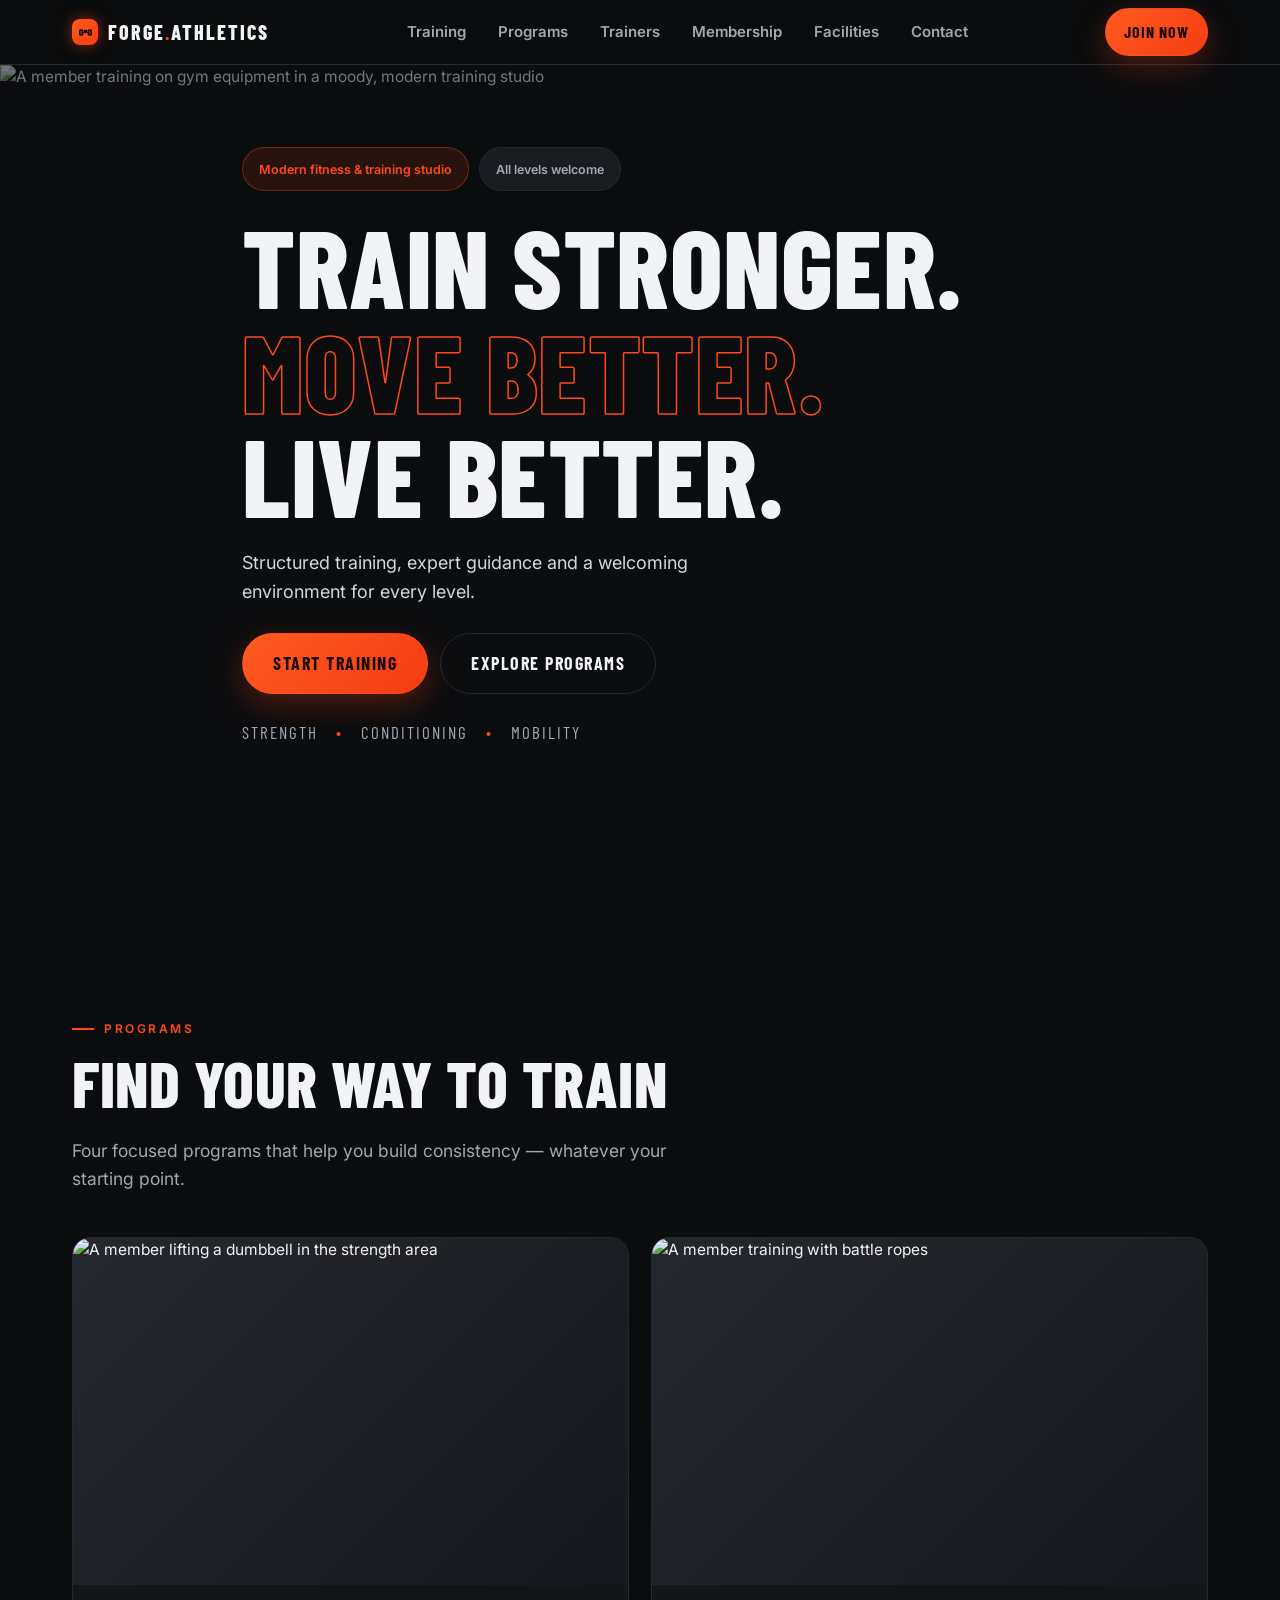
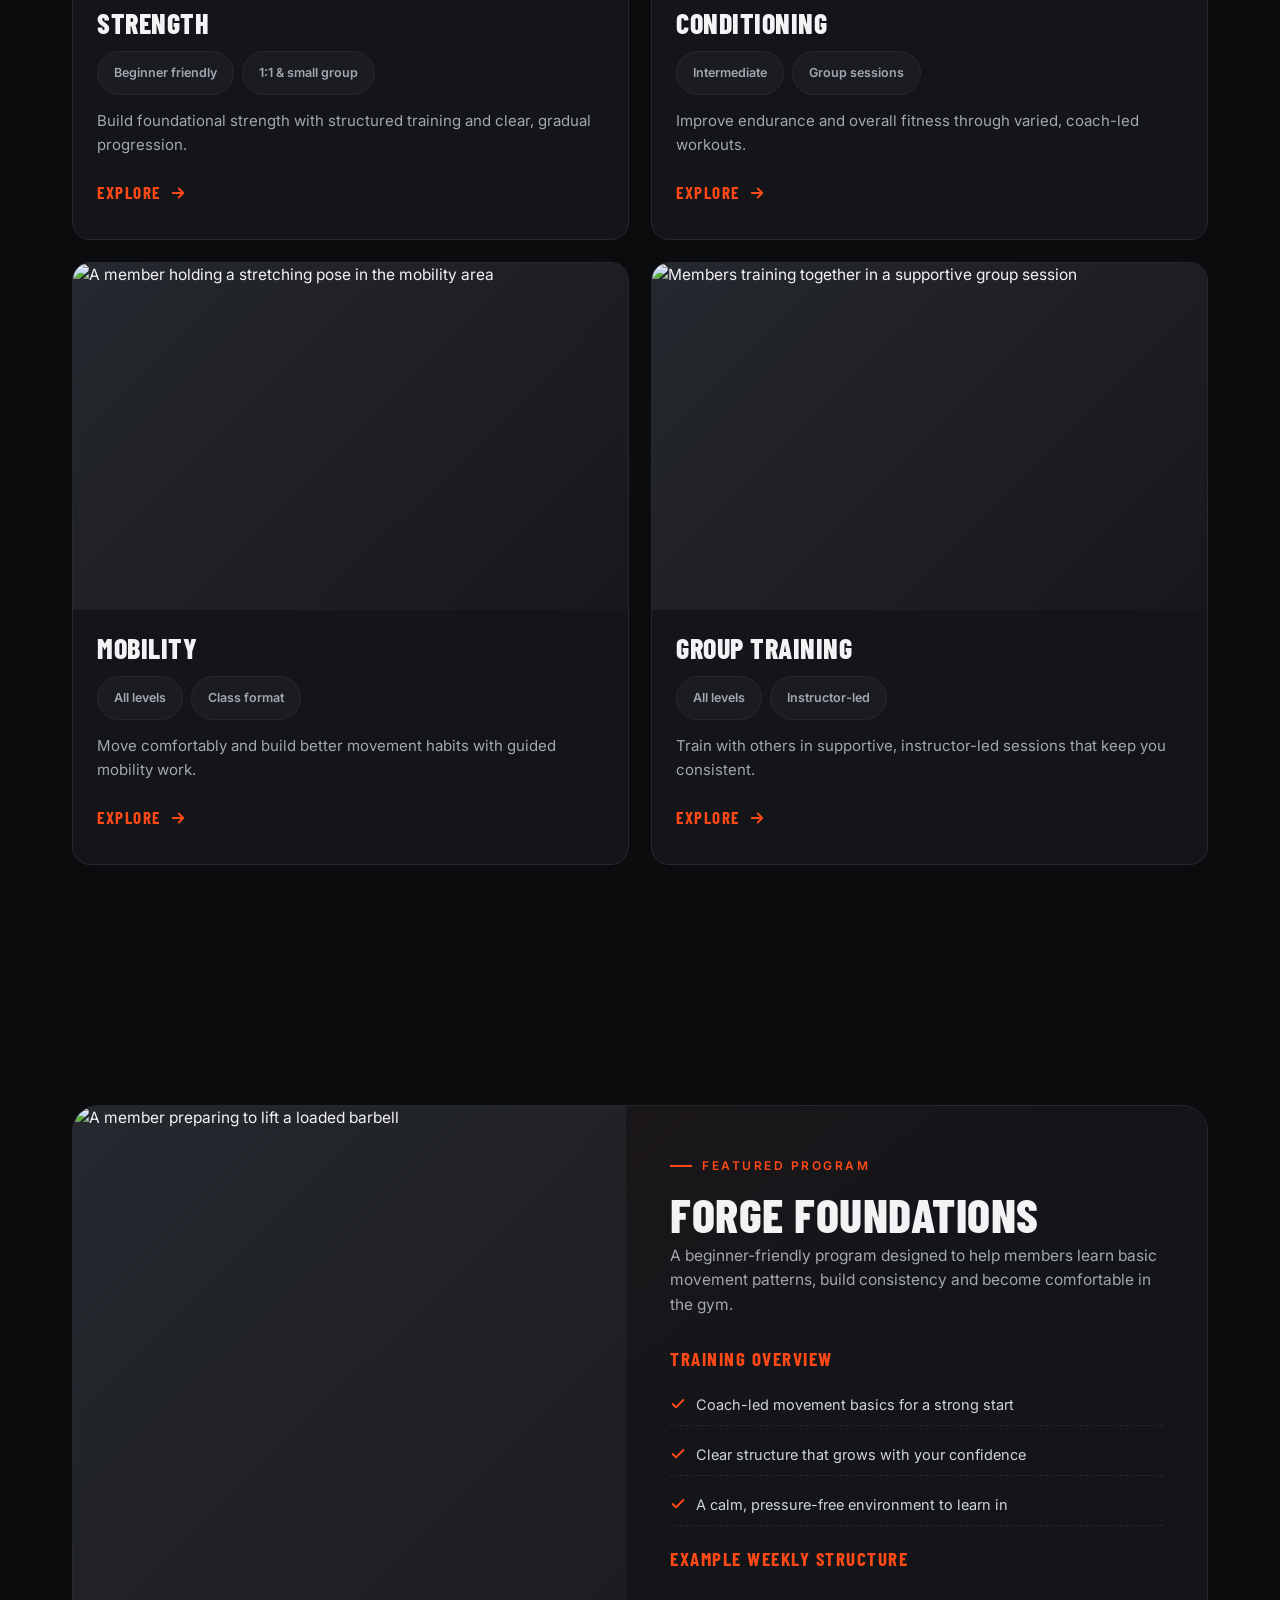
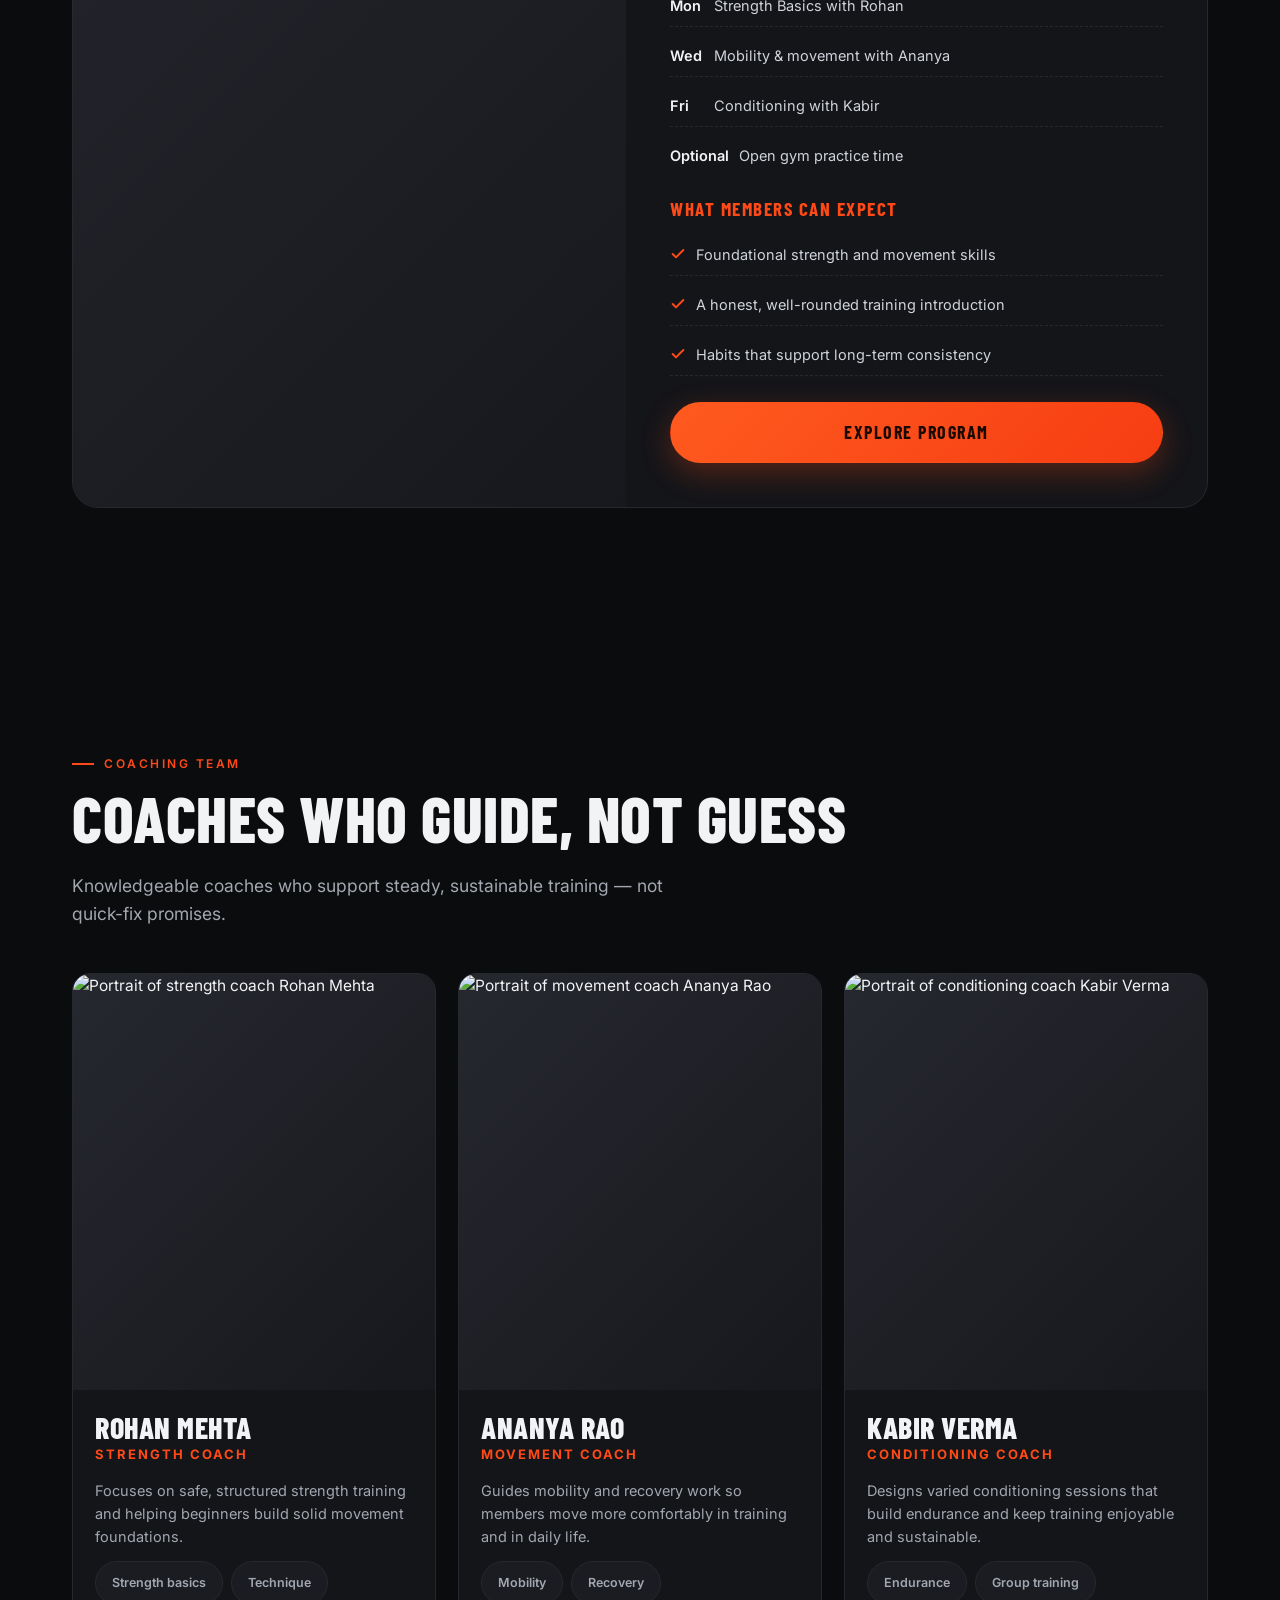
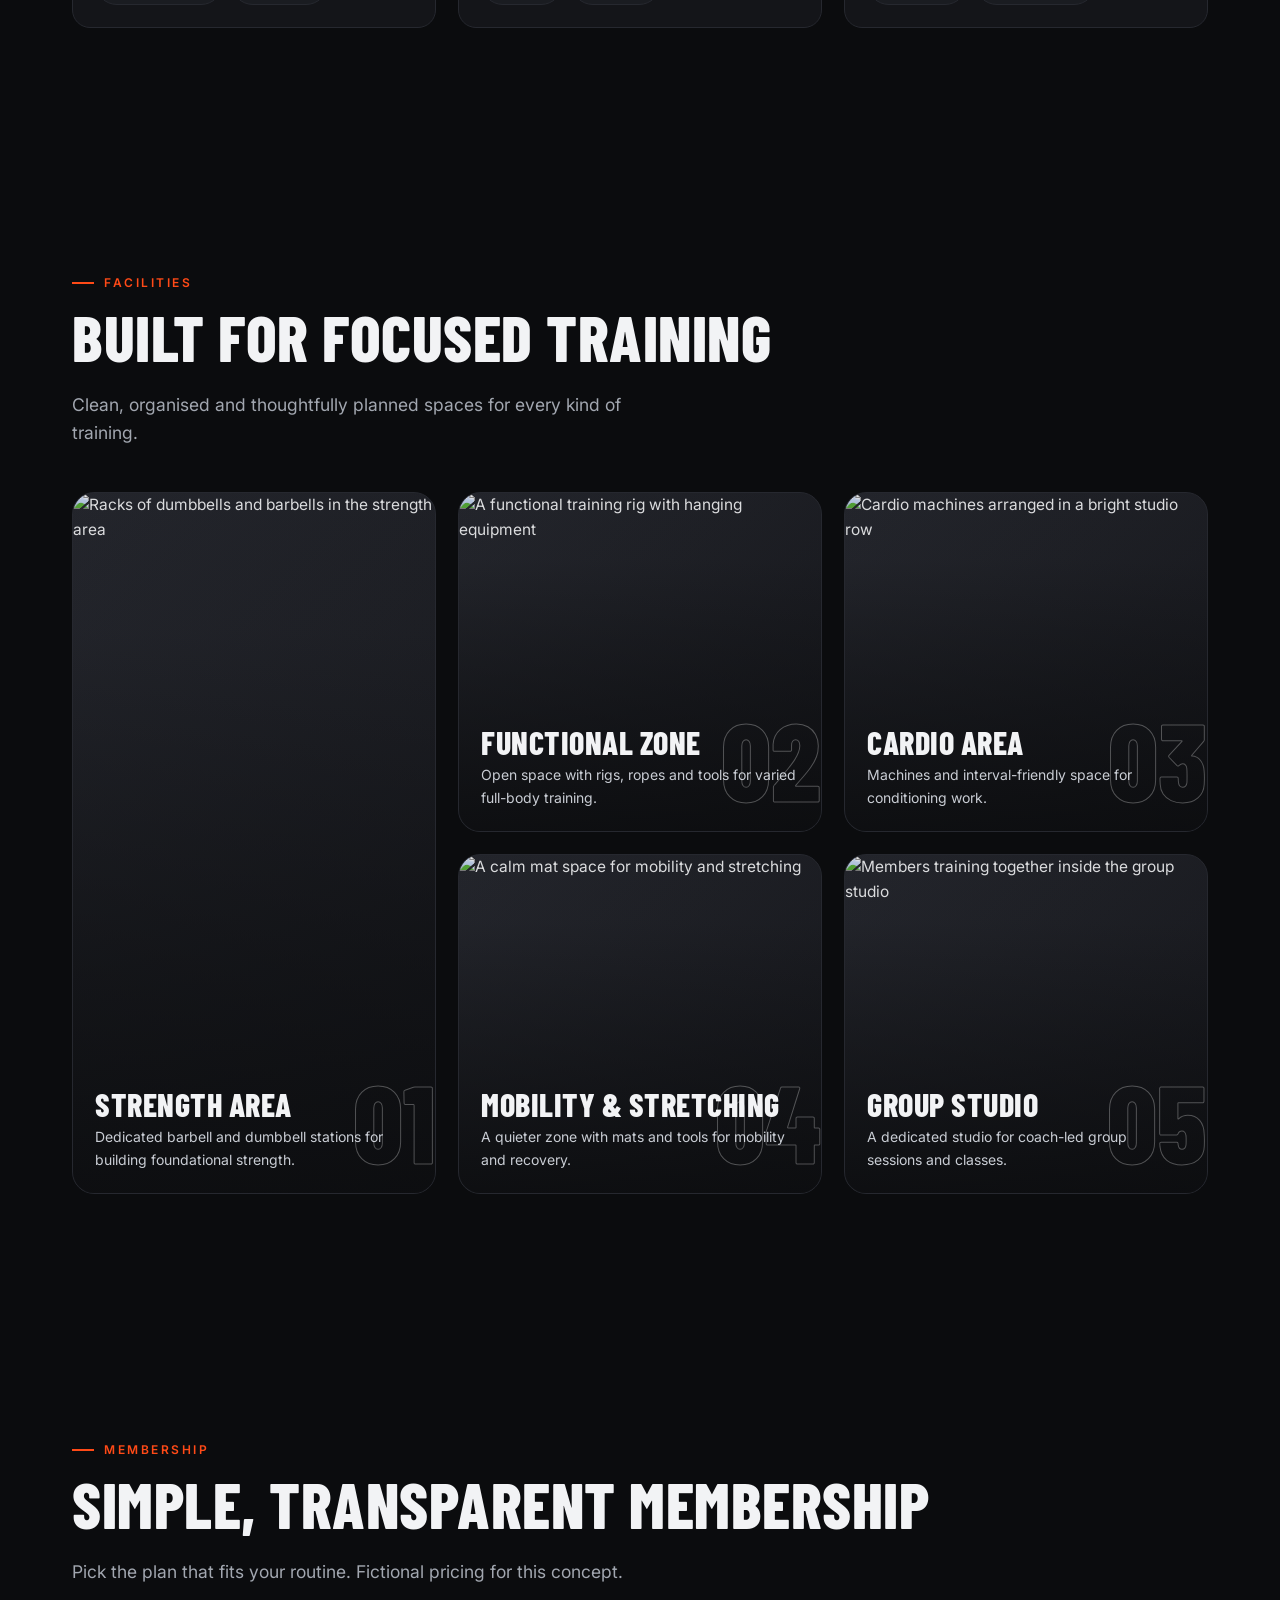
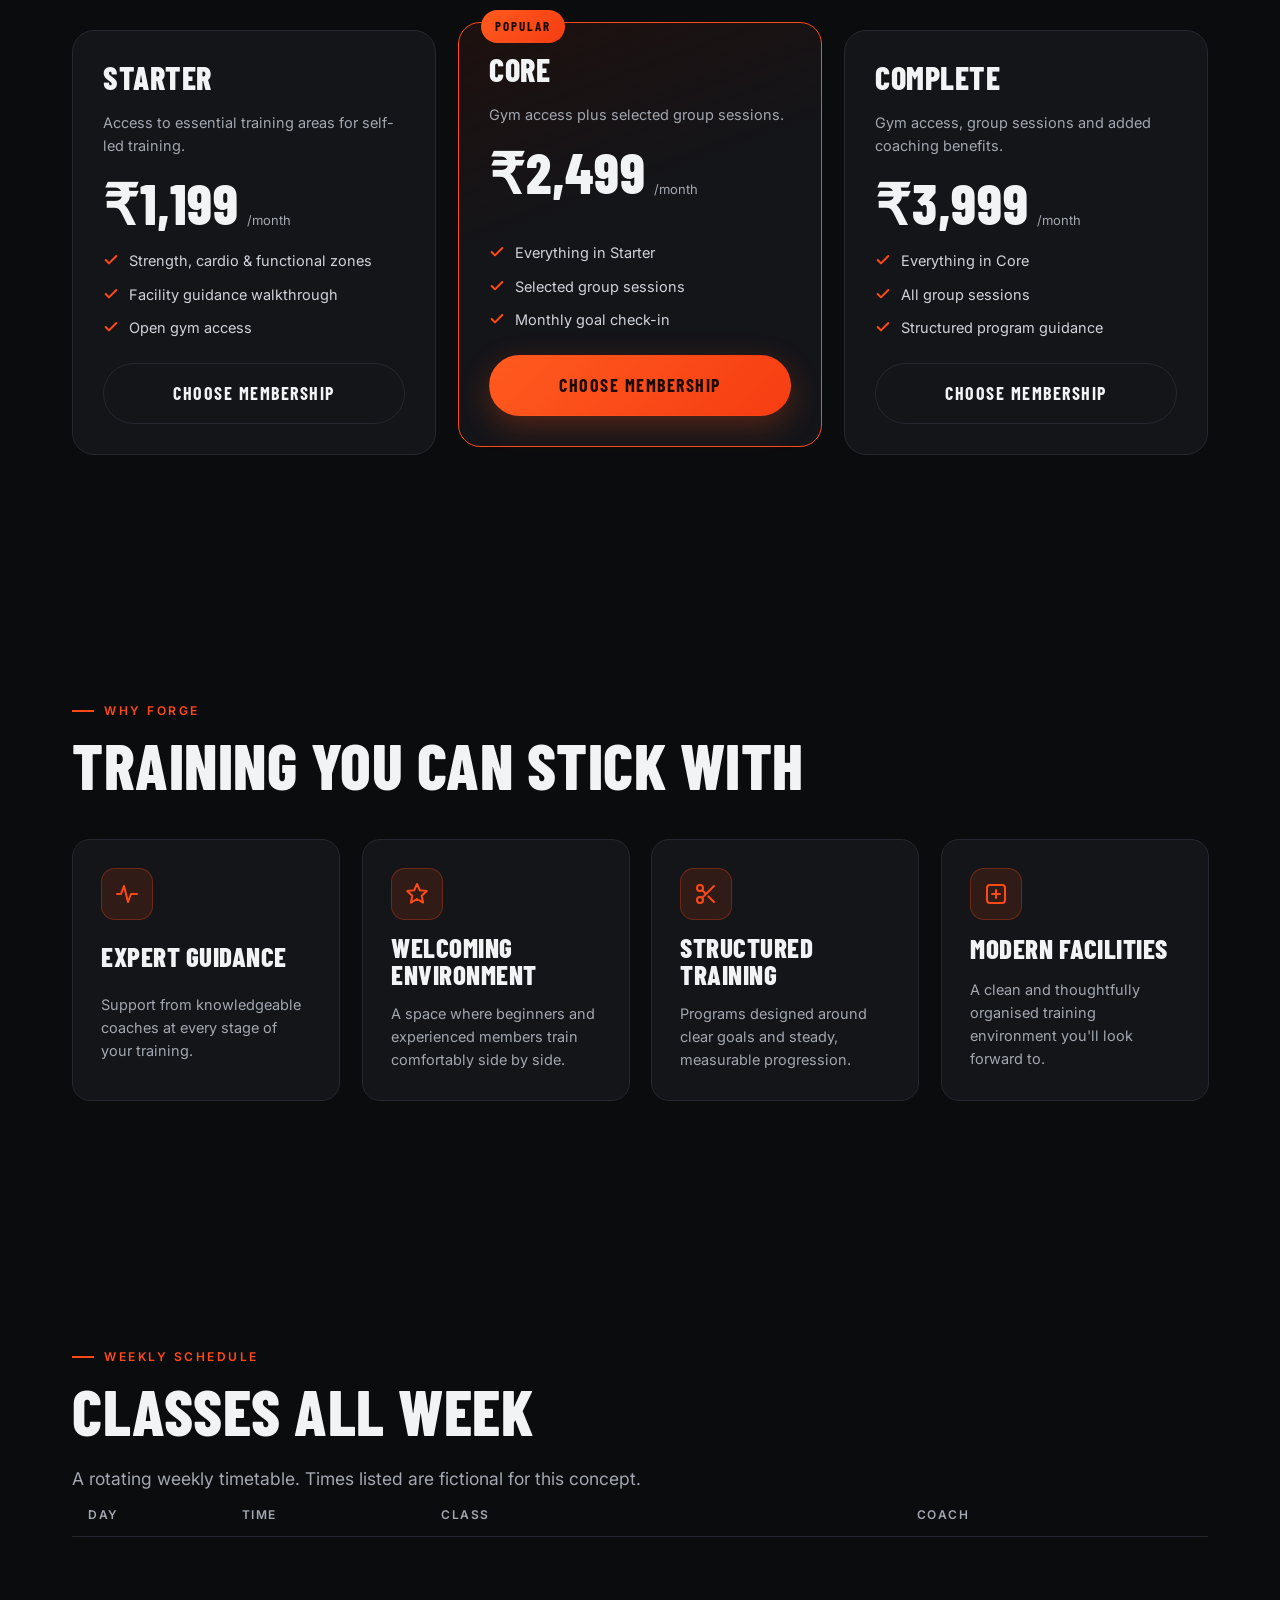
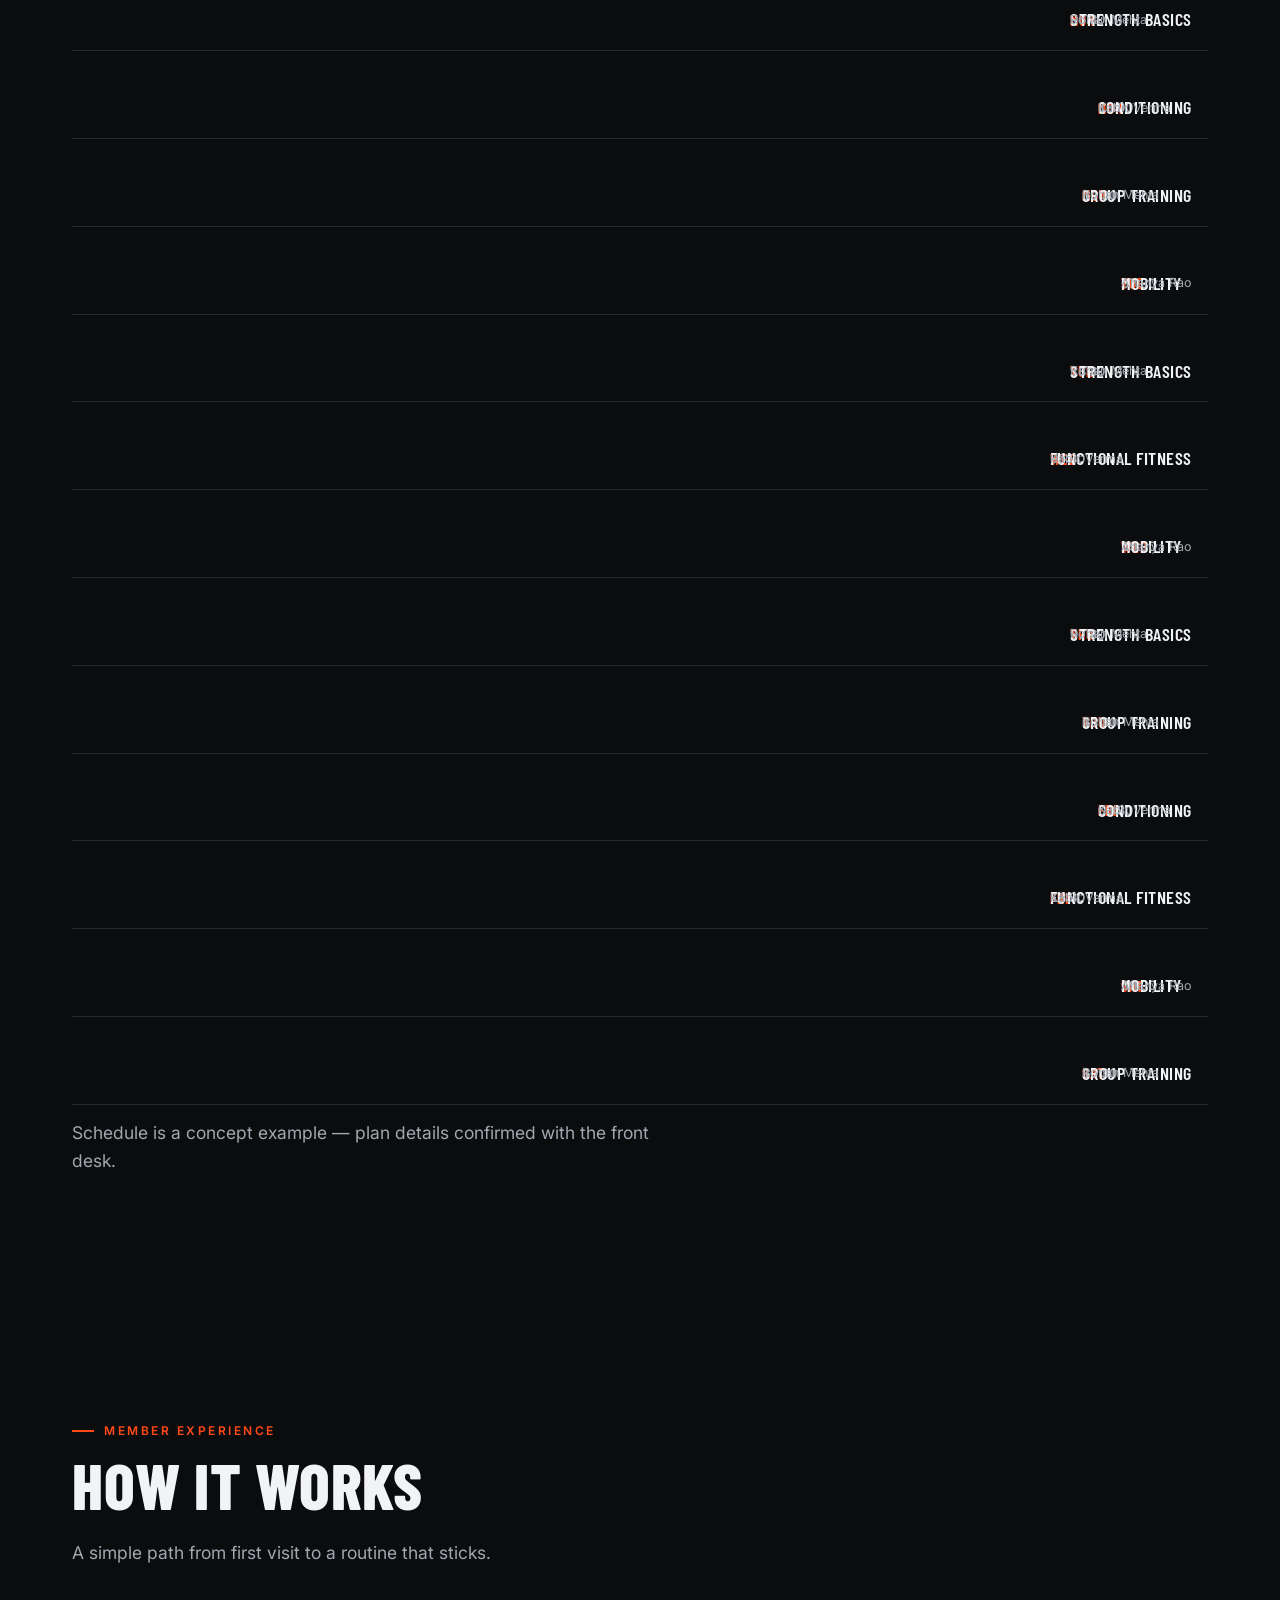
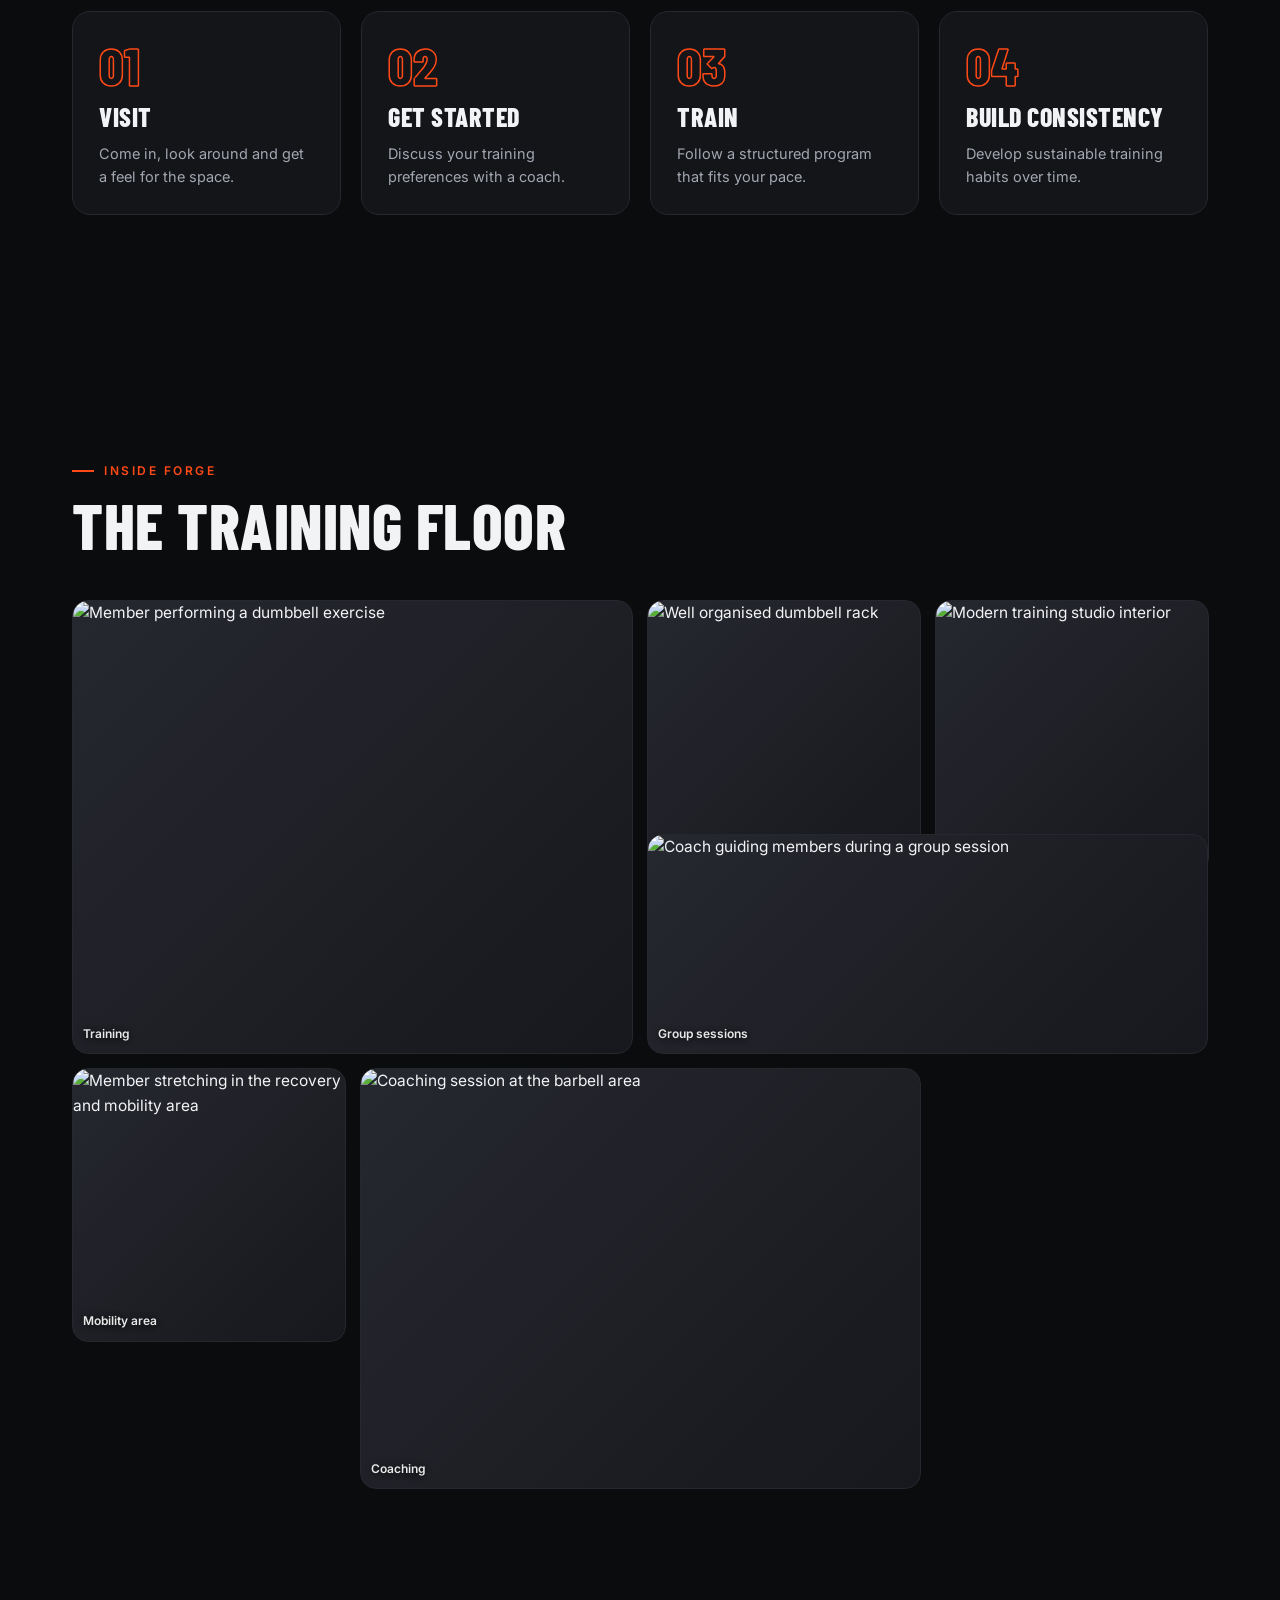
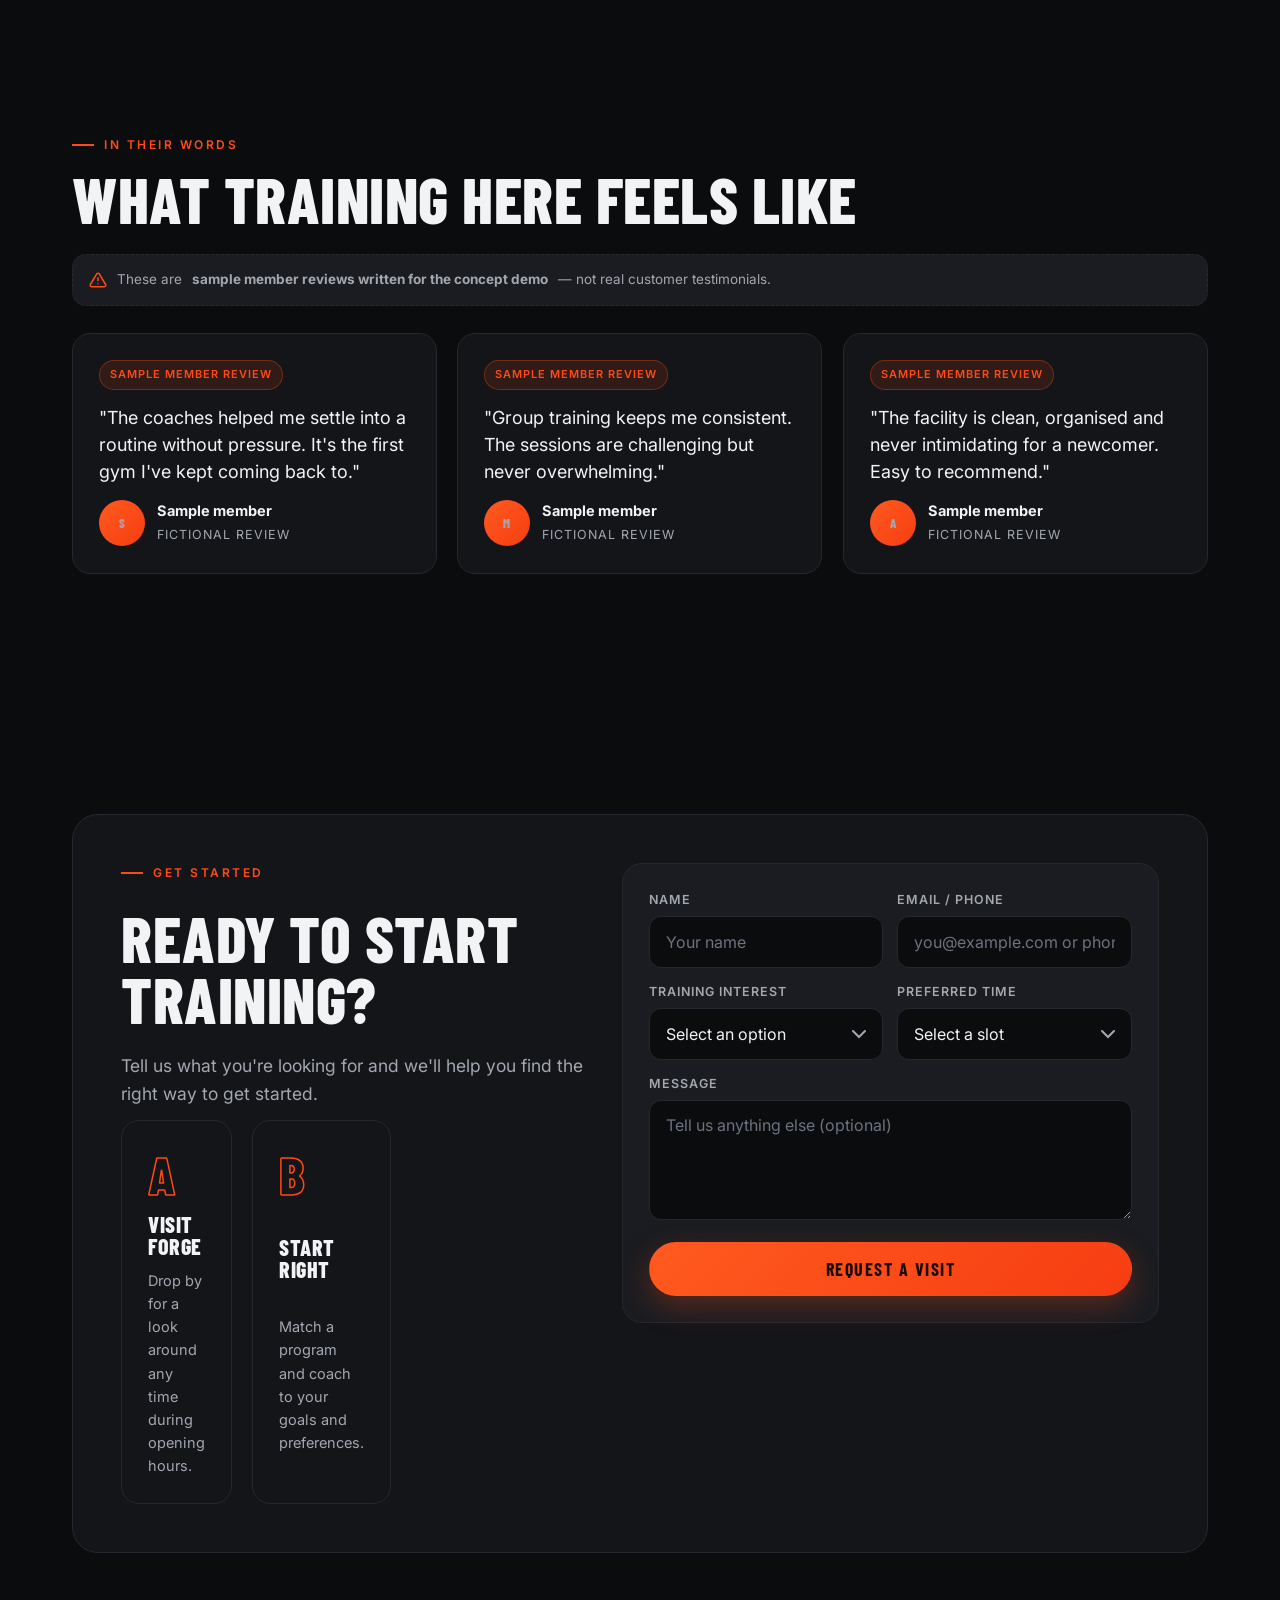
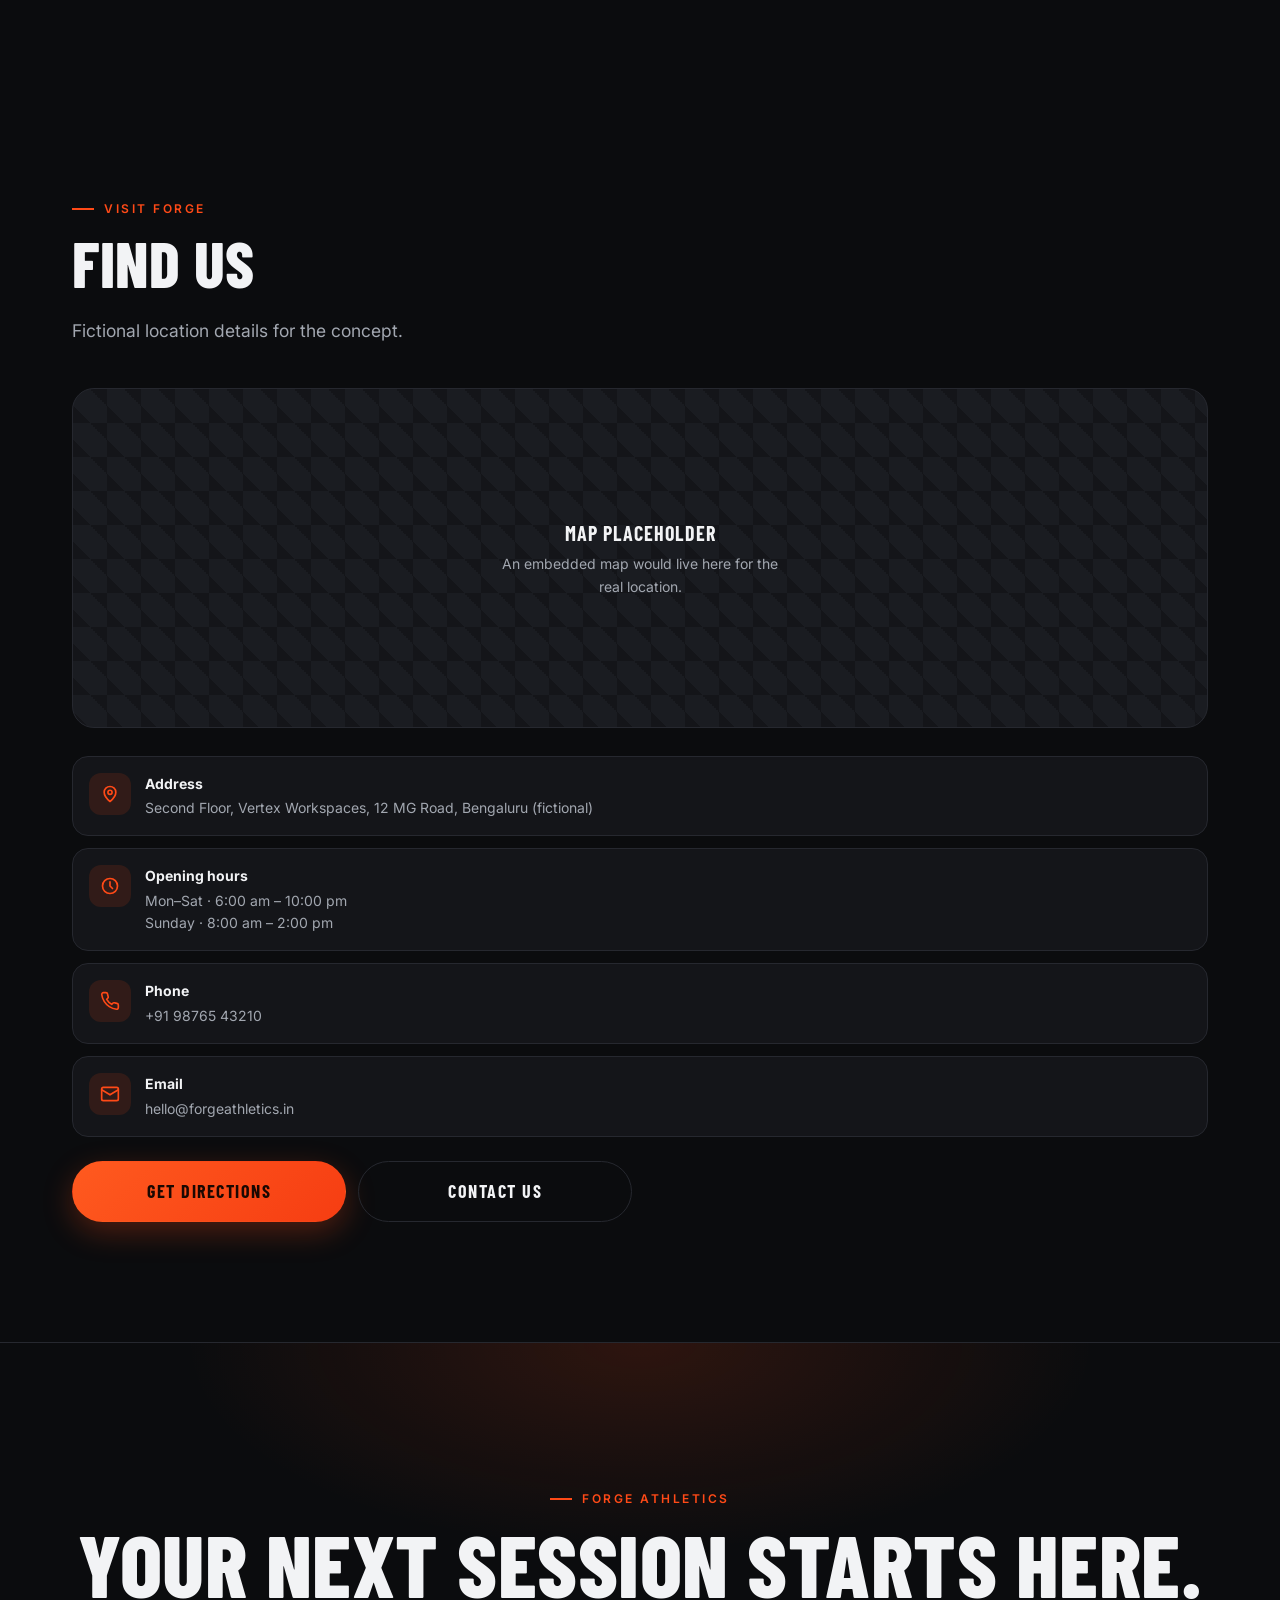
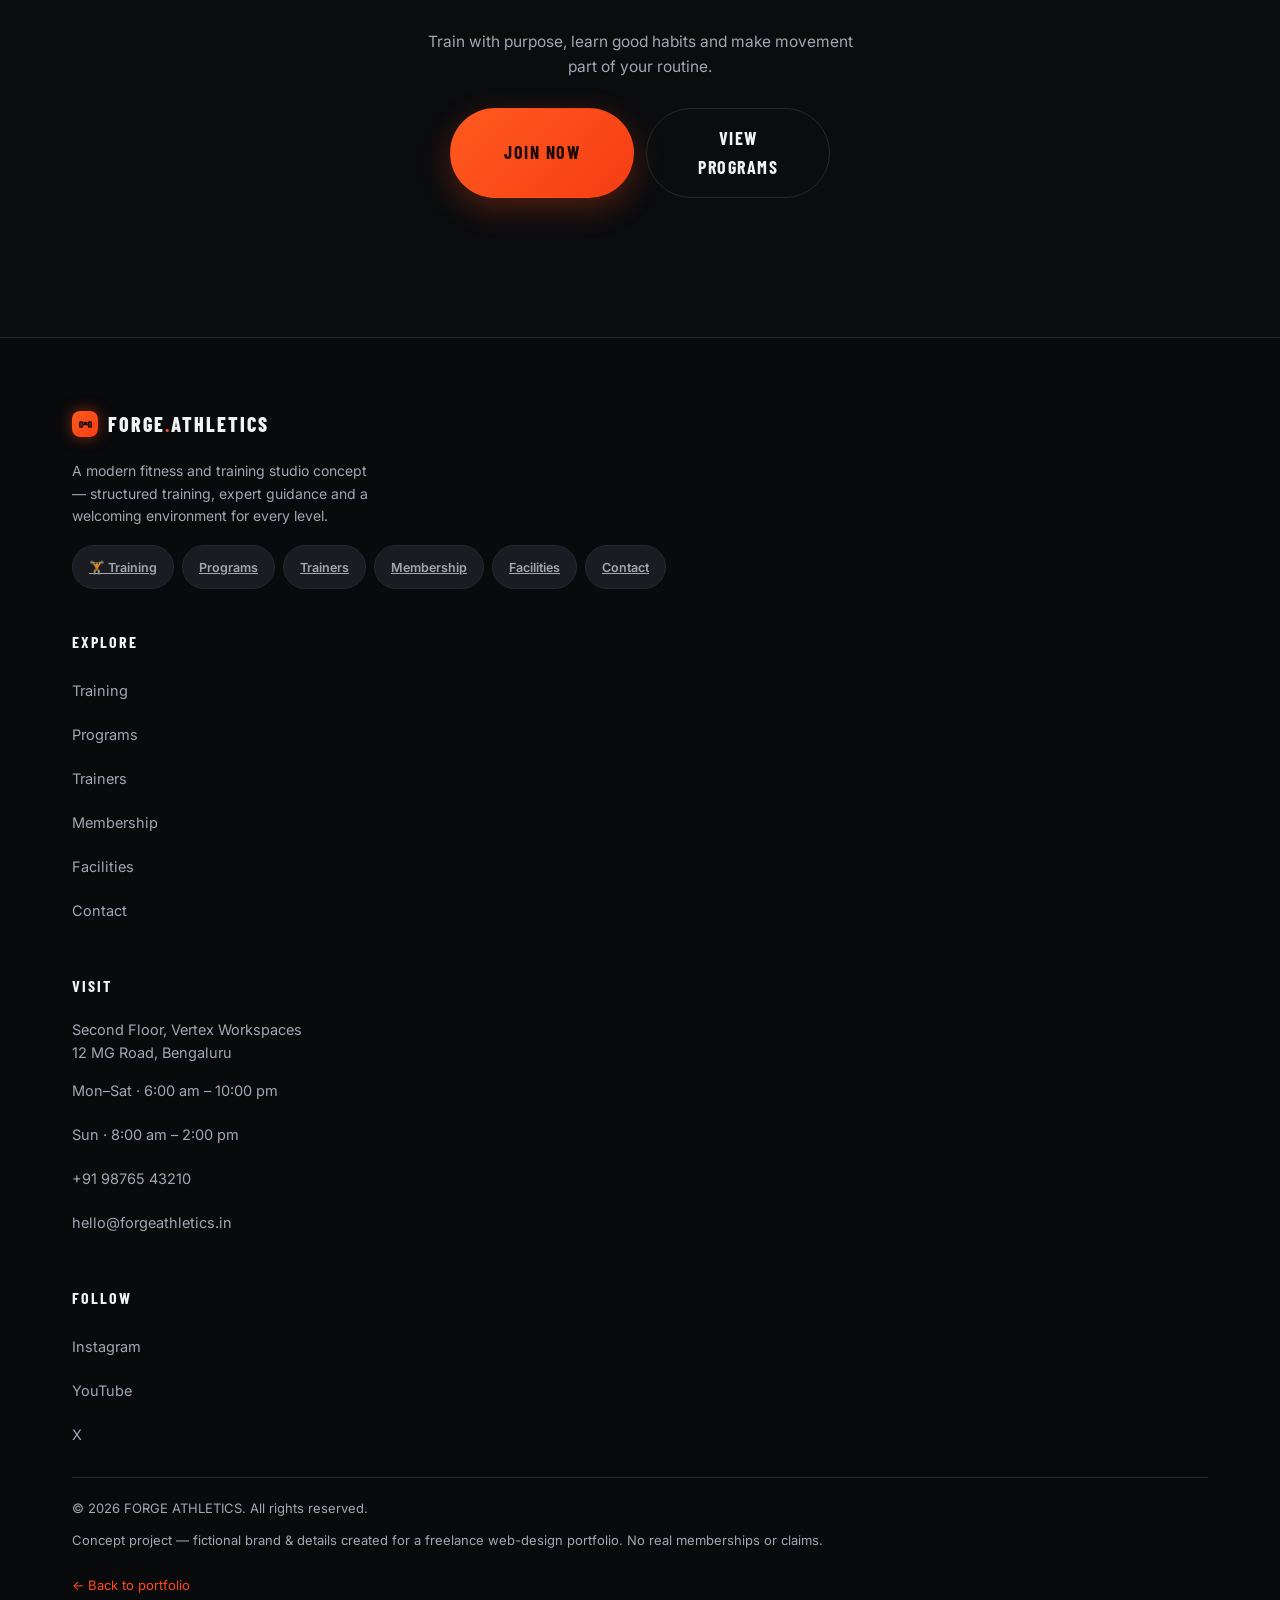
==== forge-athletics.html @ 5737936d "Portfolio v1 - Rudra" ====
<!DOCTYPE html>
<html lang="en">
<head>
  <meta charset="UTF-8" />
  <meta name="viewport" content="width=device-width, initial-scale=1.0" />
  <meta name="theme-color" content="#0b0c0e" />
  <meta name="description" content="FORGE ATHLETICS — a modern fitness and training studio concept. Structured training, expert guidance and a welcoming environment for every level." />
  <title>FORGE ATHLETICS — Modern Fitness &amp; Training Studio</title>
  <link rel="preconnect" href="https://fonts.googleapis.com" />
  <link rel="preconnect" href="https://fonts.gstatic.com" crossorigin />
  <link href="https://fonts.googleapis.com/css2?family=Barlow+Condensed:wght@500;600;700;800&family=Inter:wght@400;500;600;700&display=swap" rel="stylesheet" />
  <style>
    :root {
      --bg: #0b0c0e;
      --surface: #141519;
      --surface-2: #1a1c21;
      --line: #26282f;
      --text: #f2f3f5;
      --muted: #a2a7b0;
      --accent: #ff4a17;
      --accent-soft: rgba(255, 74, 23, 0.12);
      --radius: 18px;
      --header-h: 64px;
      --font-display: "Barlow Condensed", "Arial Narrow", sans-serif;
      --font-body: "Inter", -apple-system, BlinkMacSystemFont, "Segoe UI", sans-serif;
    }

    *, *::before, *::after { box-sizing: border-box; margin: 0; padding: 0; }

    html { scroll-behavior: auto; }

    body {
      background: var(--bg);
      color: var(--text);
      font-family: var(--font-body);
      font-size: 15.5px;
      line-height: 1.6;
      -webkit-tap-highlight-color: transparent;
      overflow-x: clip;
    }

    body.menu-open { overflow: hidden; }

    img { display: block; max-width: 100%; height: auto; }

    a { color: inherit; }

    :focus-visible { outline: 2px solid var(--accent); outline-offset: 2px; border-radius: 4px; }

    .skip-link {
      position: absolute;
      left: 12px;
      top: -60px;
      z-index: 100;
      background: var(--accent);
      color: #1a0802;
      font-weight: 700;
      padding: 10px 18px;
      border-radius: 8px;
      transition: top 0.2s ease;
    }

    .skip-link:focus { top: 12px; }

    .wrap {
      width: 100%;
      max-width: 1200px;
      margin-inline: auto;
      padding-inline: clamp(18px, 5vw, 32px);
    }

    section { position: relative; padding-block: clamp(64px, 12vw, 120px); scroll-margin-top: var(--header-h); }

    .kicker {
      display: inline-flex;
      align-items: center;
      gap: 10px;
      text-transform: uppercase;
      letter-spacing: 2.5px;
      font-size: 12px;
      font-weight: 600;
      color: var(--accent);
      margin-bottom: 14px;
    }

    .kicker::before { content: ""; width: 22px; height: 2px; background: var(--accent); }

    h1, h2, h3, .display {
      font-family: var(--font-display);
      text-transform: uppercase;
      font-weight: 800;
      line-height: 0.95;
      letter-spacing: 0.5px;
    }

    h2 { font-size: clamp(34px, 9vw, 64px); margin-bottom: clamp(14px, 3vw, 24px); }

    h3 { font-size: clamp(22px, 5vw, 28px); line-height: 1; }

    .lead { color: var(--muted); font-size: clamp(15.5px, 4vw, 17.5px); max-width: 56ch; }

    .btn {
      display: inline-flex;
      align-items: center;
      justify-content: center;
      gap: 10px;
      min-height: 52px;
      padding: 15px 30px;
      border: 1px solid transparent;
      border-radius: 999px;
      font-family: var(--font-display);
      font-weight: 700;
      font-size: 18px;
      text-transform: uppercase;
      letter-spacing: 1.5px;
      text-decoration: none;
      cursor: pointer;
      text-align: center;
      transition: transform 0.15s ease, background 0.2s ease, border-color 0.2s ease, box-shadow 0.2s ease;
    }

    .btn-accent {
      background: linear-gradient(135deg, #ff5a1f, #f63d12);
      color: #1a0802;
      box-shadow: 0 10px 30px rgba(255, 74, 23, 0.28);
    }

    .btn-accent:active { transform: scale(0.97); }

    .btn-outline { background: transparent; color: var(--text); border-color: var(--line); }

    .btn-outline:active { border-color: var(--accent); color: var(--accent); }

    .btn-block { width: 100%; }

    @media (hover: hover) {
      .btn-accent:hover { box-shadow: 0 14px 36px rgba(255, 74, 23, 0.4); transform: translateY(-1px); }
      .btn-outline:hover { border-color: var(--accent); color: var(--accent); }
    }

    .chip {
      display: inline-flex;
      align-items: center;
      gap: 6px;
      font-size: 12.5px;
      font-weight: 600;
      color: var(--muted);
      background: var(--surface-2);
      border: 1px solid var(--line);
      border-radius: 999px;
      padding: 9px 16px;
      min-height: 44px;
      line-height: 1.2;
    }

    .chip.accent { color: var(--accent); background: var(--accent-soft); border-color: rgba(255, 74, 23, 0.35); }

    /* header */
    .header {
      position: sticky;
      top: 0;
      z-index: 60;
      background: rgba(11, 12, 14, 0.85);
      -webkit-backdrop-filter: blur(14px);
      backdrop-filter: blur(14px);
      border-bottom: 1px solid var(--line);
    }

    .header-inner {
      height: var(--header-h);
      display: flex;
      align-items: center;
      justify-content: space-between;
      gap: 10px;
    }

    .logo {
      display: flex;
      align-items: center;
      gap: 10px;
      text-decoration: none;
      white-space: nowrap;
      min-height: 44px;
      padding: 4px 0;
    }

    .logo-mark {
      width: 26px;
      height: 26px;
      flex: none;
      border-radius: 8px;
      background: linear-gradient(135deg, #ff5a1f, #f63d12);
      display: grid;
      place-items: center;
      box-shadow: 0 0 14px rgba(255, 74, 23, 0.5);
    }

    .logo-mark svg { width: 15px; height: 15px; }

    .logo-text {
      font-family: var(--font-display);
      font-weight: 800;
      font-size: clamp(16px, 4.6vw, 20px);
      letter-spacing: 2px;
      text-transform: uppercase;
      color: var(--text);
      line-height: 1;
    }

    .logo-text b { color: var(--accent); }

    .nav { display: none; }

    .nav-list { display: flex; align-items: center; gap: clamp(18px, 2.5vw, 34px); }

    .nav-list a {
      color: var(--muted);
      text-decoration: none;
      font-weight: 600;
      font-size: 15px;
      transition: color 0.2s;
    }

    .nav-list a:hover { color: var(--text); }

    .header-cta {
      min-height: 42px;
      padding: 10px 18px;
      font-size: 16px;
      letter-spacing: 1px;
    }

    .burger {
      width: 46px;
      height: 46px;
      display: flex;
      flex-direction: column;
      justify-content: center;
      gap: 5px;
      padding: 13px;
      background: var(--surface);
      border: 1px solid var(--line);
      border-radius: 12px;
      cursor: pointer;
    }

    .burger .bar { width: 100%; height: 2px; background: var(--text); border-radius: 2px; transition: transform 0.25s ease, opacity 0.2s ease; }

    body.menu-open .burger .bar:nth-child(1) { transform: translateY(7px) rotate(45deg); }
    body.menu-open .burger .bar:nth-child(2) { opacity: 0; }
    body.menu-open .burger .bar:nth-child(3) { transform: translateY(-7px) rotate(-45deg); }

    .drawer {
      position: fixed;
      top: var(--header-h);
      left: 0;
      right: 0;
      bottom: 0;
      z-index: 55;
      background: rgba(11, 12, 14, 0.97);
      -webkit-backdrop-filter: blur(16px);
      backdrop-filter: blur(16px);
      padding: 24px clamp(18px, 5vw, 32px) 32px;
      transform: translateX(100%);
      transition: transform 0.3s ease;
      display: flex;
      flex-direction: column;
      overflow-y: auto;
    }

    body.menu-open .drawer { transform: translateX(0); }

    .drawer nav { display: flex; flex-direction: column; }

    .drawer a.link {
      color: var(--text);
      text-decoration: none;
      font-family: var(--font-display);
      font-size: clamp(26px, 7vw, 32px);
      font-weight: 700;
      text-transform: uppercase;
      letter-spacing: 1px;
      padding: 14px 0;
      border-bottom: 1px solid var(--line);
      display: flex;
      align-items: center;
      justify-content: space-between;
    }

    .drawer a.link::after { content: ""; width: 8px; height: 8px; border-top: 2px solid var(--accent); border-right: 2px solid var(--accent); transform: rotate(45deg); }

    .drawer .cta { margin-top: 28px; }

    /* hero */
    .hero {
      position: relative;
      min-height: max(78vh, 560px);
      display: flex;
      align-items: flex-end;
      padding: 0 0 clamp(40px, 8vw, 64px);
      overflow: hidden;
    }

    .hero-media {
      position: absolute;
      inset: 0;
      z-index: -1;
    }

    .hero-media img {
      width: 100%;
      height: 100%;
      object-fit: cover;
      object-position: 60% 20%;
      filter: saturate(0.85) contrast(1.05);
    }

    .hero-media::after {
      content: "";
      position: absolute;
      inset: 0;
      background: linear-gradient(180deg, rgba(11, 12, 14, 0.55) 0%, rgba(11, 12, 14, 0.78) 55%, var(--bg) 100%);
    }

    .hero-inner { max-width: 860px; }

    .hero .badge-line {
      display: flex;
      flex-wrap: wrap;
      gap: 10px;
      margin-bottom: 22px;
    }

    .hero h1 {
      font-size: clamp(42px, 13.5vw, 96px);
      margin-bottom: clamp(14px, 3vw, 22px);
    }

    .hero h1 .accent-line { color: transparent; -webkit-text-stroke: 1.5px var(--accent); }

    .hero p { color: #d3d7de; max-width: 46ch; font-size: clamp(15.5px, 4vw, 18px); margin-bottom: 26px; }

    .hero-actions { display: flex; flex-direction: column; gap: 12px; }

    .strip { display: flex; flex-wrap: wrap; gap: 10px 18px; margin-top: 26px; align-items: center; }

    .strip span {
      font-family: var(--font-display);
      font-size: 17px;
      letter-spacing: 2px;
      text-transform: uppercase;
      color: var(--muted);
      display: inline-flex;
      align-items: center;
      gap: 18px;
    }

    .strip span + span::before { content: "•"; color: var(--accent); }

    /* programs */
    .programs { display: grid; grid-template-columns: 1fr; gap: clamp(16px, 4vw, 22px); margin-top: clamp(28px, 6vw, 44px); }

    .card {
      background: var(--surface);
      border: 1px solid var(--line);
      border-radius: var(--radius);
      overflow: hidden;
      display: flex;
      flex-direction: column;
      transition: transform 0.2s ease, border-color 0.2s ease, box-shadow 0.2s ease;
    }

    .card-media { position: relative; aspect-ratio: 16 / 10; overflow: hidden; background: linear-gradient(135deg, #26282f, #17181d); }

    .card-media img { width: 100%; height: 100%; object-fit: cover; transition: transform 0.4s ease; }

    .card-body { padding: clamp(18px, 4.5vw, 24px); display: flex; flex-direction: column; gap: 14px; flex: 1; }

    .card-body p { color: var(--muted); font-size: 15px; flex: 1; }

    .card-meta { display: flex; flex-wrap: wrap; gap: 8px; }

    .card-link {
      display: inline-flex;
      align-items: center;
      gap: 8px;
      font-family: var(--font-display);
      font-weight: 700;
      font-size: 17px;
      letter-spacing: 1.5px;
      text-transform: uppercase;
      color: var(--accent);
      text-decoration: none;
      min-height: 44px;
    }

    .card-link svg { transition: transform 0.2s ease; }

    @media (hover: hover) {
      .card:hover { border-color: rgba(255, 74, 23, 0.5); transform: translateY(-4px); box-shadow: 0 18px 44px rgba(0, 0, 0, 0.4); }
      .card:hover .card-media img { transform: scale(1.04); }
      .card-link:hover svg { transform: translateX(4px); }
    }

    /* foundations */
    .feature {
      background:
        linear-gradient(140deg, rgba(255, 74, 23, 0.06), transparent 45%),
        var(--surface);
      border: 1px solid var(--line);
      border-radius: 26px;
      overflow: hidden;
      display: grid;
      grid-template-columns: 1fr;
    }

    .feature-media { aspect-ratio: 16 / 9; overflow: hidden; background: linear-gradient(135deg, #26282f, #17181d); }

    .feature-media img { width: 100%; height: 100%; object-fit: cover; }

    .feature-body { padding: clamp(22px, 5vw, 44px); display: grid; gap: clamp(18px, 4vw, 26px); }

    .feature-body p { color: var(--muted); }

    .feature h3 { font-size: clamp(30px, 8vw, 48px); margin-bottom: 6px; }

    .feature-mid { display: grid; gap: 18px; }

    .feature-block h4 {
      font-family: var(--font-display);
      font-weight: 700;
      text-transform: uppercase;
      letter-spacing: 1.5px;
      font-size: 19px;
      color: var(--accent);
      margin-bottom: 10px;
    }

    .feature-block ul { list-style: none; display: grid; gap: 8px; }

    .feature-block li {
      display: flex;
      gap: 10px;
      align-items: flex-start;
      color: #cfd3da;
      padding: 10px 0;
      border-bottom: 1px dashed var(--line);
      font-size: 14.5px;
      line-height: 1.45;
    }

    .feature-block li svg { flex: none; margin-top: 2px; }

    .feature-block li b { font-weight: 600; color: var(--text); min-width: 34px; }

    /* trainers */
    .trainers { display: grid; grid-template-columns: 1fr; gap: clamp(16px, 4vw, 22px); margin-top: clamp(28px, 6vw, 44px); }

    .trainer { background: var(--surface); border: 1px solid var(--line); border-radius: var(--radius); overflow: hidden; transition: transform 0.2s ease, border-color 0.2s ease; }

    .trainer-media { position: relative; aspect-ratio: 4 / 4.6; overflow: hidden; background: linear-gradient(135deg, #26282f, #17181d); }

    .trainer-media img { width: 100%; height: 100%; object-fit: cover; object-position: top; transition: transform 0.4s ease; }

    .trainer-body { padding: clamp(18px, 4.5vw, 22px); display: grid; gap: 12px; }

    .trainer-body h3 { font-size: clamp(25px, 6vw, 30px); }

    .trainer-role { color: var(--accent); font-weight: 700; font-size: 13px; text-transform: uppercase; letter-spacing: 2px; }

    .trainer-body p { color: var(--muted); font-size: 14.5px; }

    .trainer-tags { display: flex; flex-wrap: wrap; gap: 8px; }

    @media (hover: hover) {
      .trainer:hover { border-color: rgba(255, 74, 23, 0.5); transform: translateY(-4px); }
      .trainer:hover .trainer-media img { transform: scale(1.04); }
    }

    /* facilities */
    .facilities { display: grid; grid-template-columns: 1fr; gap: clamp(16px, 4vw, 22px); margin-top: clamp(28px, 6vw, 44px); }

    .facility {
      position: relative;
      border-radius: 22px;
      overflow: hidden;
      min-height: 300px;
      display: flex;
      align-items: flex-end;
      border: 1px solid var(--line);
      background: linear-gradient(135deg, #26282f, #17181d);
    }

    .facility img { position: absolute; inset: 0; width: 100%; height: 100%; object-fit: cover; }

    .facility::after { content: ""; position: absolute; inset: 0; background: linear-gradient(180deg, rgba(11,12,14,0.1) 20%, rgba(11,12,14,0.86) 100%); }

    .facility-copy { position: relative; z-index: 1; padding: 22px; width: 100%; }

    .facility-copy h3 { font-size: clamp(26px, 6.5vw, 32px); margin-bottom: 6px; }

    .facility-copy p { color: #c9cdd4; font-size: 14px; max-width: 44ch; }

    .facility-copy .num {
      position: absolute;
      top: -34px;
      right: 0;
      font-family: var(--font-display);
      font-weight: 800;
      font-size: clamp(80px, 20vw, 110px);
      color: transparent;
      -webkit-text-stroke: 1px rgba(255,255,255,0.28);
    }

    /* membership */
    .plans { display: grid; grid-template-columns: 1fr; gap: clamp(16px, 4vw, 22px); margin-top: clamp(28px, 6vw, 44px); }

    .plan { background: var(--surface); border: 1px solid var(--line); border-radius: 22px; padding: clamp(22px, 5vw, 30px); display: flex; flex-direction: column; gap: 18px; position: relative; }

    .plan.featured { border-color: var(--accent); background: linear-gradient(160deg, rgba(255,74,23,0.08), var(--surface) 42%); }

    .plan-flag {
      position: absolute;
      top: -13px;
      left: 22px;
      background: linear-gradient(135deg, #ff5a1f, #f63d12);
      color: #1a0802;
      font-family: var(--font-display);
      font-weight: 700;
      font-size: 13px;
      letter-spacing: 2px;
      text-transform: uppercase;
      padding: 6px 14px;
      border-radius: 999px;
    }

    .plan h3 { font-size: clamp(26px, 6.5vw, 32px); }

    .plan > p { color: var(--muted); font-size: 14.5px; }

    .plan-price { display: flex; align-items: baseline; gap: 8px; }

    .plan-price big {
      font-family: var(--font-display);
      font-weight: 800;
      font-size: clamp(44px, 11vw, 56px);
      line-height: 1;
      letter-spacing: 1px;
    }

    .plan-price small { color: var(--muted); font-size: 13px; }

    .plan ul { list-style: none; display: grid; gap: 10px; margin-top: auto; }

    .plan li { display: flex; gap: 10px; align-items: flex-start; color: #cfd3da; font-size: 14.5px; }

    .plan li svg { flex: none; margin-top: 3px; }

    .plan li.off { color: #5f6470; text-decoration: line-through; }

    .plan .btn { margin-top: 6px; }

    /* why */
    .why-grid { display: grid; grid-template-columns: 1fr; gap: clamp(16px, 4vw, 22px); margin-top: clamp(28px, 6vw, 44px); }

    .why { background: var(--surface); border: 1px solid var(--line); border-radius: var(--radius); padding: clamp(20px, 4.5vw, 28px); display: grid; gap: 14px; transition: transform 0.2s ease, border-color 0.2s ease; }

    .why .ico {
      width: 52px;
      height: 52px;
      border-radius: 14px;
      background: var(--accent-soft);
      border: 1px solid rgba(255, 74, 23, 0.3);
      display: grid;
      place-items: center;
      color: var(--accent);
    }

    .why h3 { font-size: clamp(23px, 5.5vw, 27px); }

    .why p { color: var(--muted); font-size: 14.5px; }

    @media (hover: hover) {
      .why:hover { border-color: rgba(255, 74, 23, 0.5); transform: translateY(-3px); }
    }

    /* schedule */
    .schedule-note { margin-top: 14px; }

    .schedule-list { display: grid; gap: 10px; margin-top: clamp(24px, 5vw, 36px); }

    .schedule-row {
      display: grid;
      grid-template-columns: auto 1fr auto;
      grid-template-areas: "day time coach" "day name coach";
      align-items: center;
      gap: 6px 14px;
      background: var(--surface);
      border: 1px solid var(--line);
      border-radius: 16px;
      padding: 14px 16px;
      transition: border-color 0.2s;
    }

    .s-day {
      grid-area: day;
      font-family: var(--font-display);
      font-weight: 700;
      text-transform: uppercase;
      letter-spacing: 1px;
      font-size: 15px;
      color: var(--accent);
      min-width: 44px;
    }

    .s-time { grid-area: time; font-weight: 600; font-size: 13px; color: var(--muted); font-variant-numeric: tabular-nums; }

    .s-name { grid-area: name; font-family: var(--font-display); font-weight: 600; text-transform: uppercase; letter-spacing: 0.5px; font-size: 18px; }

    .s-coach { grid-area: coach; text-align: right; font-size: 12.5px; color: var(--muted); white-space: nowrap; }

    .schedule-table-head { display: none; }

    /* experience */
    .steps { display: grid; grid-template-columns: 1fr; gap: clamp(14px, 3.5vw, 20px); margin-top: clamp(28px, 6vw, 44px); }

    .step { background: var(--surface); border: 1px solid var(--line); border-radius: var(--radius); padding: clamp(20px, 4.5vw, 26px); display: grid; gap: 12px; }

    .step .num {
      font-family: var(--font-display);
      font-weight: 800;
      font-size: clamp(40px, 10vw, 54px);
      line-height: 1;
      color: transparent;
      -webkit-text-stroke: 1.5px var(--accent);
    }

    .step h3 { font-size: clamp(22px, 5.5vw, 26px); }

    .step p { color: var(--muted); font-size: 14.5px; }

    /* gallery */
    .gallery { display: grid; grid-template-columns: repeat(2, 1fr); gap: 10px; margin-top: clamp(28px, 6vw, 44px); }

    .g-item { position: relative; border-radius: 16px; overflow: hidden; aspect-ratio: 1; background: linear-gradient(135deg, #26282f, #17181d); border: 1px solid var(--line); }

    .g-item img { width: 100%; height: 100%; object-fit: cover; transition: transform 0.4s ease; }

    .g-dot { position: absolute; bottom: 10px; left: 10px; right: 10px; color: rgba(255,255,255,0.9); font-size: 12px; font-weight: 600; text-shadow: 0 1px 6px rgba(0,0,0,0.8); }

    @media (hover: hover) {
      .g-item:hover img { transform: scale(1.05); }
    }

    /* reviews */
    .reviews-note {
      display: flex;
      align-items: center;
      gap: 10px;
      background: var(--surface-2);
      border: 1px dashed var(--line);
      border-radius: 14px;
      padding: 14px 16px;
      color: var(--muted);
      font-size: 13.5px;
      margin: 18px 0 clamp(20px, 4vw, 28px);
    }

    .reviews { display: grid; grid-template-columns: 1fr; gap: clamp(16px, 4vw, 20px); }

    .review { background: var(--surface); border: 1px solid var(--line); border-radius: var(--radius); padding: clamp(20px, 4.5vw, 26px); display: grid; gap: 14px; }

    .review-quote { font-size: clamp(16px, 4vw, 18px); line-height: 1.5; }

    .review-meta { display: flex; align-items: center; gap: 12px; }

    .review-avatar {
      width: 46px;
      height: 46px;
      border-radius: 50%;
      background: linear-gradient(135deg, #ff5a1f, #f63d12);
      color: #1a0802;
      font-family: var(--font-display);
      font-weight: 800;
      font-size: 19px;
      display: grid;
      place-items: center;
    }

    .review-meta b { font-size: 14.5px; display: block; }

    .review-meta span { color: var(--muted); font-size: 12.5px; text-transform: uppercase; letter-spacing: 1px; }

    .review-tag { justify-self: start; background: var(--accent-soft); color: var(--accent); border: 1px solid rgba(255,74,23,0.35); font-size: 11px; font-weight: 600; text-transform: uppercase; letter-spacing: 1px; padding: 5px 10px; border-radius: 999px; }

    /* join */
    .join { background: var(--surface); border: 1px solid var(--line); border-radius: 26px; padding: clamp(24px, 6vw, 48px); }

    .join-grid { display: grid; gap: clamp(22px, 5vw, 34px); align-items: start; }

    .join-info { display: grid; gap: 12px; }

    .join h2 { margin-bottom: 10px; }

    .form {
      display: grid;
      gap: 14px;
      background: var(--surface-2);
      border: 1px solid var(--line);
      border-radius: 20px;
      padding: clamp(18px, 4.5vw, 26px);
    }

    .f-grid { display: grid; gap: 14px; }

    .field label { display: block; font-size: 12.5px; font-weight: 600; color: var(--muted); margin-bottom: 6px; text-transform: uppercase; letter-spacing: 1px; }

    input, select, textarea {
      width: 100%;
      background: var(--bg);
      border: 1px solid var(--line);
      border-radius: 12px;
      padding: 14px 16px;
      min-height: 52px;
      color: var(--text);
      font-family: var(--font-body);
      font-size: 16px;
      transition: border-color 0.2s;
      appearance: none;
    }

    textarea { min-height: 120px; resize: vertical; }

    select { background-image: url("data:image/svg+xml,%3Csvg xmlns='http://www.w3.org/2000/svg' width='14' height='9'%3E%3Cpath d='M1 1l6 6 6-6' stroke='%23a2a7b0' stroke-width='2' fill='none' stroke-linecap='round'/%3E%3C/svg%3E"); background-repeat: no-repeat; background-position: right 16px center; padding-right: 42px; }

    input:focus, select:focus, textarea:focus { outline: none; border-color: var(--accent); }

    input::placeholder, textarea::placeholder { color: #6d7280; }

    .form-success {
      display: none;
      gap: 10px;
      align-items: center;
      background: rgba(255, 74, 23, 0.1);
      border: 1px solid rgba(255, 74, 23, 0.4);
      color: var(--text);
      border-radius: 14px;
      padding: 16px;
      font-size: 14.5px;
    }

    .form-success.show { display: flex; }

    .form-success svg { flex: none; color: var(--accent); }

    /* location */
    .location-grid { display: grid; gap: clamp(20px, 5vw, 28px); margin-top: clamp(28px, 6vw, 42px); }

    .map-card {
      border: 1px solid var(--line);
      border-radius: 22px;
      overflow: hidden;
      background:
        linear-gradient(45deg, var(--surface) 25%, transparent 25%, transparent 75%, var(--surface) 75%),
        linear-gradient(45deg, var(--surface) 25%, var(--surface-2) 25%, var(--surface-2) 75%, var(--surface) 75%);
      background-size: 34px 34px;
      min-height: 260px;
      display: flex;
      align-items: center;
      justify-content: center;
      text-align: center;
      padding: 24px;
    }

    .map-card div { max-width: 30ch; }

    .map-card b { font-family: var(--font-display); font-size: 20px; text-transform: uppercase; letter-spacing: 1px; display: block; margin-bottom: 4px; color: var(--text); }

    .map-card p { color: var(--muted); font-size: 14px; }

    .loc-list { display: grid; gap: 12px; }

    .loc-item { display: flex; gap: 14px; align-items: flex-start; background: var(--surface); border: 1px solid var(--line); border-radius: 16px; padding: 16px; }

    .loc-item .ico { flex: none; width: 42px; height: 42px; border-radius: 12px; background: var(--accent-soft); color: var(--accent); display: grid; place-items: center; }

    .loc-item b { display: block; font-size: 14px; margin-bottom: 2px; }

    .loc-item span { color: var(--muted); font-size: 14px; display: block; overflow-wrap: anywhere; }

    .loc-actions { display: grid; gap: 12px; margin-top: 4px; }

    /* final cta */
    .final {
      text-align: center;
      background:
        radial-gradient(700px 320px at 50% 0%, rgba(255, 74, 23, 0.14), transparent 65%),
        var(--bg);
      border-top: 1px solid var(--line);
      padding-block: clamp(80px, 14vw, 140px);
    }

    .final h2 { font-size: clamp(44px, 13vw, 88px); }

    .final p { color: var(--muted); max-width: 44ch; margin-inline: auto; margin-bottom: 28px; }

    .final-actions { display: flex; flex-direction: column; gap: 12px; max-width: 380px; margin-inline: auto; }

    /* footer */
    footer { border-top: 1px solid var(--line); background: #090a0c; }

    .footer-grid { display: grid; gap: clamp(28px, 6vw, 40px); padding-block: clamp(40px, 8vw, 64px) 20px; }

    .footer-brand p { color: var(--muted); font-size: 14px; max-width: 34ch; margin-top: 14px; }

    .footer-col h4 { font-family: var(--font-display); font-weight: 700; text-transform: uppercase; letter-spacing: 2px; font-size: 16px; color: var(--text); margin-bottom: 14px; }

    .footer-col a { display: block; color: var(--muted); text-decoration: none; font-size: 14.5px; padding: 5px 0; min-height: 44px; display: flex; align-items: center; }

    .footer-col a:hover { color: var(--accent); }

    .footer-bottom {
      border-top: 1px solid var(--line);
      padding-block: 20px 32px;
      display: flex;
      flex-direction: column;
      gap: 12px;
      color: var(--muted);
      font-size: 13px;
    }

    .footer-bottom a { color: var(--accent); text-decoration: none; display: inline-flex; align-items: center; min-height: 44px; padding: 10px 0; }

    .notes { display: flex; flex-wrap: wrap; gap: 8px; margin-top: 18px; }

    /* reveal animations */
    .reveal { opacity: 0; transform: translateY(22px); transition: opacity 0.6s cubic-bezier(0.2, 0.6, 0.2, 1), transform 0.6s cubic-bezier(0.2, 0.6, 0.2, 1); transition-delay: calc(var(--d, 0) * 70ms); will-change: opacity, transform; }

    .reveal.in { opacity: 1; transform: none; }

    @media (prefers-reduced-motion: reduce) {
      *, *::before, *::after { animation: none !important; transition: none !important; }
      .reveal { opacity: 1; transform: none; }
      html { scroll-behavior: auto; }
    }

    @media (min-width: 640px) {
      .hero-actions { flex-direction: row; }
      .hero-actions .btn { flex: 0 1 auto; }

      .programs { grid-template-columns: repeat(2, 1fr); }
      .trainers { grid-template-columns: repeat(2, 1fr); }
      .why-grid { grid-template-columns: repeat(2, 1fr); }
      .steps { grid-template-columns: repeat(2, 1fr); }
      .reviews { grid-template-columns: repeat(2, 1fr); }

      .loc-actions { grid-template-columns: repeat(2, 1fr); }
      .final-actions { flex-direction: row; }
      .final-actions .btn { flex: 1; min-width: 0; }

      .schedule-row {
        grid-template-columns: 1fr auto auto;
        grid-template-areas: "day name coach" "time name coach";
      }
    }

    @media (min-width: 900px) {
      .plans { grid-template-columns: repeat(3, 1fr); align-items: stretch; }
      .plan.featured { transform: translateY(-8px); }

      .facilities { grid-template-columns: repeat(2, 1fr); }
      .facility { min-height: 340px; }

      .join-grid { grid-template-columns: 1fr 1.15fr; }
      .f-grid { grid-template-columns: repeat(2, 1fr); }
    }

    @media (min-width: 1024px) {
      .burger { display: none; }
      .nav { display: flex; }
      .drawer { display: none; }

      .header-cta { min-height: 46px; }

      .hero { min-height: 92vh; align-items: center; }
      .hero h1 { font-size: clamp(88px, 9vw, 110px); }

      .feature { grid-template-columns: 1fr 1.05fr; }
      .feature-media { aspect-ratio: auto; min-height: 100%; }

      .trainers { grid-template-columns: repeat(3, 1fr); }
      .why-grid { grid-template-columns: repeat(4, 1fr); }
      .steps { grid-template-columns: repeat(4, 1fr); }
      .reviews { grid-template-columns: repeat(3, 1fr); }

      .gallery {
        grid-template-columns: repeat(4, 1fr);
        grid-template-rows: repeat(2, 220px);
        grid-auto-flow: dense;
      }
      .g-item:nth-child(1) { grid-column: span 2; grid-row: span 2; aspect-ratio: auto; }
      .g-item:nth-child(4) { grid-column: span 2; aspect-ratio: auto; }
      .g-item:nth-child(6) { grid-column: span 2; aspect-ratio: auto; }

      .schedule-list { grid-template-columns: 1fr; }
      .schedule-table-head {
        display: grid;
        grid-template-columns: 0.6fr 0.8fr 2fr 1.2fr;
        gap: 16px;
        padding: 12px 16px;
        color: var(--muted);
        font-size: 12px;
        font-weight: 600;
        text-transform: uppercase;
        letter-spacing: 1.5px;
        border-bottom: 1px solid var(--line);
      }
      .schedule-row {
        grid-template-columns: 0.6fr 0.8fr 2fr 1.2fr;
        grid-template-areas: none;
        align-items: center;
        background: transparent;
        border: none;
        border-bottom: 1px solid var(--line);
        border-radius: 0;
        padding: 16px;
        gap: 16px;
      }
      .schedule-row:hover { background: var(--surface); }
      .s-day { min-width: 0; }
      .s-coach { text-align: left; white-space: normal; }

      .gallery { gap: 14px; }

      .loc-actions { grid-template-columns: repeat(2, 1fr); }
      .map-card { min-height: 340px; }

      .drawer-nav { display: none; }
    }

    @media (min-width: 1200px) {
      .facilities { grid-template-columns: repeat(3, 1fr); }
      .facility:nth-child(1) { grid-row: span 2; }
    }
  </style>
</head>
<body>
  <a class="skip-link" href="#main">Skip to content</a>

  <header class="header">
    <div class="wrap header-inner">
      <a class="logo" href="#top" aria-label="FORGE ATHLETICS home">
        <span class="logo-mark" aria-hidden="true">
          <svg viewBox="0 0 24 24" fill="none" stroke="#1a0802" stroke-width="2.6" stroke-linecap="round" stroke-linejoin="round">
            <rect x="3" y="8" width="4" height="8" rx="1" />
            <rect x="17" y="8" width="4" height="8" rx="1" />
            <path d="M7 12h10M10 9l2 3 2-3M12 12v-3" />
          </svg>
        </span>
        <span class="logo-text">Forge<b>.</b>Athletics</span>
      </a>

      <nav class="nav" aria-label="Main navigation">
        <div class="nav-list">
          <a href="#foundations">Training</a>
          <a href="#programs">Programs</a>
          <a href="#trainers">Trainers</a>
          <a href="#membership">Membership</a>
          <a href="#facilities">Facilities</a>
          <a href="#location">Contact</a>
        </div>
      </nav>

      <div style="display:flex; align-items:center; gap:8px;">
        <a class="btn btn-accent header-cta" href="#join">Join Now</a>
        <button class="burger" id="burger" aria-label="Open menu" aria-expanded="false" aria-controls="drawer">
          <span class="bar"></span>
          <span class="bar"></span>
          <span class="bar"></span>
        </button>
      </div>
    </div>
  </header>

  <div class="drawer" id="drawer">
    <nav class="drawer-nav" aria-label="Mobile navigation">
      <a class="link" href="#foundations">Training</a>
      <a class="link" href="#programs">Programs</a>
      <a class="link" href="#trainers">Trainers</a>
      <a class="link" href="#membership">Membership</a>
      <a class="link" href="#facilities">Facilities</a>
      <a class="link" href="#location">Contact</a>
    </nav>
    <a class="btn btn-accent btn-block cta" href="#join">Join Now</a>
  </div>

  <main id="main">
    <section class="hero" id="top" aria-label="Intro">
      <div class="hero-media">
        <img
          src="https://images.unsplash.com/photo-1534438327276-14e5300c3a48?auto=format&fit=crop&w=1600&h=1000&q=70"
          alt="A member training on gym equipment in a moody, modern training studio"
          fetchpriority="high" />
      </div>
      <div class="wrap hero-inner">
        <div class="badge-line reveal">
          <span class="chip accent">Modern fitness &amp; training studio</span>
          <span class="chip">All levels welcome</span>
        </div>
        <h1 class="reveal">Train stronger.<br /><span class="accent-line">Move better.</span><br />Live better.</h1>
        <p class="reveal">Structured training, expert guidance and a welcoming environment for every level.</p>
        <div class="hero-actions reveal">
          <a class="btn btn-accent" href="#join">Start Training</a>
          <a class="btn btn-outline" href="#programs">Explore Programs</a>
        </div>
        <div class="strip reveal">
          <span>Strength</span><span>Conditioning</span><span>Mobility</span>
        </div>
      </div>
    </section>

    <section id="programs">
      <div class="wrap">
        <div class="reveal">
          <span class="kicker">Programs</span>
          <h2>Find your way to train</h2>
          <p class="lead">Four focused programs that help you build consistency — whatever your starting point.</p>
        </div>

        <div class="programs">
          <article class="card reveal">
            <div class="card-media">
              <img src="https://images.unsplash.com/photo-1517836357463-d25dfeac3438?auto=format&fit=crop&w=900&h=560&q=70" alt="A member lifting a dumbbell in the strength area" loading="lazy" decoding="async" width="900" height="560" />
            </div>
            <div class="card-body">
              <h3>Strength</h3>
              <div class="card-meta"><span class="chip">Beginner friendly</span><span class="chip">1:1 &amp; small group</span></div>
              <p>Build foundational strength with structured training and clear, gradual progression.</p>
              <a class="card-link" href="#foundations">Explore
                <svg width="18" height="18" viewBox="0 0 24 24" fill="none" stroke="currentColor" stroke-width="2.4" stroke-linecap="round" stroke-linejoin="round"><path d="M5 12h14M13 6l6 6-6 6"/></svg>
              </a>
            </div>
          </article>

          <article class="card reveal">
            <div class="card-media">
              <img src="https://images.unsplash.com/photo-1574680096145-d05b474e2155?auto=format&fit=crop&w=900&h=560&q=70" alt="A member training with battle ropes" loading="lazy" decoding="async" width="900" height="560" />
            </div>
            <div class="card-body">
              <h3>Conditioning</h3>
              <div class="card-meta"><span class="chip">Intermediate</span><span class="chip">Group sessions</span></div>
              <p>Improve endurance and overall fitness through varied, coach-led workouts.</p>
              <a class="card-link" href="#join">Explore
                <svg width="18" height="18" viewBox="0 0 24 24" fill="none" stroke="currentColor" stroke-width="2.4" stroke-linecap="round" stroke-linejoin="round"><path d="M5 12h14M13 6l6 6-6 6"/></svg>
              </a>
            </div>
          </article>

          <article class="card reveal">
            <div class="card-media">
              <img src="https://images.unsplash.com/photo-1544367567-0f2fcb009e0b?auto=format&fit=crop&w=900&h=560&q=70" alt="A member holding a stretching pose in the mobility area" loading="lazy" decoding="async" width="900" height="560" />
            </div>
            <div class="card-body">
              <h3>Mobility</h3>
              <div class="card-meta"><span class="chip">All levels</span><span class="chip">Class format</span></div>
              <p>Move comfortably and build better movement habits with guided mobility work.</p>
              <a class="card-link" href="#join">Explore
                <svg width="18" height="18" viewBox="0 0 24 24" fill="none" stroke="currentColor" stroke-width="2.4" stroke-linecap="round" stroke-linejoin="round"><path d="M5 12h14M13 6l6 6-6 6"/></svg>
              </a>
            </div>
          </article>

          <article class="card reveal">
            <div class="card-media">
              <img src="https://images.unsplash.com/photo-1571019613454-1cb2f99b2d8b?auto=format&fit=crop&w=900&h=560&q=70" alt="Members training together in a supportive group session" loading="lazy" decoding="async" width="900" height="560" />
            </div>
            <div class="card-body">
              <h3>Group Training</h3>
              <div class="card-meta"><span class="chip">All levels</span><span class="chip">Instructor-led</span></div>
              <p>Train with others in supportive, instructor-led sessions that keep you consistent.</p>
              <a class="card-link" href="#join">Explore
                <svg width="18" height="18" viewBox="0 0 24 24" fill="none" stroke="currentColor" stroke-width="2.4" stroke-linecap="round" stroke-linejoin="round"><path d="M5 12h14M13 6l6 6-6 6"/></svg>
              </a>
            </div>
          </article>
        </div>
      </div>
    </section>

    <section id="foundations">
      <div class="wrap">
        <div class="feature reveal">
          <div class="feature-media">
            <img src="https://images.unsplash.com/photo-1526506118085-60ce8714f8c5?auto=format&fit=crop&w=1400&h=900&q=70" alt="A member preparing to lift a loaded barbell" loading="lazy" decoding="async" width="1400" height="900" />
          </div>
          <div class="feature-body">
            <div>
              <span class="kicker">Featured program</span>
              <h3>Forge Foundations</h3>
              <p>A beginner-friendly program designed to help members learn basic movement patterns, build consistency and become comfortable in the gym.</p>
            </div>

            <div class="feature-mid">
              <div class="feature-block">
                <h4>Training overview</h4>
                <ul>
                  <li><svg width="16" height="16" viewBox="0 0 24 24" fill="none" stroke="var(--accent)" stroke-width="3" stroke-linecap="round" stroke-linejoin="round"><path d="M20 6L9 17l-5-5"/></svg>Coach-led movement basics for a strong start</li>
                  <li><svg width="16" height="16" viewBox="0 0 24 24" fill="none" stroke="var(--accent)" stroke-width="3" stroke-linecap="round" stroke-linejoin="round"><path d="M20 6L9 17l-5-5"/></svg>Clear structure that grows with your confidence</li>
                  <li><svg width="16" height="16" viewBox="0 0 24 24" fill="none" stroke="var(--accent)" stroke-width="3" stroke-linecap="round" stroke-linejoin="round"><path d="M20 6L9 17l-5-5"/></svg>A calm, pressure-free environment to learn in</li>
                </ul>
              </div>

              <div class="feature-block">
                <h4>Example weekly structure</h4>
                <ul>
                  <li><b>Mon</b>Strength Basics with Rohan</li>
                  <li><b>Wed</b>Mobility &amp; movement with Ananya</li>
                  <li><b>Fri</b>Conditioning with Kabir</li>
                  <li style="border:none;"><b>Optional</b>Open gym practice time</li>
                </ul>
              </div>

              <div class="feature-block">
                <h4>What members can expect</h4>
                <ul>
                  <li><svg width="16" height="16" viewBox="0 0 24 24" fill="none" stroke="var(--accent)" stroke-width="3" stroke-linecap="round" stroke-linejoin="round"><path d="M20 6L9 17l-5-5"/></svg>Foundational strength and movement skills</li>
                  <li><svg width="16" height="16" viewBox="0 0 24 24" fill="none" stroke="var(--accent)" stroke-width="3" stroke-linecap="round" stroke-linejoin="round"><path d="M20 6L9 17l-5-5"/></svg>A honest, well-rounded training introduction</li>
                  <li><svg width="16" height="16" viewBox="0 0 24 24" fill="none" stroke="var(--accent)" stroke-width="3" stroke-linecap="round" stroke-linejoin="round"><path d="M20 6L9 17l-5-5"/></svg>Habits that support long-term consistency</li>
                </ul>
              </div>
            </div>

            <a class="btn btn-accent" href="#join">Explore Program</a>
          </div>
        </div>
      </div>
    </section>

    <section id="trainers">
      <div class="wrap">
        <div class="reveal">
          <span class="kicker">Coaching team</span>
          <h2>Coaches who guide, not guess</h2>
          <p class="lead">Knowledgeable coaches who support steady, sustainable training — not quick-fix promises.</p>
        </div>

        <div class="trainers">
          <article class="trainer reveal">
            <div class="trainer-media">
              <img src="https://images.unsplash.com/photo-1531384441138-2736e62e0919?auto=format&fit=crop&w=700&h=800&q=70" alt="Portrait of strength coach Rohan Mehta" loading="lazy" decoding="async" width="700" height="800" />
            </div>
            <div class="trainer-body">
              <div>
                <h3>Rohan Mehta</h3>
                <span class="trainer-role">Strength Coach</span>
              </div>
              <p>Focuses on safe, structured strength training and helping beginners build solid movement foundations.</p>
              <div class="trainer-tags">
                <span class="chip">Strength basics</span>
                <span class="chip">Technique</span>
              </div>
            </div>
          </article>

          <article class="trainer reveal">
            <div class="trainer-media">
              <img src="https://images.unsplash.com/photo-1438761681033-6461ffad8d80?auto=format&fit=crop&w=700&h=800&q=70" alt="Portrait of movement coach Ananya Rao" loading="lazy" decoding="async" width="700" height="800" />
            </div>
            <div class="trainer-body">
              <div>
                <h3>Ananya Rao</h3>
                <span class="trainer-role">Movement Coach</span>
              </div>
              <p>Guides mobility and recovery work so members move more comfortably in training and in daily life.</p>
              <div class="trainer-tags">
                <span class="chip">Mobility</span>
                <span class="chip">Recovery</span>
              </div>
            </div>
          </article>

          <article class="trainer reveal">
            <div class="trainer-media">
              <img src="https://images.unsplash.com/photo-1507003211169-0a1dd7228f2d?auto=format&fit=crop&w=700&h=800&q=70" alt="Portrait of conditioning coach Kabir Verma" loading="lazy" decoding="async" width="700" height="800" />
            </div>
            <div class="trainer-body">
              <div>
                <h3>Kabir Verma</h3>
                <span class="trainer-role">Conditioning Coach</span>
              </div>
              <p>Designs varied conditioning sessions that build endurance and keep training enjoyable and sustainable.</p>
              <div class="trainer-tags">
                <span class="chip">Endurance</span>
                <span class="chip">Group training</span>
              </div>
            </div>
          </article>
        </div>
      </div>
    </section>

    <section id="facilities">
      <div class="wrap">
        <div class="reveal">
          <span class="kicker">Facilities</span>
          <h2>Built for focused training</h2>
          <p class="lead">Clean, organised and thoughtfully planned spaces for every kind of training.</p>
        </div>

        <div class="facilities">
          <figure class="facility reveal">
            <img src="https://images.unsplash.com/photo-1540497077202-7c8a3999166f?auto=format&fit=crop&w=1200&h=900&q=70" alt="Racks of dumbbells and barbells in the strength area" loading="lazy" decoding="async" width="1200" height="900" />
            <div class="facility-copy">
              <span class="num" aria-hidden="true">01</span>
              <h3>Strength Area</h3>
              <p>Dedicated barbell and dumbbell stations for building foundational strength.</p>
            </div>
          </figure>

          <figure class="facility reveal">
            <img src="https://images.unsplash.com/photo-1518310383802-640c2de311b2?auto=format&fit=crop&w=1200&h=900&q=70" alt="A functional training rig with hanging equipment" loading="lazy" decoding="async" width="1200" height="900" />
            <div class="facility-copy">
              <span class="num" aria-hidden="true">02</span>
              <h3>Functional Zone</h3>
              <p>Open space with rigs, ropes and tools for varied full-body training.</p>
            </div>
          </figure>

          <figure class="facility reveal">
            <img src="https://images.unsplash.com/photo-1538805060514-97d9cc17730c?auto=format&fit=crop&w=1200&h=900&q=70" alt="Cardio machines arranged in a bright studio row" loading="lazy" decoding="async" width="1200" height="900" />
            <div class="facility-copy">
              <span class="num" aria-hidden="true">03</span>
              <h3>Cardio Area</h3>
              <p>Machines and interval-friendly space for conditioning work.</p>
            </div>
          </figure>

          <figure class="facility reveal">
            <img src="https://images.unsplash.com/photo-1544367567-0f2fcb009e0b?auto=format&fit=crop&w=1200&h=900&q=70" alt="A calm mat space for mobility and stretching" loading="lazy" decoding="async" width="1200" height="900" />
            <div class="facility-copy">
              <span class="num" aria-hidden="true">04</span>
              <h3>Mobility &amp; Stretching</h3>
              <p>A quieter zone with mats and tools for mobility and recovery.</p>
            </div>
          </figure>

          <figure class="facility reveal">
            <img src="https://images.unsplash.com/photo-1571902943202-507ec2618e8f?auto=format&fit=crop&w=1200&h=900&q=70" alt="Members training together inside the group studio" loading="lazy" decoding="async" width="1200" height="900" />
            <div class="facility-copy">
              <span class="num" aria-hidden="true">05</span>
              <h3>Group Studio</h3>
              <p>A dedicated studio for coach-led group sessions and classes.</p>
            </div>
          </figure>
        </div>
      </div>
    </section>

    <section id="membership">
      <div class="wrap">
        <div class="reveal">
          <span class="kicker">Membership</span>
          <h2>Simple, transparent membership</h2>
          <p class="lead">Pick the plan that fits your routine. Fictional pricing for this concept.</p>
        </div>

        <div class="plans">
          <article class="plan reveal">
            <h3>Starter</h3>
            <p>Access to essential training areas for self-led training.</p>
            <div class="plan-price"><big>₹1,199</big><small>/month</small></div>
            <ul>
              <li><svg width="16" height="16" viewBox="0 0 24 24" fill="none" stroke="var(--accent)" stroke-width="3" stroke-linecap="round" stroke-linejoin="round"><path d="M20 6L9 17l-5-5"/></svg>Strength, cardio &amp; functional zones</li>
              <li><svg width="16" height="16" viewBox="0 0 24 24" fill="none" stroke="var(--accent)" stroke-width="3" stroke-linecap="round" stroke-linejoin="round"><path d="M20 6L9 17l-5-5"/></svg>Facility guidance walkthrough</li>
              <li><svg width="16" height="16" viewBox="0 0 24 24" fill="none" stroke="var(--accent)" stroke-width="3" stroke-linecap="round" stroke-linejoin="round"><path d="M20 6L9 17l-5-5"/></svg>Open gym access</li>
            </ul>
            <a class="btn btn-outline" href="#join">Choose Membership</a>
          </article>

          <article class="plan featured reveal">
            <span class="plan-flag">Popular</span>
            <h3>Core</h3>
            <p>Gym access plus selected group sessions.</p>
            <div class="plan-price"><big>₹2,499</big><small>/month</small></div>
            <ul>
              <li><svg width="16" height="16" viewBox="0 0 24 24" fill="none" stroke="var(--accent)" stroke-width="3" stroke-linecap="round" stroke-linejoin="round"><path d="M20 6L9 17l-5-5"/></svg>Everything in Starter</li>
              <li><svg width="16" height="16" viewBox="0 0 24 24" fill="none" stroke="var(--accent)" stroke-width="3" stroke-linecap="round" stroke-linejoin="round"><path d="M20 6L9 17l-5-5"/></svg>Selected group sessions</li>
              <li><svg width="16" height="16" viewBox="0 0 24 24" fill="none" stroke="var(--accent)" stroke-width="3" stroke-linecap="round" stroke-linejoin="round"><path d="M20 6L9 17l-5-5"/></svg>Monthly goal check-in</li>
            </ul>
            <a class="btn btn-accent" href="#join">Choose Membership</a>
          </article>

          <article class="plan reveal">
            <h3>Complete</h3>
            <p>Gym access, group sessions and added coaching benefits.</p>
            <div class="plan-price"><big>₹3,999</big><small>/month</small></div>
            <ul>
              <li><svg width="16" height="16" viewBox="0 0 24 24" fill="none" stroke="var(--accent)" stroke-width="3" stroke-linecap="round" stroke-linejoin="round"><path d="M20 6L9 17l-5-5"/></svg>Everything in Core</li>
              <li><svg width="16" height="16" viewBox="0 0 24 24" fill="none" stroke="var(--accent)" stroke-width="3" stroke-linecap="round" stroke-linejoin="round"><path d="M20 6L9 17l-5-5"/></svg>All group sessions</li>
              <li><svg width="16" height="16" viewBox="0 0 24 24" fill="none" stroke="var(--accent)" stroke-width="3" stroke-linecap="round" stroke-linejoin="round"><path d="M20 6L9 17l-5-5"/></svg>Structured program guidance</li>
            </ul>
            <a class="btn btn-outline" href="#join">Choose Membership</a>
          </article>
        </div>
      </div>
    </section>

    <section id="why">
      <div class="wrap">
        <div class="reveal">
          <span class="kicker">Why Forge</span>
          <h2>Training you can stick with</h2>
        </div>

        <div class="why-grid">
          <article class="why reveal">
            <div class="ico">
              <svg width="24" height="24" viewBox="0 0 24 24" fill="none" stroke="currentColor" stroke-width="2" stroke-linecap="round" stroke-linejoin="round"><path d="M2 12h4l3-8 4 16 3-8h6"/></svg>
            </div>
            <h3>Expert Guidance</h3>
            <p>Support from knowledgeable coaches at every stage of your training.</p>
          </article>

          <article class="why reveal">
            <div class="ico">
              <svg width="24" height="24" viewBox="0 0 24 24" fill="none" stroke="currentColor" stroke-width="2" stroke-linecap="round" stroke-linejoin="round"><path d="M12 2l2.9 6.3 6.9.8-5.1 4.7 1.4 6.8-6.1-3.6-6.1 3.6 1.4-6.8L2.2 9.1l6.9-.8z"/></svg>
            </div>
            <h3>Welcoming Environment</h3>
            <p>A space where beginners and experienced members train comfortably side by side.</p>
          </article>

          <article class="why reveal">
            <div class="ico">
              <svg width="24" height="24" viewBox="0 0 24 24" fill="none" stroke="currentColor" stroke-width="2" stroke-linecap="round" stroke-linejoin="round"><circle cx="6" cy="6" r="3"/><circle cx="6" cy="18" r="3"/><path d="M20 4L8.12 15.88M14.47 14.48L20 20M8.12 8.12L12 12"/></svg>
            </div>
            <h3>Structured Training</h3>
            <p>Programs designed around clear goals and steady, measurable progression.</p>
          </article>

          <article class="why reveal">
            <div class="ico">
              <svg width="24" height="24" viewBox="0 0 24 24" fill="none" stroke="currentColor" stroke-width="2" stroke-linecap="round" stroke-linejoin="round"><rect x="3" y="3" width="18" height="18" rx="3"/><path d="M8 12h8M12 8v8"/></svg>
            </div>
            <h3>Modern Facilities</h3>
            <p>A clean and thoughtfully organised training environment you'll look forward to.</p>
          </article>
        </div>
      </div>
    </section>

    <section id="schedule">
      <div class="wrap">
        <div class="reveal">
          <span class="kicker">Weekly schedule</span>
          <h2>Classes all week</h2>
          <p class="lead">A rotating weekly timetable. Times listed are fictional for this concept.</p>
        </div>

        <div class="schedule-table-head">
          <span>Day</span><span>Time</span><span>Class</span><span>Coach</span>
        </div>
        <div class="schedule-list" id="scheduleList"></div>
        <p class="schedule-note lead reveal">Schedule is a concept example — plan details confirmed with the front desk.</p>
      </div>
    </section>

    <section id="experience">
      <div class="wrap">
        <div class="reveal">
          <span class="kicker">Member experience</span>
          <h2>How it works</h2>
          <p class="lead">A simple path from first visit to a routine that sticks.</p>
        </div>

        <div class="steps">
          <article class="step reveal">
            <span class="num" aria-hidden="true">01</span>
            <h3>Visit</h3>
            <p>Come in, look around and get a feel for the space.</p>
          </article>
          <article class="step reveal">
            <span class="num" aria-hidden="true">02</span>
            <h3>Get Started</h3>
            <p>Discuss your training preferences with a coach.</p>
          </article>
          <article class="step reveal">
            <span class="num" aria-hidden="true">03</span>
            <h3>Train</h3>
            <p>Follow a structured program that fits your pace.</p>
          </article>
          <article class="step reveal">
            <span class="num" aria-hidden="true">04</span>
            <h3>Build Consistency</h3>
            <p>Develop sustainable training habits over time.</p>
          </article>
        </div>
      </div>
    </section>

    <section id="gallery">
      <div class="wrap">
        <div class="reveal">
          <span class="kicker">Inside Forge</span>
          <h2>The training floor</h2>
        </div>

        <div class="gallery">
          <figure class="g-item reveal">
            <img src="https://images.unsplash.com/photo-1517836357463-d25dfeac3438?auto=format&fit=crop&w=800&h=800&q=70" alt="Member performing a dumbbell exercise" loading="lazy" decoding="async" width="800" height="800" />
            <figcaption class="g-dot">Training</figcaption>
          </figure>
          <figure class="g-item reveal">
            <img src="https://images.unsplash.com/photo-1540497077202-7c8a3999166f?auto=format&fit=crop&w=600&h=600&q=70" alt="Well organised dumbbell rack" loading="lazy" decoding="async" width="600" height="600" />
            <figcaption class="g-dot">Equipment</figcaption>
          </figure>
          <figure class="g-item reveal">
            <img src="https://images.unsplash.com/photo-1534438327276-14e5300c3a48?auto=format&fit=crop&w=600&h=600&q=70" alt="Modern training studio interior" loading="lazy" decoding="async" width="600" height="600" />
            <figcaption class="g-dot">Gym interior</figcaption>
          </figure>
          <figure class="g-item reveal">
            <img src="https://images.unsplash.com/photo-1571019613454-1cb2f99b2d8b?auto=format&fit=crop&w=800&h=700&q=70" alt="Coach guiding members during a group session" loading="lazy" decoding="async" width="800" height="700" />
            <figcaption class="g-dot">Group sessions</figcaption>
          </figure>
          <figure class="g-item reveal">
            <img src="https://images.unsplash.com/photo-1544367567-0f2fcb009e0b?auto=format&fit=crop&w=600&h=600&q=70" alt="Member stretching in the recovery and mobility area" loading="lazy" decoding="async" width="600" height="600" />
            <figcaption class="g-dot">Mobility area</figcaption>
          </figure>
          <figure class="g-item reveal">
            <img src="https://images.unsplash.com/photo-1526506118085-60ce8714f8c5?auto=format&fit=crop&w=800&h=600&q=70" alt="Coaching session at the barbell area" loading="lazy" decoding="async" width="800" height="600" />
            <figcaption class="g-dot">Coaching</figcaption>
          </figure>
        </div>
      </div>
    </section>

    <section id="reviews" aria-label="Sample member reviews">
      <div class="wrap">
        <div class="reveal">
          <span class="kicker">In their words</span>
          <h2>What training here feels like</h2>
        </div>

        <p class="reviews-note reveal">
          <svg width="18" height="18" viewBox="0 0 24 24" fill="none" stroke="var(--accent)" stroke-width="2" stroke-linecap="round" stroke-linejoin="round"><path d="M12 9v4M12 17h.01"/><path d="M10.3 3.8L1.8 18a2 2 0 001.7 3h17a2 2 0 001.7-3L13.7 3.8a2 2 0 00-3.4 0z"/></svg>
          These are <b>sample member reviews written for the concept demo</b> — not real customer testimonials.
        </p>

        <div class="reviews">
          <article class="review reveal">
            <span class="review-tag">Sample member review</span>
            <p class="review-quote">"The coaches helped me settle into a routine without pressure. It's the first gym I've kept coming back to."</p>
            <div class="review-meta">
              <span class="review-avatar" aria-hidden="true">S</span>
              <div><b>Sample member</b><span>Fictional review</span></div>
            </div>
          </article>

          <article class="review reveal">
            <span class="review-tag">Sample member review</span>
            <p class="review-quote">"Group training keeps me consistent. The sessions are challenging but never overwhelming."</p>
            <div class="review-meta">
              <span class="review-avatar" aria-hidden="true">M</span>
              <div><b>Sample member</b><span>Fictional review</span></div>
            </div>
          </article>

          <article class="review reveal">
            <span class="review-tag">Sample member review</span>
            <p class="review-quote">"The facility is clean, organised and never intimidating for a newcomer. Easy to recommend."</p>
            <div class="review-meta">
              <span class="review-avatar" aria-hidden="true">A</span>
              <div><b>Sample member</b><span>Fictional review</span></div>
            </div>
          </article>
        </div>
      </div>
    </section>

    <section id="join">
      <div class="wrap">
        <div class="join reveal">
          <div class="join-grid">
            <div class="join-info">
              <span class="kicker">Get started</span>
              <h2>Ready to start training?</h2>
              <p class="lead">Tell us what you're looking for and we'll help you find the right way to get started.</p>
              <div class="steps" style="margin-top:0;">
                <article class="step">
                  <span class="num" aria-hidden="true">A</span>
                  <h3 style="font-size:22px;">Visit Forge</h3>
                  <p>Drop by for a look around any time during opening hours.</p>
                </article>
                <article class="step">
                  <span class="num" aria-hidden="true">B</span>
                  <h3 style="font-size:22px;">Start Right</h3>
                  <p>Match a program and coach to your goals and preferences.</p>
                </article>
              </div>
            </div>

            <form class="form" id="leadForm" novalidate>
              <div class="f-grid">
                <div class="field">
                  <label for="fName">Name</label>
                  <input id="fName" name="name" type="text" placeholder="Your name" required autocomplete="name" />
                </div>
                <div class="field">
                  <label for="fContact">Email / Phone</label>
                  <input id="fContact" name="contact" type="text" placeholder="you@example.com or phone" required autocomplete="tel" />
                </div>
              </div>
              <div class="f-grid">
                <div class="field">
                  <label for="fInterest">Training interest</label>
                  <select id="fInterest" name="interest" required>
                    <option value="" selected disabled>Select an option</option>
                    <option>Strength</option>
                    <option>Conditioning</option>
                    <option>Mobility</option>
                    <option>Group Training</option>
                    <option>Not sure yet</option>
                  </select>
                </div>
                <div class="field">
                  <label for="fTime">Preferred time</label>
                  <select id="fTime" name="time" required>
                    <option value="" selected disabled>Select a slot</option>
                    <option>Early morning</option>
                    <option>Morning</option>
                    <option>Evening</option>
                    <option>Weekend</option>
                    <option>Flexible</option>
                  </select>
                </div>
              </div>
              <div class="field">
                <label for="fMsg">Message</label>
                <textarea id="fMsg" name="message" placeholder="Tell us anything else (optional)"></textarea>
              </div>
              <button class="btn btn-accent" type="submit">Request a Visit</button>
              <p class="form-success" id="formSuccess">
                <svg width="20" height="20" viewBox="0 0 24 24" fill="none" stroke="currentColor" stroke-width="2.5" stroke-linecap="round" stroke-linejoin="round"><path d="M20 6L9 17l-5-5"/></svg>
                Thanks! Your request has been noted. This concept form has no backend — we'd follow up here in a real build.
              </p>
            </form>
          </div>
        </div>
      </div>
    </section>

    <section id="location">
      <div class="wrap">
        <div class="reveal">
          <span class="kicker">Visit Forge</span>
          <h2>Find us</h2>
          <p class="lead">Fictional location details for the concept.</p>
        </div>

        <div class="location-grid">
          <div class="map-card">
            <div>
              <b>Map placeholder</b>
              <p>An embedded map would live here for the real location.</p>
            </div>
          </div>

          <div class="loc-list">
            <div class="loc-item">
              <span class="ico">
                <svg width="20" height="20" viewBox="0 0 24 24" fill="none" stroke="currentColor" stroke-width="2" stroke-linecap="round" stroke-linejoin="round"><path d="M12 21s-7-5.5-7-11a7 7 0 0114 0c0 5.5-7 11-7 11z"/><circle cx="12" cy="10" r="2.5"/></svg>
              </span>
              <div>
                <b>Address</b>
                <span>Second Floor, Vertex Workspaces, 12 MG Road, Bengaluru (fictional)</span>
              </div>
            </div>
            <div class="loc-item">
              <span class="ico">
                <svg width="20" height="20" viewBox="0 0 24 24" fill="none" stroke="currentColor" stroke-width="2" stroke-linecap="round" stroke-linejoin="round"><circle cx="12" cy="12" r="9"/><path d="M12 7v5l3 3"/></svg>
              </span>
              <div>
                <b>Opening hours</b>
                <span>Mon–Sat · 6:00 am – 10:00 pm<br />Sunday · 8:00 am – 2:00 pm</span>
              </div>
            </div>
            <div class="loc-item">
              <span class="ico">
                <svg width="20" height="20" viewBox="0 0 24 24" fill="none" stroke="currentColor" stroke-width="2" stroke-linecap="round" stroke-linejoin="round"><path d="M22 16.9v3a2 2 0 01-2.2 2 19.8 19.8 0 01-8.6-3.1 19.5 19.5 0 01-6-6A19.8 19.8 0 012.1 4.2 2 2 0 014.1 2h3a2 2 0 012 1.7c.1 1 .4 2 .7 2.9a2 2 0 01-.5 2.1L8 10a16 16 0 006 6l1.3-1.3a2 2 0 012.1-.5c.9.3 1.9.6 2.9.7a2 2 0 011.7 2z"/></svg>
              </span>
              <div>
                <b>Phone</b>
                <span>+91 98765 43210</span>
              </div>
            </div>
            <div class="loc-item">
              <span class="ico">
                <svg width="20" height="20" viewBox="0 0 24 24" fill="none" stroke="currentColor" stroke-width="2" stroke-linecap="round" stroke-linejoin="round"><rect x="2" y="4" width="20" height="16" rx="2"/><path d="M22 7l-10 6L2 7"/></svg>
              </span>
              <div>
                <b>Email</b>
                <span>hello@forgeathletics.in</span>
              </div>
            </div>
          </div>
        </div>

        <div class="loc-actions" style="max-width:560px; margin-top:24px;">
          <a class="btn btn-accent" href="https://www.google.com/maps/search/?api=1&amp;query=MG+Road+Bengaluru" target="_blank" rel="noopener">Get Directions</a>
          <a class="btn btn-outline" href="#join">Contact Us</a>
        </div>
      </div>
    </section>

    <section class="final">
      <div class="wrap">
        <span class="kicker reveal" style="margin-inline:auto;">Forge Athletics</span>
        <h2 class="reveal">Your next session starts here.</h2>
        <p class="reveal">Train with purpose, learn good habits and make movement part of your routine.</p>
        <div class="final-actions reveal">
          <a class="btn btn-accent" href="#join">Join Now</a>
          <a class="btn btn-outline" href="#programs">View Programs</a>
        </div>
      </div>
    </section>
  </main>

  <footer>
    <div class="wrap">
      <div class="footer-grid">
        <div class="footer-brand">
          <a class="logo" href="#top">
            <span class="logo-mark" aria-hidden="true">
              <svg viewBox="0 0 24 24" fill="none" stroke="#1a0802" stroke-width="2.6" stroke-linecap="round" stroke-linejoin="round"><rect x="3" y="8" width="4" height="8" rx="1" /><rect x="17" y="8" width="4" height="8" rx="1" /><path d="M7 12h10M10 9l2 3 2-3M12 12v-3" /></svg>
            </span>
            <span class="logo-text">Forge<b>.</b>Athletics</span>
          </a>
          <p>A modern fitness and training studio concept — structured training, expert guidance and a welcoming environment for every level.</p>
          <div class="notes">
            <a class="chip" href="#top">🏋 Training</a>
            <a class="chip" href="#programs">Programs</a>
            <a class="chip" href="#trainers">Trainers</a>
            <a class="chip" href="#membership">Membership</a>
            <a class="chip" href="#facilities">Facilities</a>
            <a class="chip" href="#contact">Contact</a>
          </div>
        </div>

        <nav class="footer-col" aria-label="Explore">
          <h4>Explore</h4>
          <a href="#foundations">Training</a>
          <a href="#programs">Programs</a>
          <a href="#trainers">Trainers</a>
          <a href="#membership">Membership</a>
          <a href="#facilities">Facilities</a>
          <a href="#join">Contact</a>
        </nav>

        <div class="footer-col">
          <h4>Visit</h4>
          <a href="#location">Second Floor, Vertex Workspaces<br />12 MG Road, Bengaluru</a>
          <a href="#location">Mon–Sat · 6:00 am – 10:00 pm</a>
          <a href="#location">Sun · 8:00 am – 2:00 pm</a>
          <a href="tel:+919876543210">+91 98765 43210</a>
          <a href="mailto:hello@forgeathletics.in">hello@forgeathletics.in</a>
        </div>

        <div class="footer-col">
          <h4>Follow</h4>
          <a href="#" aria-label="Instagram placeholder">Instagram</a>
          <a href="#" aria-label="YouTube placeholder">YouTube</a>
          <a href="#" aria-label="X placeholder">X</a>
        </div>
      </div>

      <div class="footer-bottom">
        <p>© <span id="year">2026</span> FORGE ATHLETICS. All rights reserved.</p>
        <p>Concept project — fictional brand &amp; details created for a freelance web-design portfolio. No real memberships or claims.</p>
        <p><a href="index.html">&larr; Back to portfolio</a></p>
      </div>
    </div>
  </footer>

  <script>
    (function () {
      var header = document.querySelector('.header');
      var burger = document.getElementById('burger');
      var drawer = document.getElementById('drawer');

      function setMenu(open) {
        document.body.classList.toggle('menu-open', open);
        burger.setAttribute('aria-expanded', open ? 'true' : 'false');
        burger.setAttribute('aria-label', open ? 'Close menu' : 'Open menu');
      }

      burger.addEventListener('click', function () {
        setMenu(!document.body.classList.contains('menu-open'));
      });

      drawer.querySelectorAll('a').forEach(function (link) {
        link.addEventListener('click', function () { setMenu(false); });
      });

      window.addEventListener('keydown', function (e) {
        if (e.key === 'Escape' && document.body.classList.contains('menu-open')) setMenu(false);
      });

      var form = document.getElementById('leadForm');
      form.addEventListener('submit', function (e) {
        e.preventDefault();
        var success = document.getElementById('formSuccess');
        success.classList.add('show');
        success.scrollIntoView({ behavior: 'smooth', block: 'center' });
        form.reset();
      });

      var rows = [
        ['Mon', '06:30', 'Strength Basics', 'Rohan Mehta'],
        ['Mon', '18:00', 'Conditioning', 'Kabir Verma'],
        ['Mon', '19:30', 'Group Training', 'Rohan Mehta'],
        ['Tue', '07:30', 'Mobility', 'Ananya Rao'],
        ['Tue', '18:30', 'Strength Basics', 'Rohan Mehta'],
        ['Wed', '06:30', 'Functional Fitness', 'Kabir Verma'],
        ['Wed', '19:00', 'Mobility', 'Ananya Rao'],
        ['Thu', '07:30', 'Strength Basics', 'Rohan Mehta'],
        ['Thu', '18:30', 'Group Training', 'Rohan Mehta'],
        ['Fri', '06:30', 'Conditioning', 'Kabir Verma'],
        ['Fri', '18:30', 'Functional Fitness', 'Kabir Verma'],
        ['Sat', '09:00', 'Mobility', 'Ananya Rao'],
        ['Sat', '10:30', 'Group Training', 'Rohan Mehta']
      ];
      var list = document.getElementById('scheduleList');
      rows.forEach(function (r) {
        var el = document.createElement('div');
        el.className = 'schedule-row';
        el.innerHTML = '<span class="s-day">' + r[0] + '</span><span class="s-time">' + r[1] + '</span><span class="s-name">' + r[2] + '</span><span class="s-coach">' + r[3] + '</span>';
        list.appendChild(el);
      });

      document.getElementById('year').textContent = new Date().getFullYear();

      var reduceMotion = window.matchMedia('(prefers-reduced-motion: reduce)').matches;
      if (!reduceMotion) {
        var reveals = document.querySelectorAll('.reveal');
        if ('IntersectionObserver' in window) {
          var io = new IntersectionObserver(function (entries) {
            entries.forEach(function (entry) {
              if (entry.isIntersecting) {
                entry.target.classList.add('in');
                io.unobserve(entry.target);
              }
            });
          }, { threshold: 0.08, rootMargin: '0px 0px -8% 0px' });
          reveals.forEach(function (el, i) { el.style.setProperty('--d', i % 5); io.observe(el); });
        } else {
          reveals.forEach(function (el) { el.classList.add('in'); });
        }
      } else {
        document.querySelectorAll('.reveal').forEach(function (el) { el.classList.add('in'); });
      }
    })();
  </script>
</body>
</html>
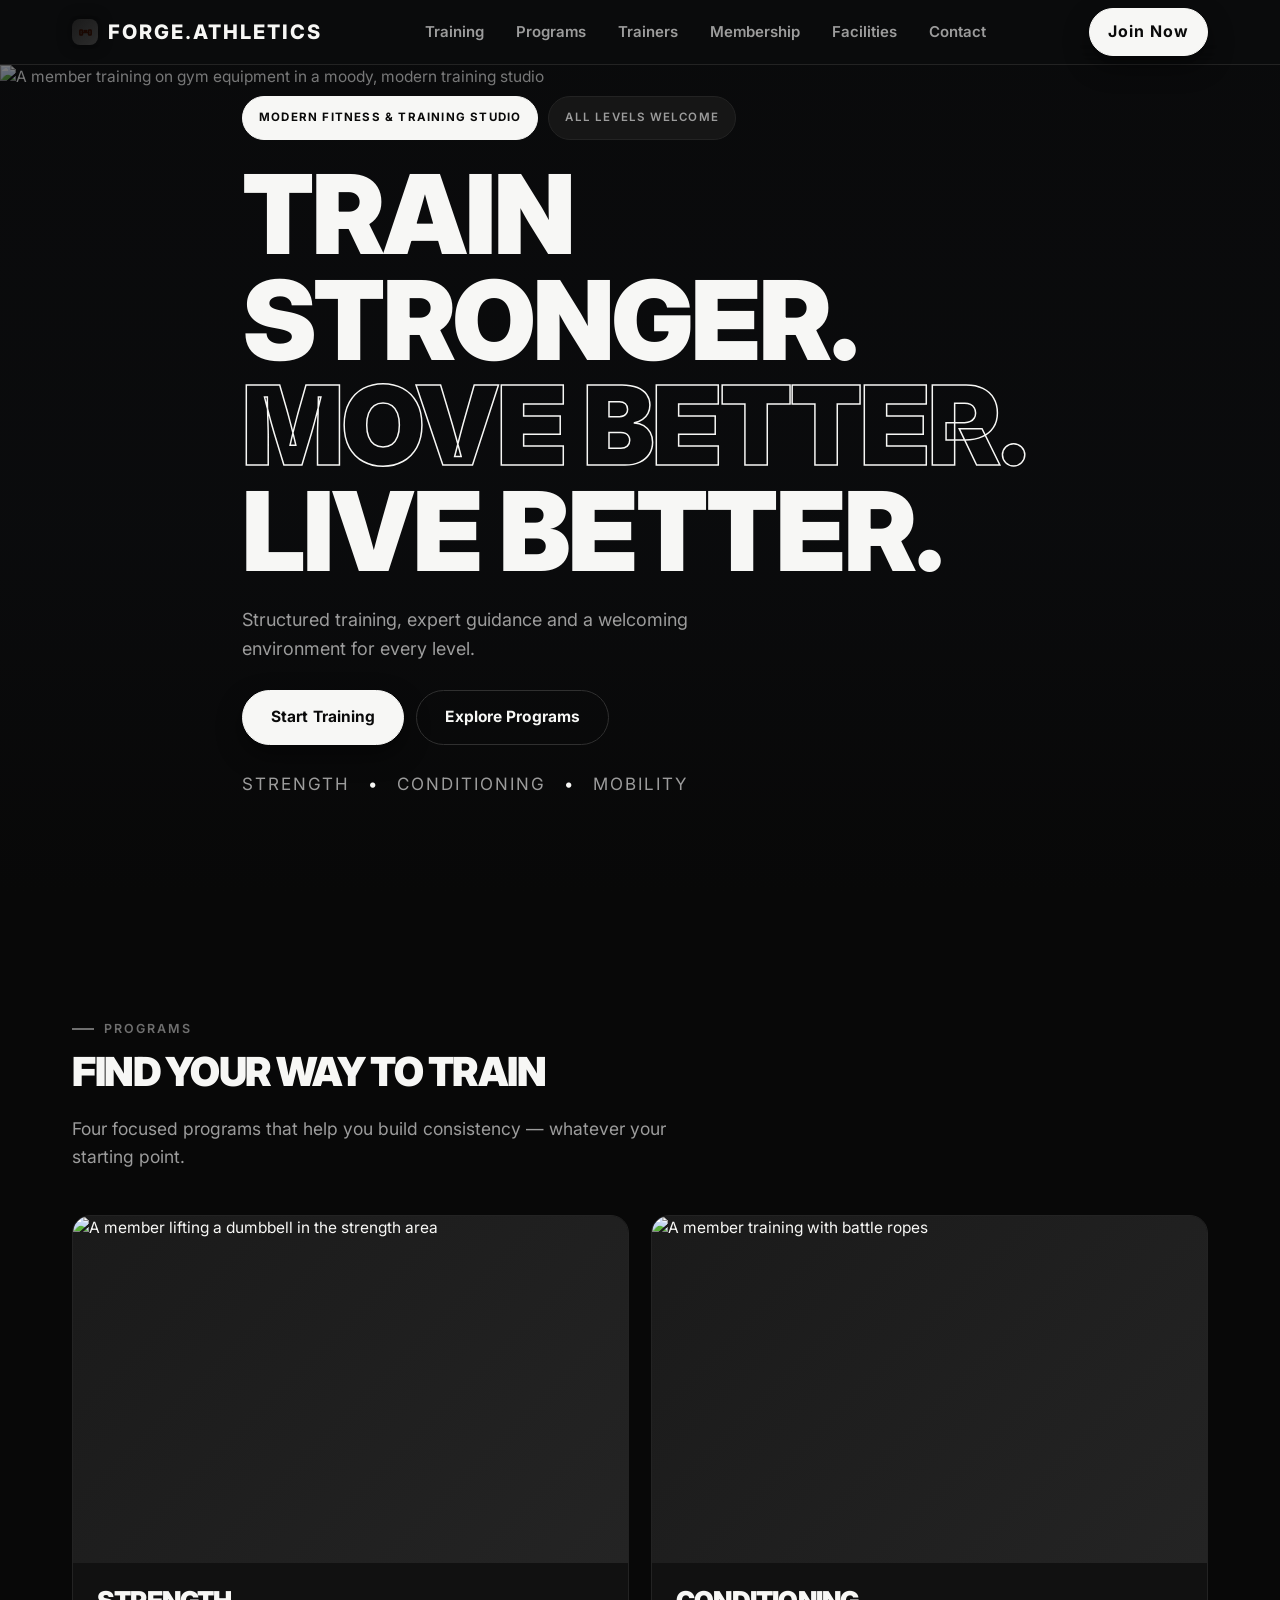
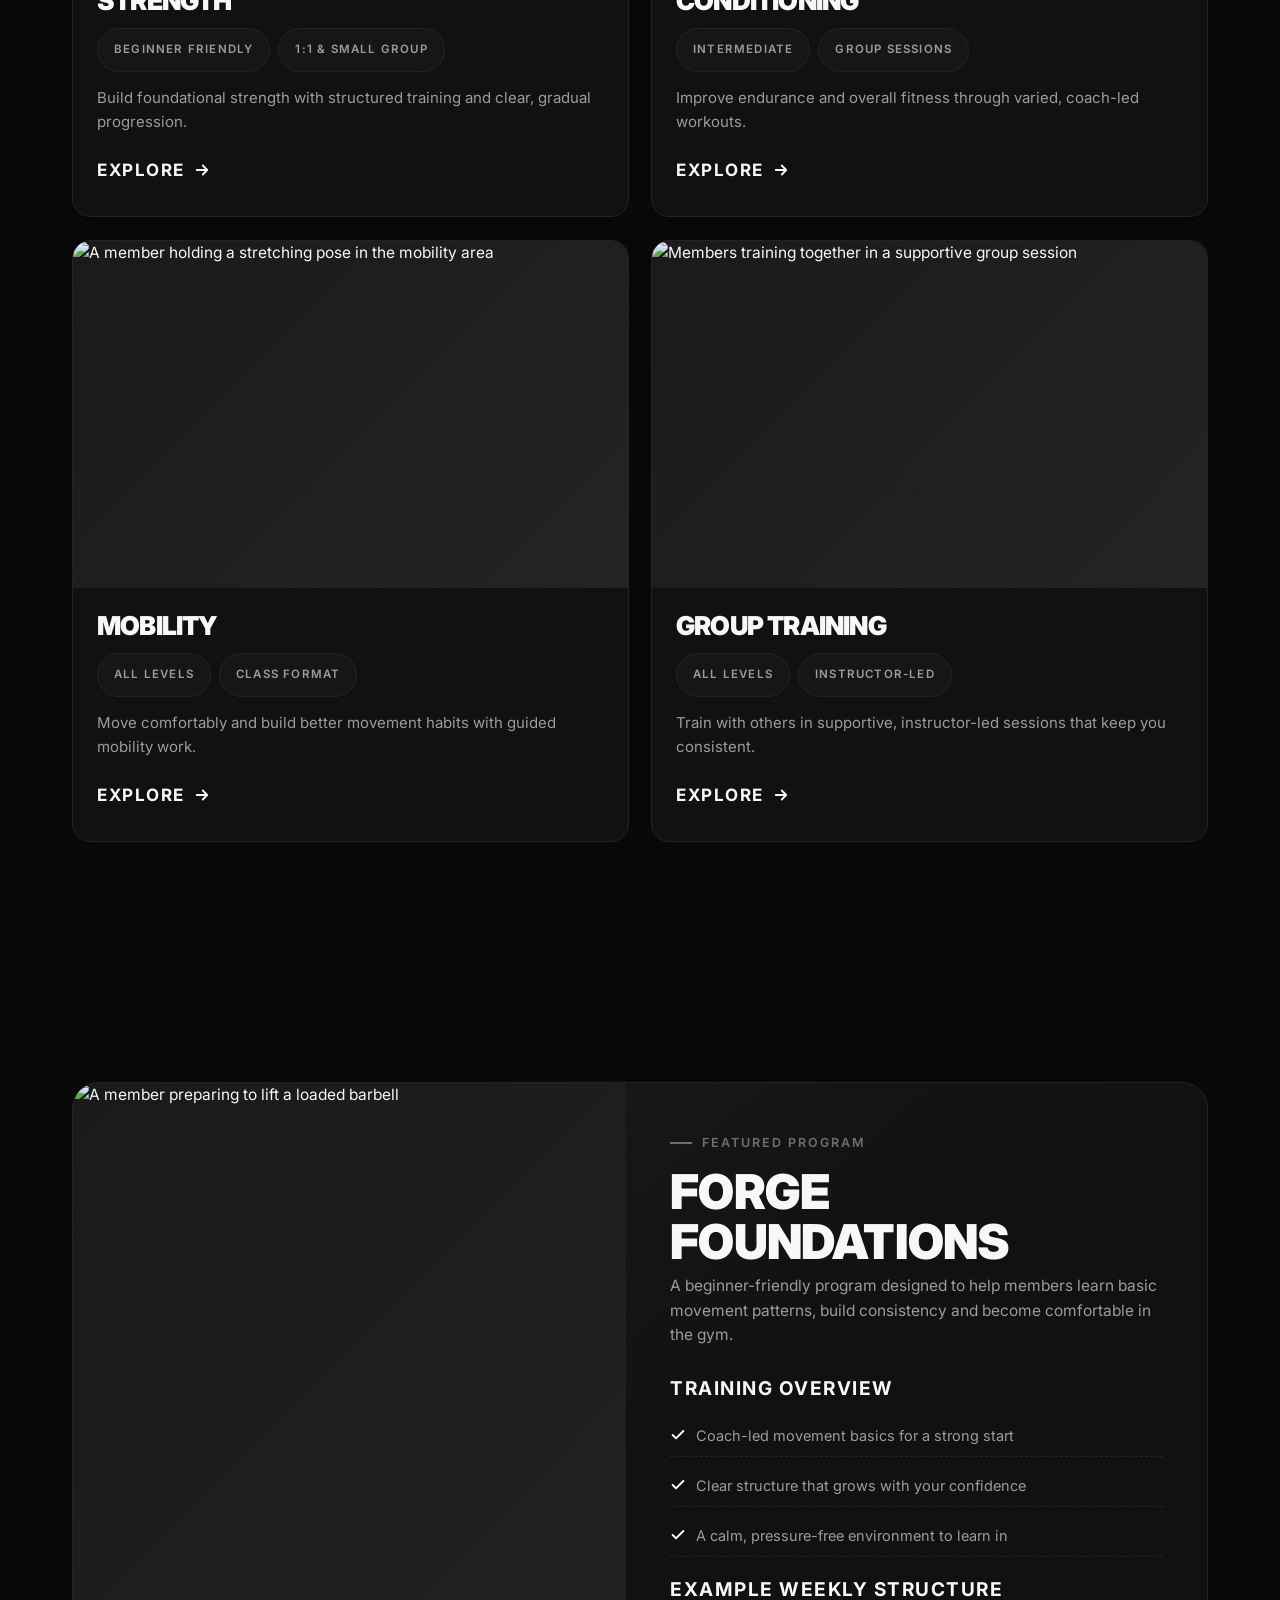
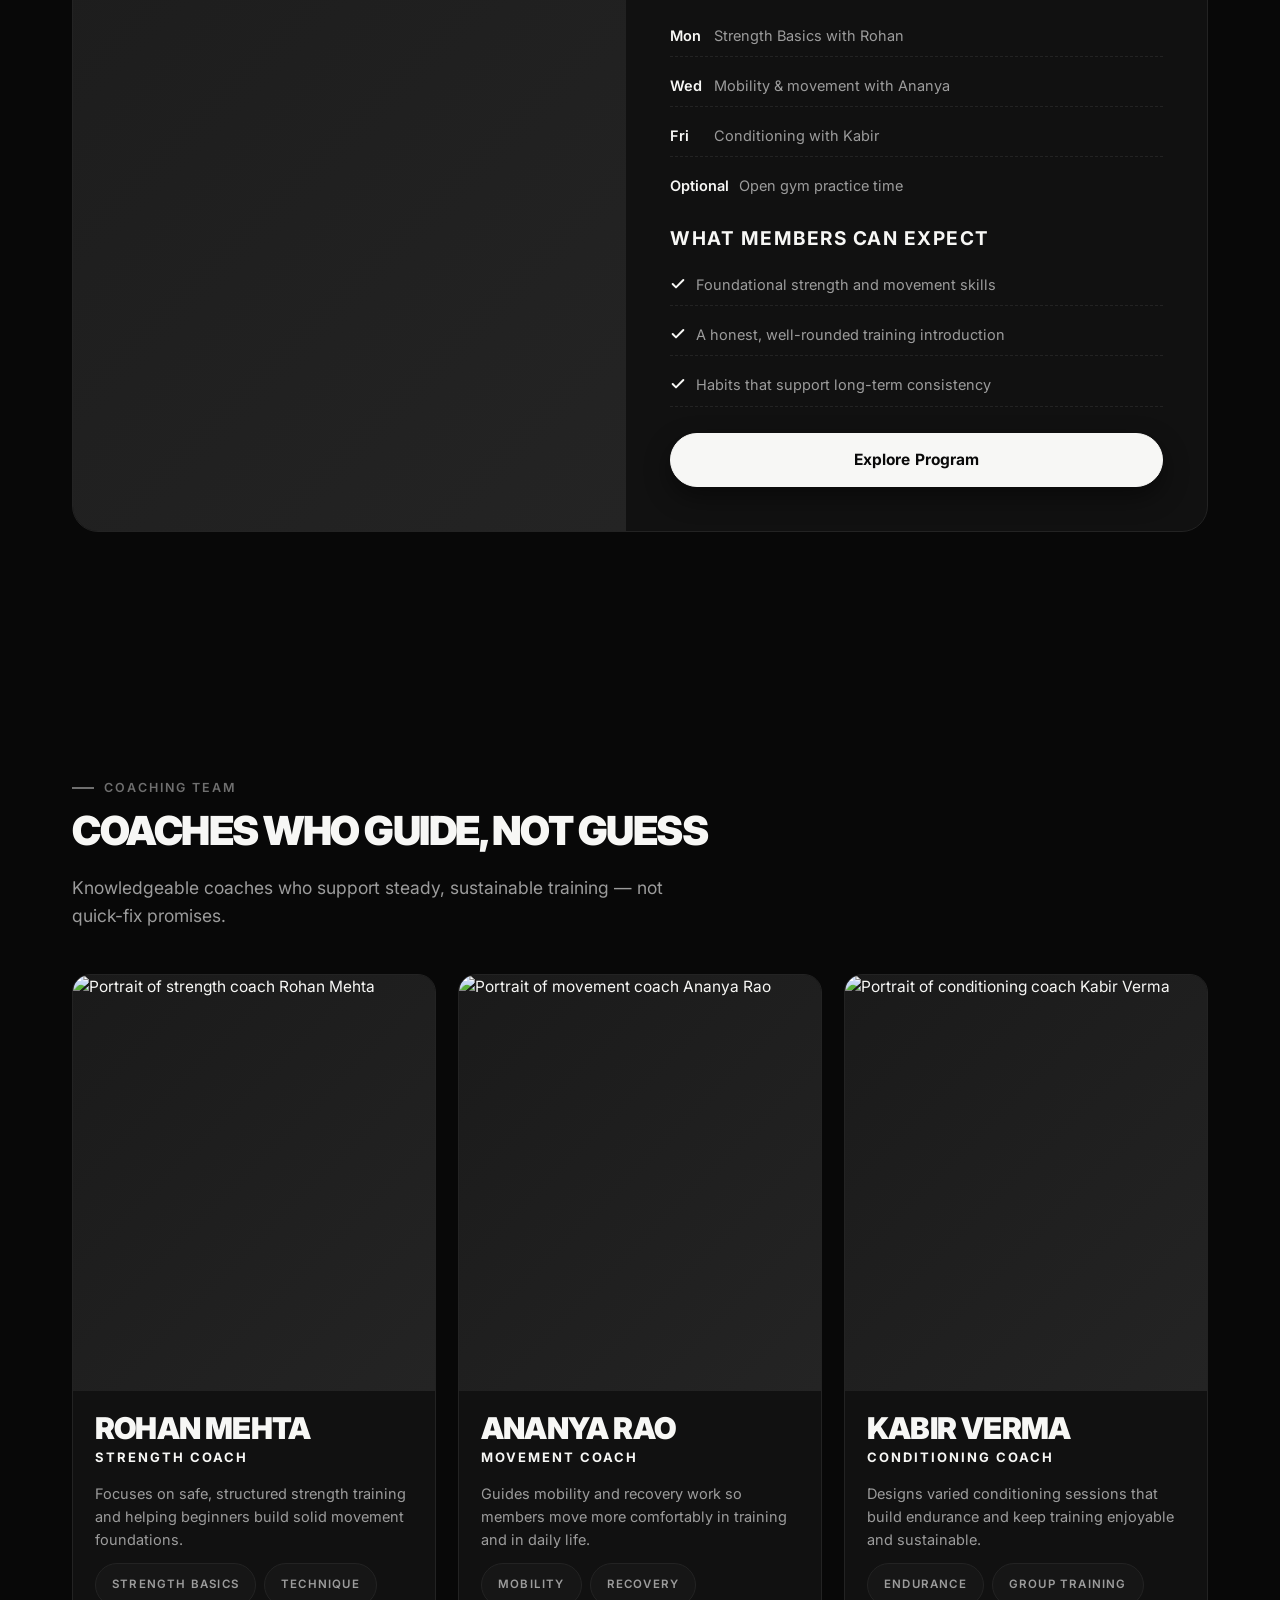
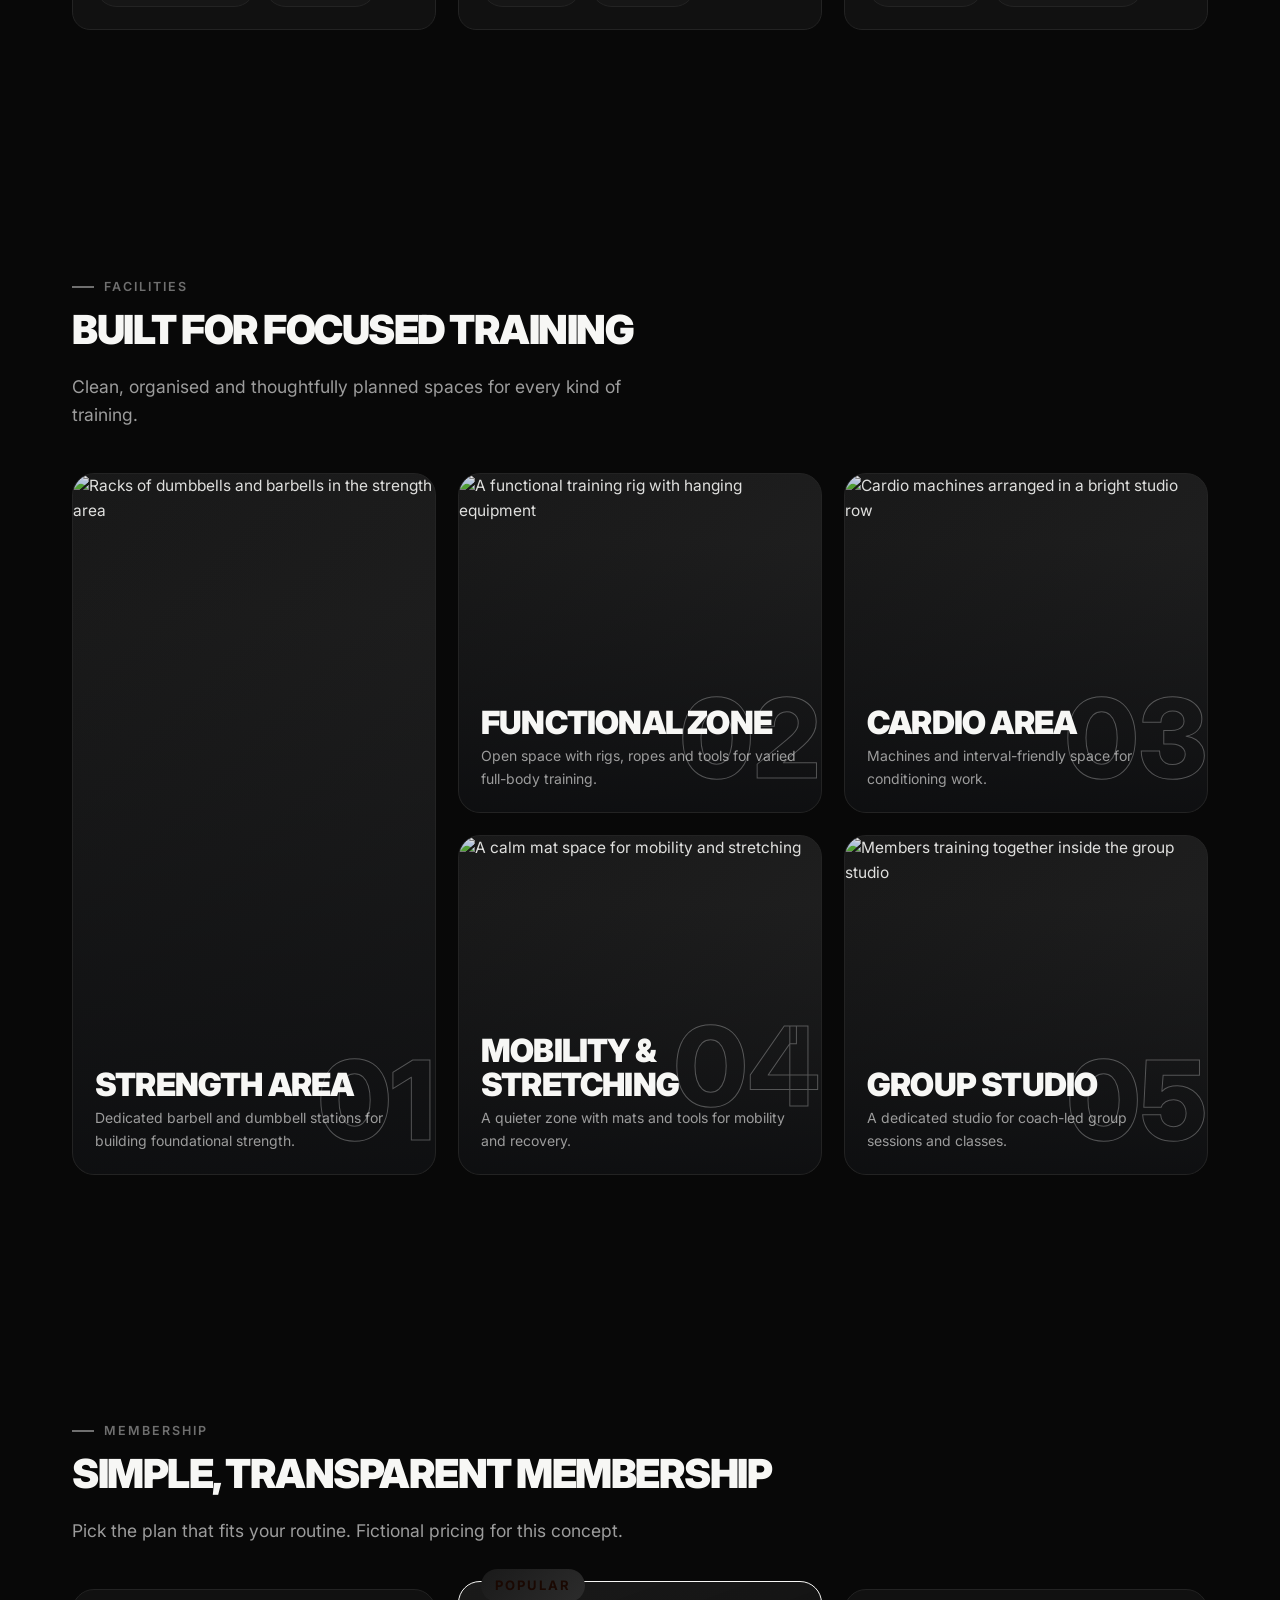
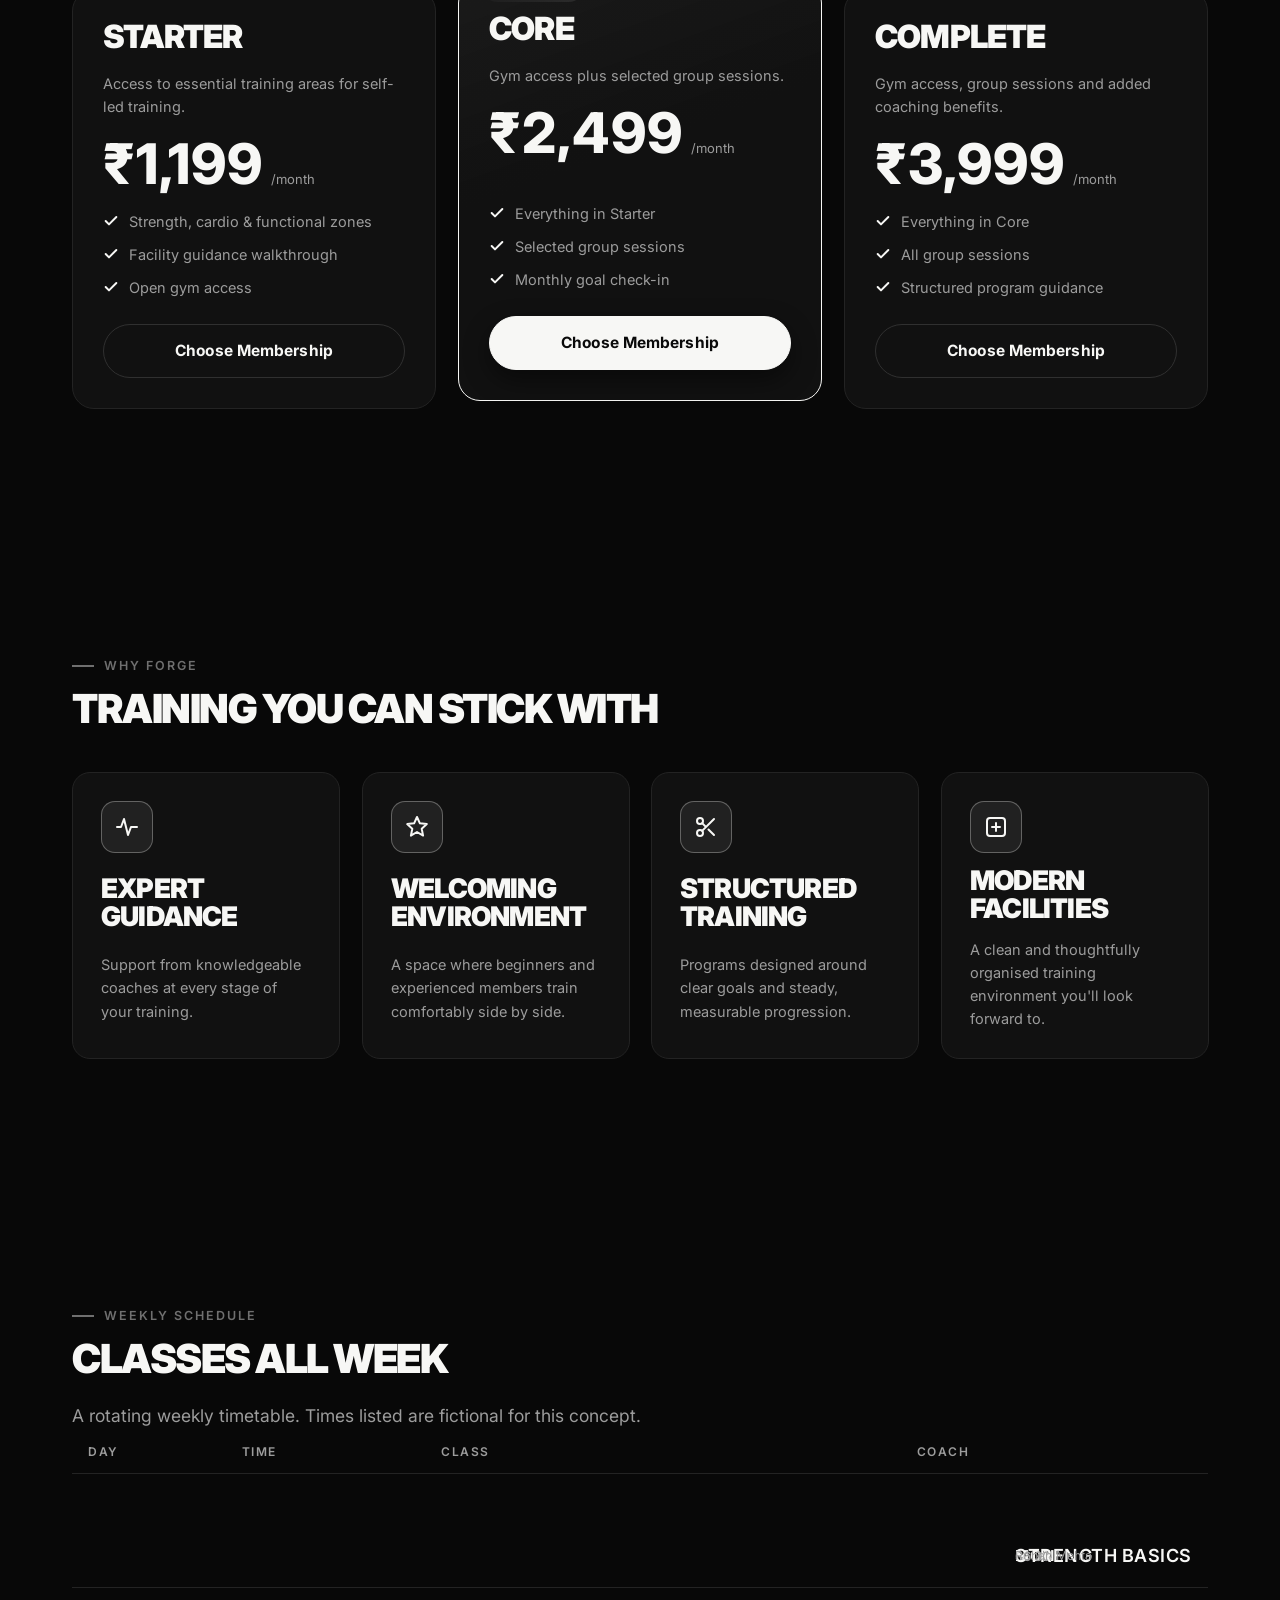
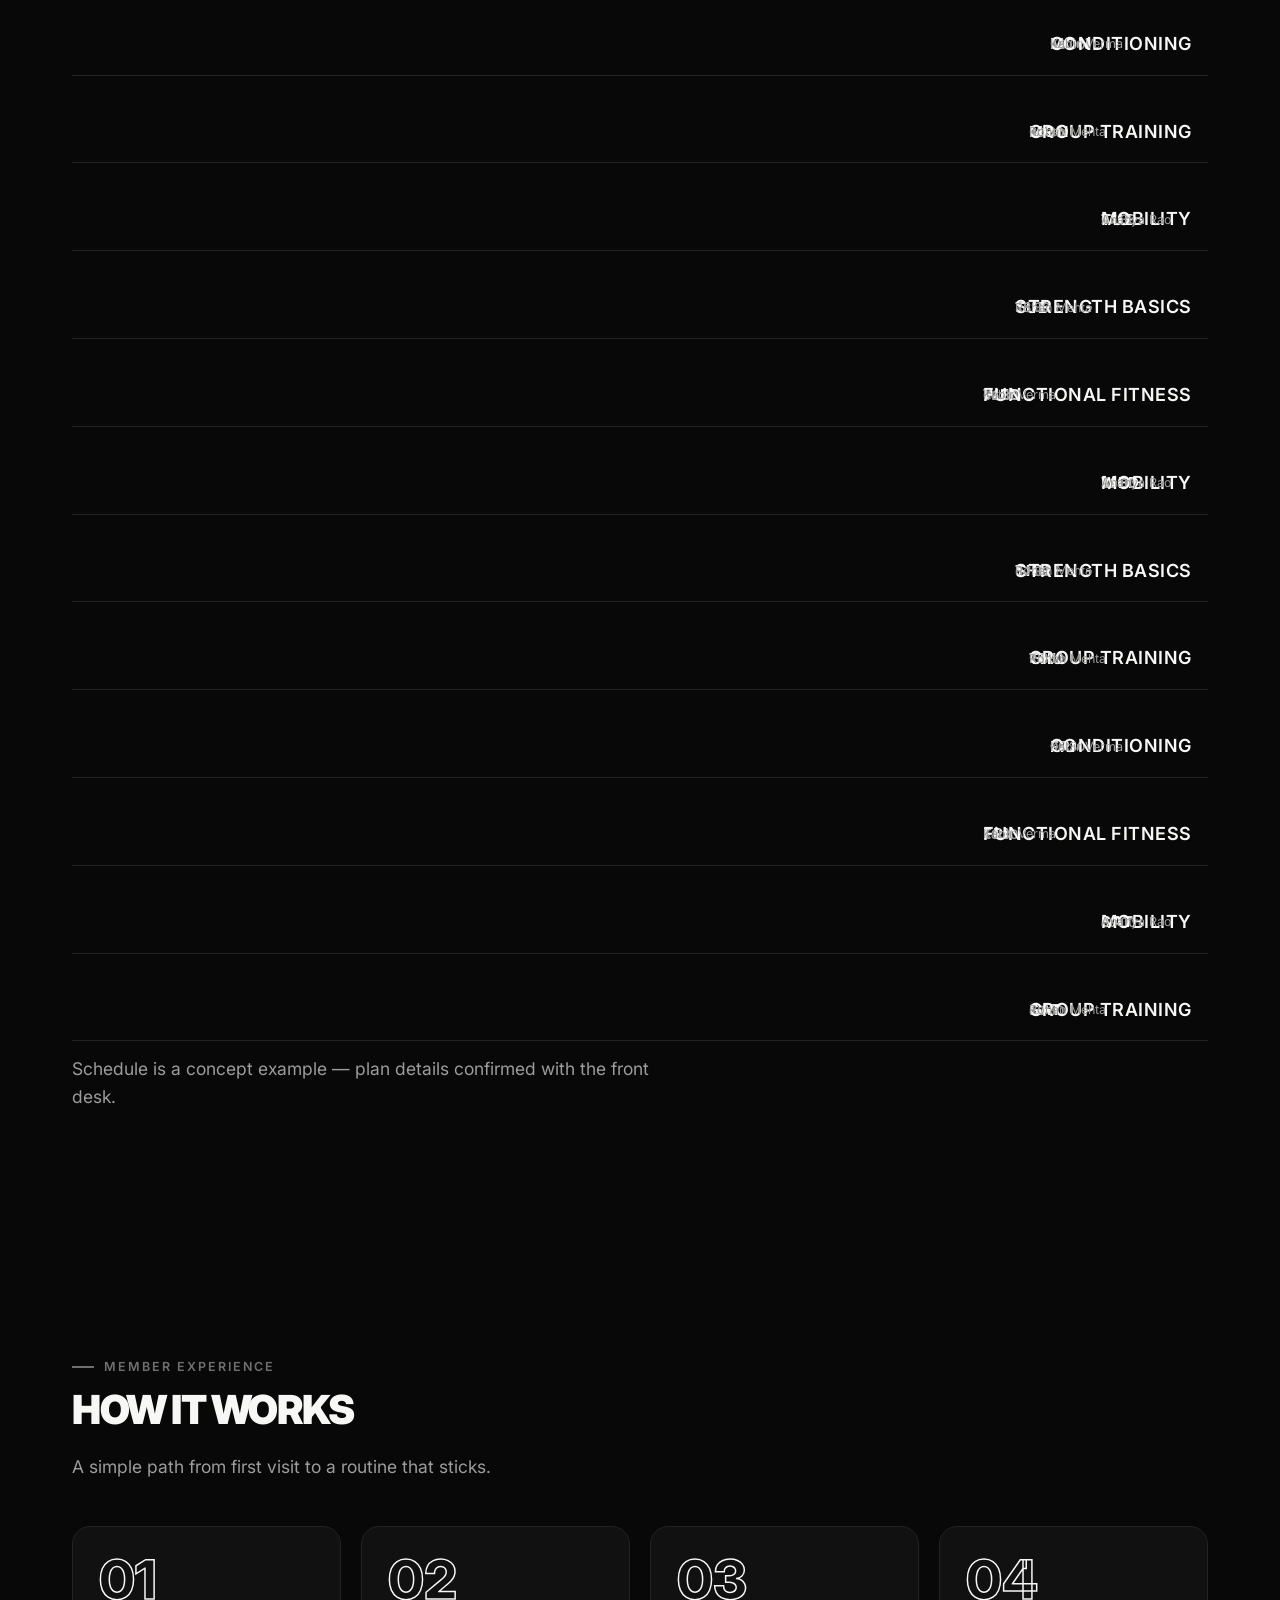
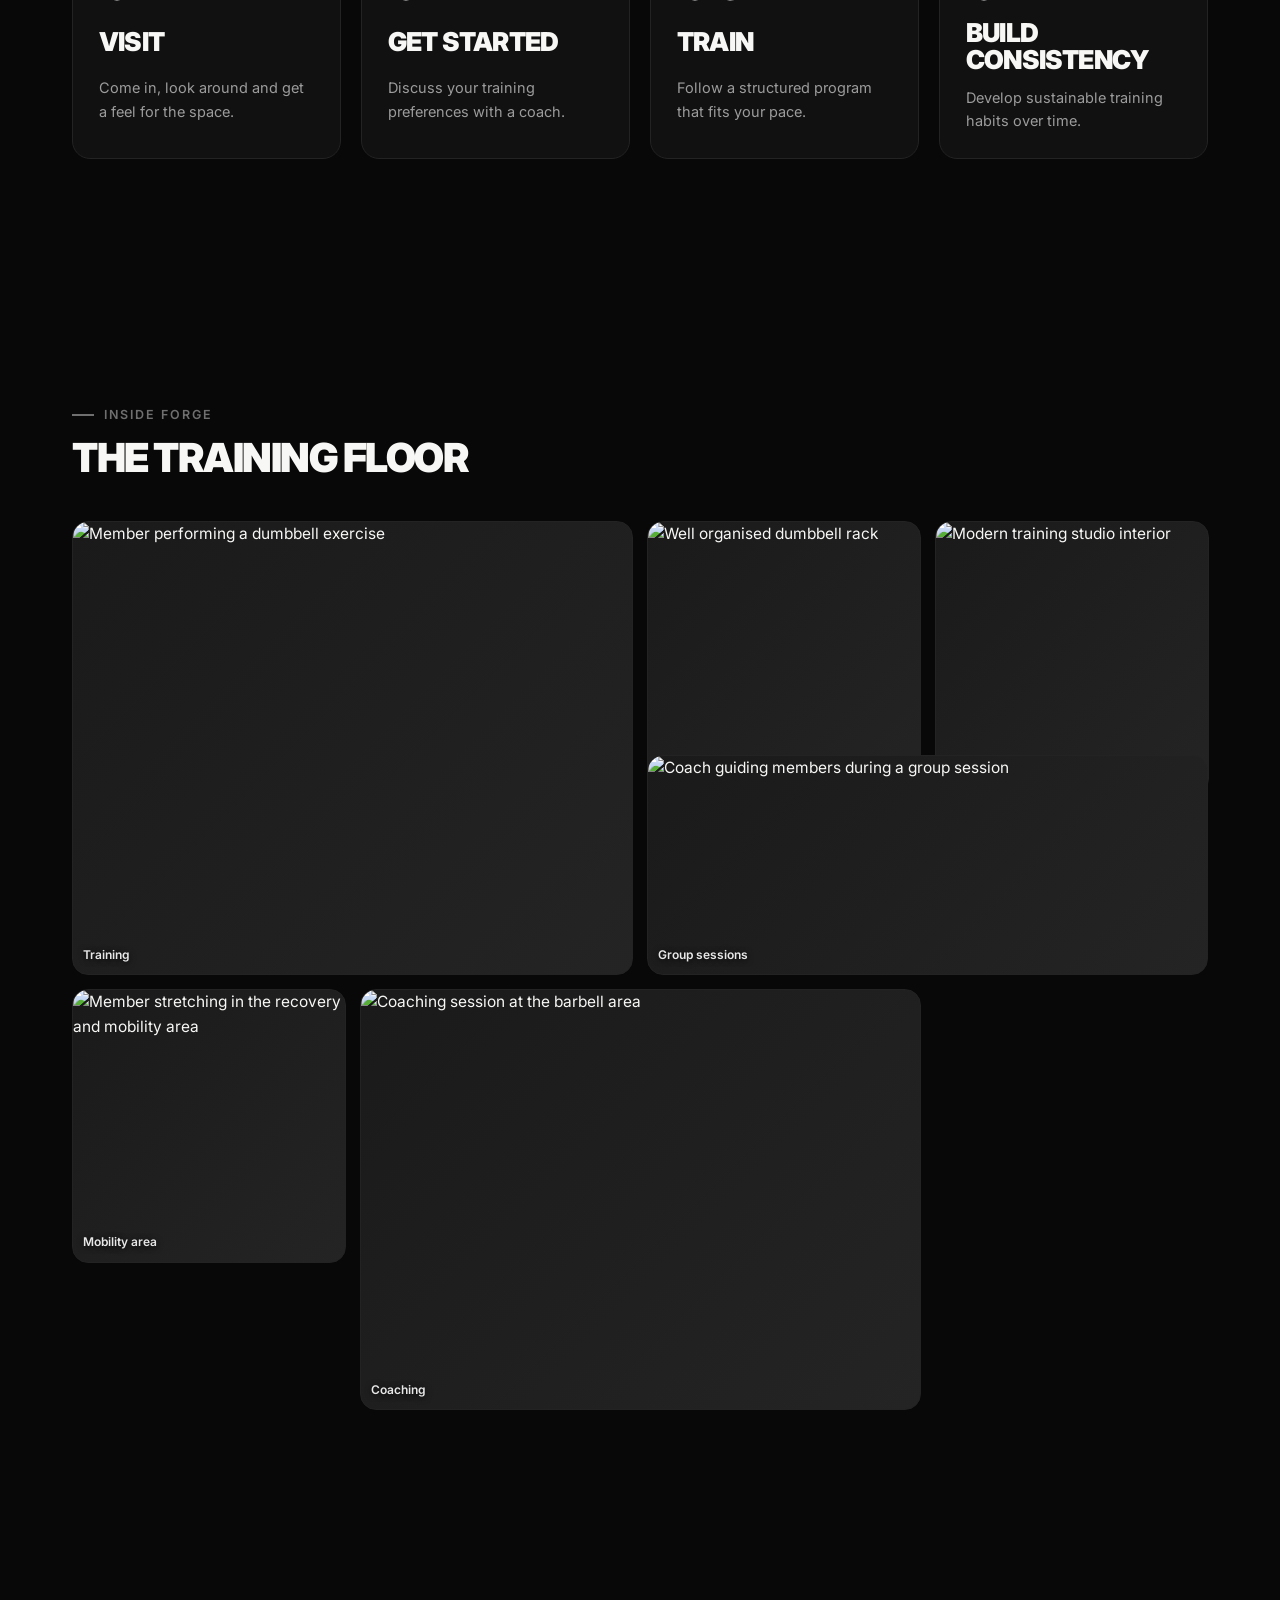
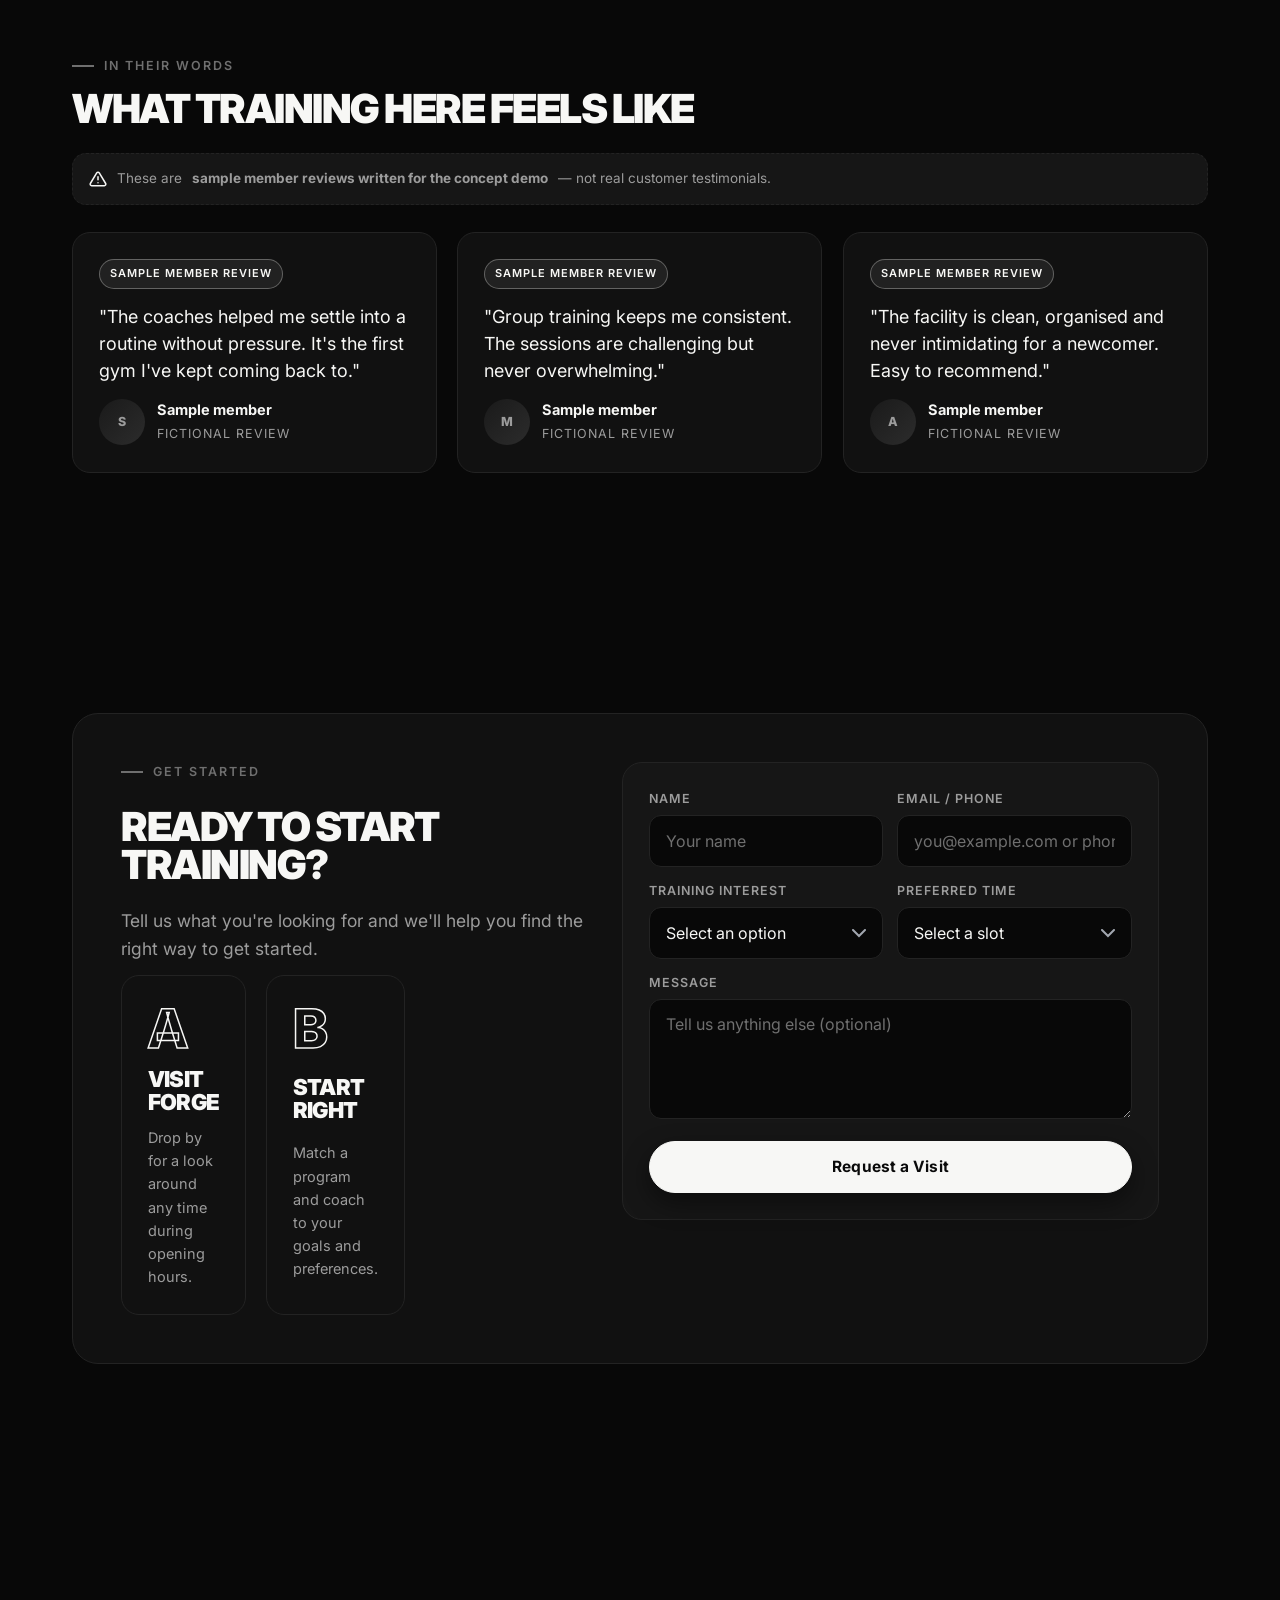
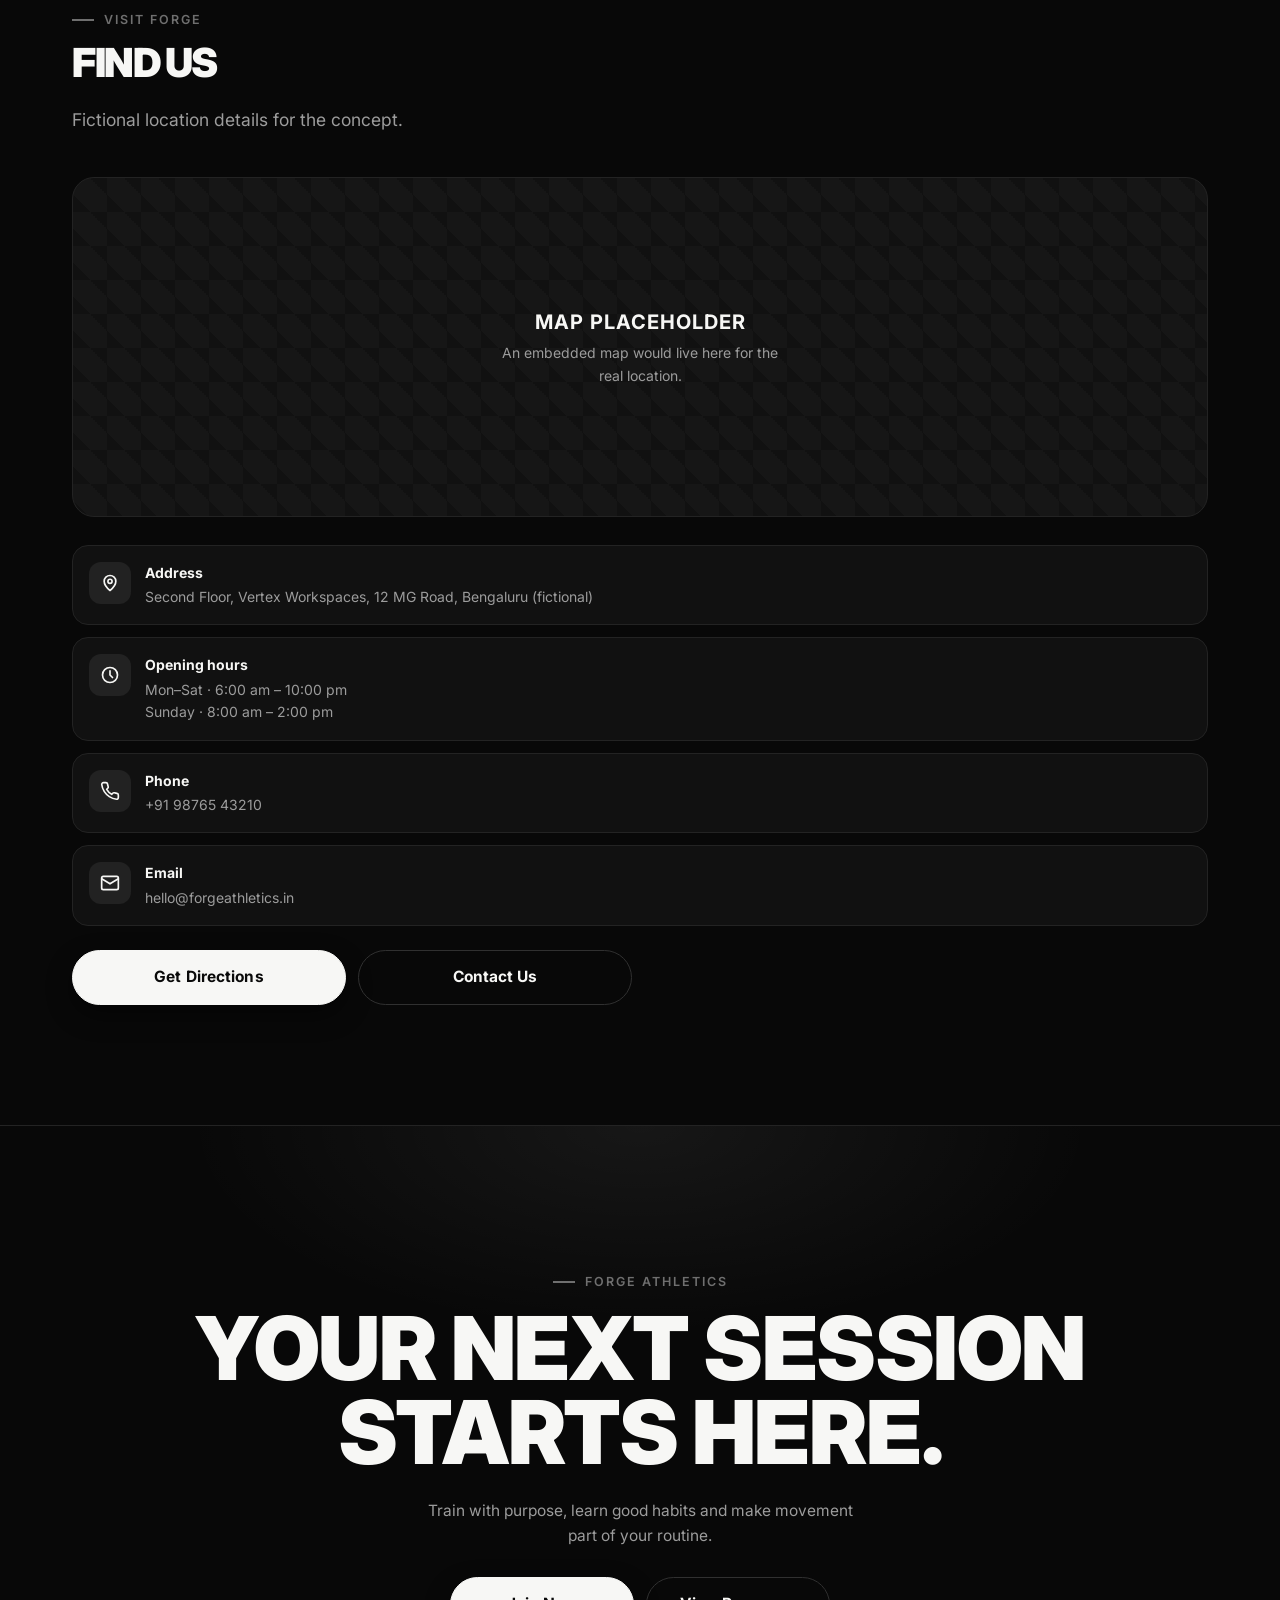
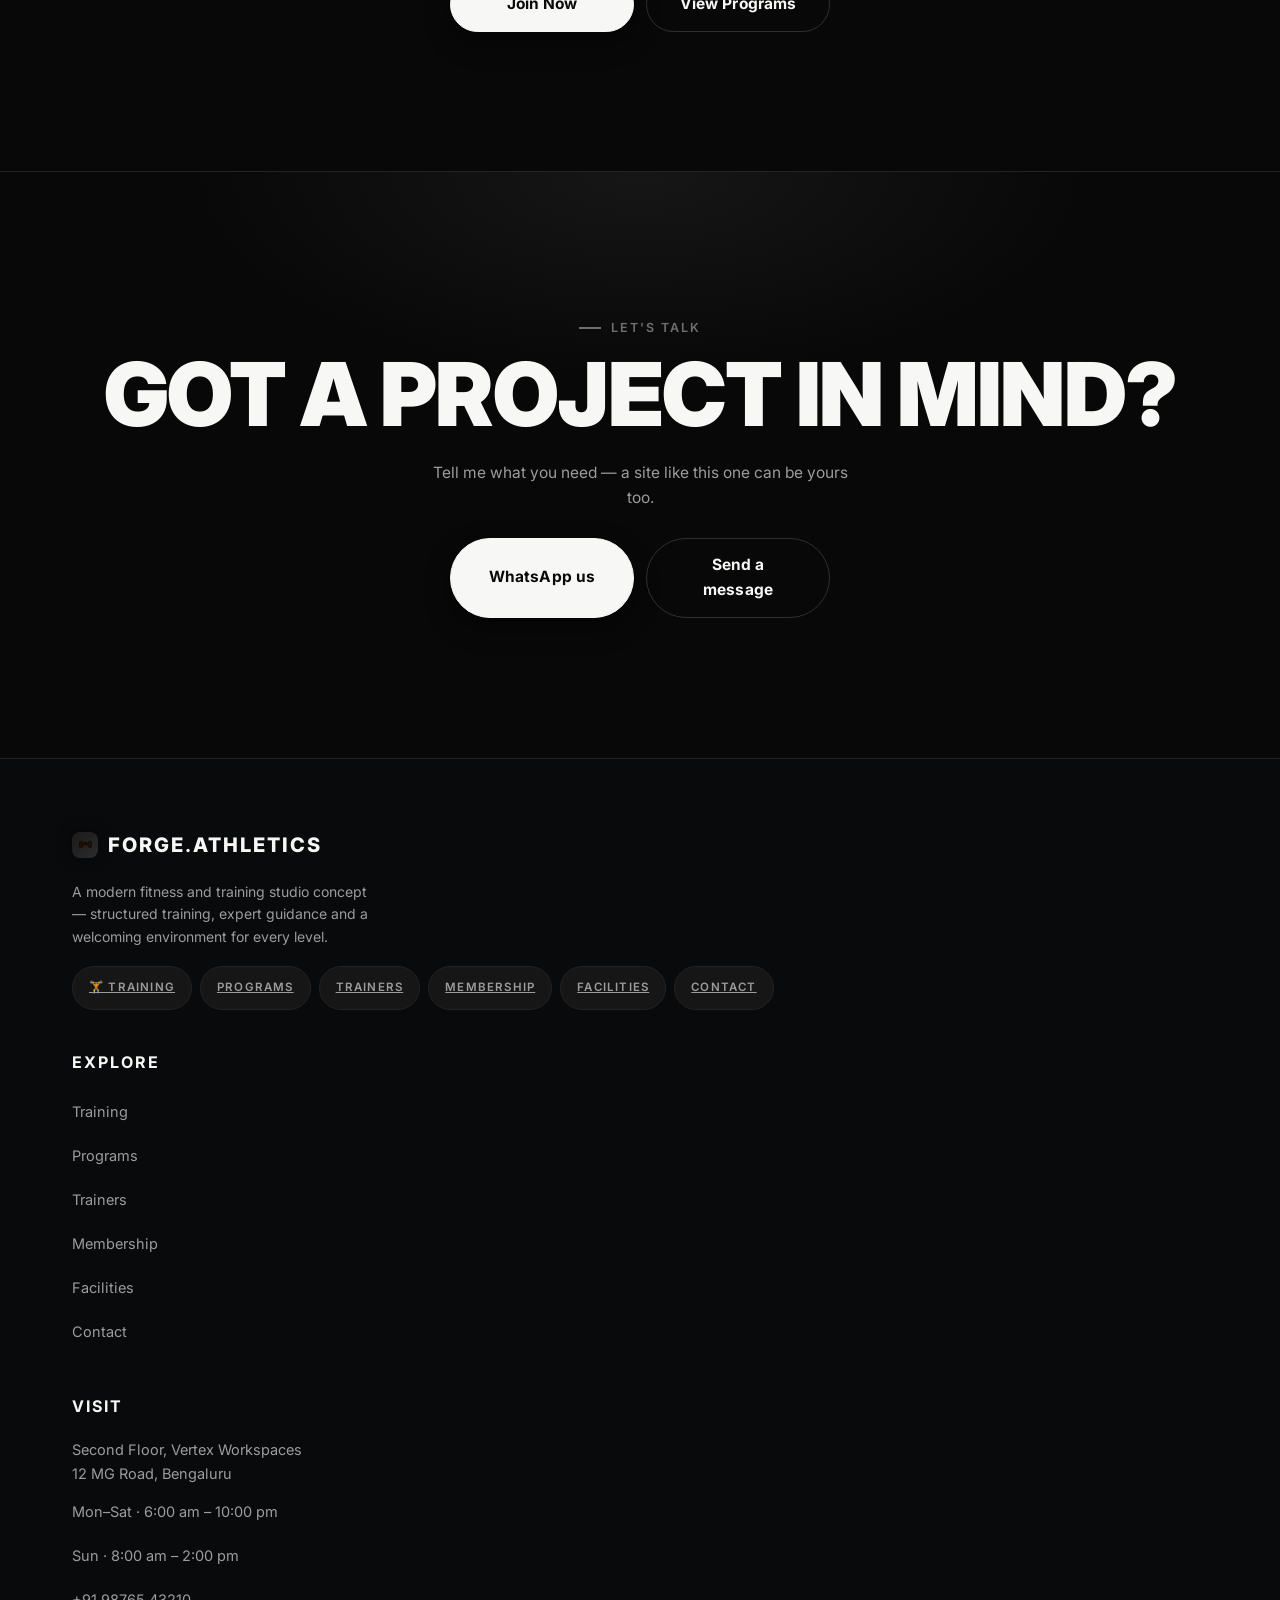
==== commit 935f795c: "Material Lab style: dark mono redesign of portfolio + all concept sites (nav, work, services, FAQ, W" ====
--- a/forge-athletics.html
+++ b/forge-athletics.html
@@ -3,26 +3,31 @@
 <head>
   <meta charset="UTF-8" />
   <meta name="viewport" content="width=device-width, initial-scale=1.0" />
-  <meta name="theme-color" content="#0b0c0e" />
+  <meta name="theme-color" content="#080808" />
   <meta name="description" content="FORGE ATHLETICS — a modern fitness and training studio concept. Structured training, expert guidance and a welcoming environment for every level." />
   <title>FORGE ATHLETICS — Modern Fitness &amp; Training Studio</title>
   <link rel="preconnect" href="https://fonts.googleapis.com" />
   <link rel="preconnect" href="https://fonts.gstatic.com" crossorigin />
-  <link href="https://fonts.googleapis.com/css2?family=Barlow+Condensed:wght@500;600;700;800&family=Inter:wght@400;500;600;700&display=swap" rel="stylesheet" />
+  <link href="https://fonts.googleapis.com/css2?family=Inter:wght@400;500;600;700;800;900&display=swap" rel="stylesheet" />
   <style>
     :root {
-      --bg: #0b0c0e;
-      --surface: #141519;
-      --surface-2: #1a1c21;
-      --line: #26282f;
-      --text: #f2f3f5;
-      --muted: #a2a7b0;
-      --accent: #ff4a17;
-      --accent-soft: rgba(255, 74, 23, 0.12);
+      --bg: #080808;
+      --bg2: #0d0d0d;
+      --card: #111111;
+      --card2: #161616;
+      --line: #232323;
+      --line2: #303030;
+      --text: #f7f7f5;
+      --muted: #9c9c9c;
+      --muted2: #6f6f6f;
+      --surface: #111111;
+      --surface-2: #161616;
+      --accent: #f7f7f5;
+      --accent-soft: rgba(247, 247, 245, 0.07);
       --radius: 18px;
       --header-h: 64px;
-      --font-display: "Barlow Condensed", "Arial Narrow", sans-serif;
-      --font-body: "Inter", -apple-system, BlinkMacSystemFont, "Segoe UI", sans-serif;
+      --font-display: Inter, -apple-system, BlinkMacSystemFont, "Segoe UI", sans-serif;
+      --font-body: Inter, -apple-system, BlinkMacSystemFont, "Segoe UI", sans-serif;
     }
 
     *, *::before, *::after { box-sizing: border-box; margin: 0; padding: 0; }
@@ -45,15 +50,15 @@
 
     a { color: inherit; }
 
-    :focus-visible { outline: 2px solid var(--accent); outline-offset: 2px; border-radius: 4px; }
+    :focus-visible { outline: 2px solid var(--text); outline-offset: 2px; border-radius: 4px; }
 
     .skip-link {
       position: absolute;
       left: 12px;
       top: -60px;
       z-index: 100;
-      background: var(--accent);
-      color: #1a0802;
+      background: var(--text);
+      color: #0a0a0a;
       font-weight: 700;
       padding: 10px 18px;
       border-radius: 8px;
@@ -76,26 +81,28 @@
       align-items: center;
       gap: 10px;
       text-transform: uppercase;
-      letter-spacing: 2.5px;
-      font-size: 12px;
+      letter-spacing: 2px;
+      font-size: 12.5px;
       font-weight: 600;
-      color: var(--accent);
+      color: var(--muted2);
       margin-bottom: 14px;
     }
 
-    .kicker::before { content: ""; width: 22px; height: 2px; background: var(--accent); }
+    .kicker::before { content: ""; width: 22px; height: 2px; background: var(--muted2); }
 
     h1, h2, h3, .display {
       font-family: var(--font-display);
       text-transform: uppercase;
-      font-weight: 800;
-      line-height: 0.95;
-      letter-spacing: 0.5px;
-    }
-
-    h2 { font-size: clamp(34px, 9vw, 64px); margin-bottom: clamp(14px, 3vw, 24px); }
-
-    h3 { font-size: clamp(22px, 5vw, 28px); line-height: 1; }
+      font-weight: 900;
+      line-height: 0.96;
+      letter-spacing: -1px;
+    }
+
+    h1 { letter-spacing: -2px; }
+
+    h2 { font-size: clamp(24px, 6vw, 40px); letter-spacing: -1.5px; margin-bottom: clamp(14px, 3vw, 24px); }
+
+    h3 { font-size: clamp(20px, 4.5vw, 26px); line-height: 1.05; letter-spacing: -0.8px; }
 
     .lead { color: var(--muted); font-size: clamp(15.5px, 4vw, 17.5px); max-width: 56ch; }
 
@@ -105,47 +112,46 @@
       justify-content: center;
       gap: 10px;
       min-height: 52px;
-      padding: 15px 30px;
-      border: 1px solid transparent;
+      padding: 14px 28px;
+      background: #f7f7f5;
+      color: #0a0a0a;
+      border: 1px solid #f7f7f5;
       border-radius: 999px;
       font-family: var(--font-display);
       font-weight: 700;
-      font-size: 18px;
-      text-transform: uppercase;
-      letter-spacing: 1.5px;
+      font-size: 15.5px;
+      letter-spacing: 0.1px;
       text-decoration: none;
       cursor: pointer;
       text-align: center;
-      transition: transform 0.15s ease, background 0.2s ease, border-color 0.2s ease, box-shadow 0.2s ease;
-    }
-
-    .btn-accent {
-      background: linear-gradient(135deg, #ff5a1f, #f63d12);
-      color: #1a0802;
-      box-shadow: 0 10px 30px rgba(255, 74, 23, 0.28);
-    }
+      transition: transform 0.15s ease, background 0.2s ease, border-color 0.2s ease, box-shadow 0.2s ease, color 0.2s ease;
+    }
+
+    .btn-accent { box-shadow: 0 10px 26px rgba(0, 0, 0, 0.45); }
 
     .btn-accent:active { transform: scale(0.97); }
 
-    .btn-outline { background: transparent; color: var(--text); border-color: var(--line); }
-
-    .btn-outline:active { border-color: var(--accent); color: var(--accent); }
+    .btn-outline { background: transparent; color: var(--text); border-color: var(--line2); }
+
+    .btn-outline:active { border-color: var(--text); }
 
     .btn-block { width: 100%; }
 
     @media (hover: hover) {
-      .btn-accent:hover { box-shadow: 0 14px 36px rgba(255, 74, 23, 0.4); transform: translateY(-1px); }
-      .btn-outline:hover { border-color: var(--accent); color: var(--accent); }
+      .btn-accent:hover { box-shadow: 0 14px 32px rgba(0, 0, 0, 0.55); transform: translateY(-1px); }
+      .btn-outline:hover { border-color: var(--text); background: rgba(247, 247, 245, 0.06); }
     }
 
     .chip {
       display: inline-flex;
       align-items: center;
       gap: 6px;
-      font-size: 12.5px;
+      font-size: 11.5px;
       font-weight: 600;
+      text-transform: uppercase;
+      letter-spacing: 1.2px;
       color: var(--muted);
-      background: var(--surface-2);
+      background: var(--card2);
       border: 1px solid var(--line);
       border-radius: 999px;
       padding: 9px 16px;
@@ -153,7 +159,7 @@
       line-height: 1.2;
     }
 
-    .chip.accent { color: var(--accent); background: var(--accent-soft); border-color: rgba(255, 74, 23, 0.35); }
+    .chip.accent { color: #0a0a0a; background: var(--text); border-color: var(--text); font-weight: 700; }
 
     /* header */
     .header {
@@ -189,10 +195,10 @@
       height: 26px;
       flex: none;
       border-radius: 8px;
-      background: linear-gradient(135deg, #ff5a1f, #f63d12);
+      background: linear-gradient(135deg, #1a1a1a, #2c2c2c);
       display: grid;
       place-items: center;
-      box-shadow: 0 0 14px rgba(255, 74, 23, 0.5);
+      box-shadow: 0 0 14px rgba(0, 0, 0, 0.5);
     }
 
     .logo-mark svg { width: 15px; height: 15px; }
@@ -224,6 +230,7 @@
     .nav-list a:hover { color: var(--text); }
 
     .header-cta {
+      display: none;
       min-height: 42px;
       padding: 10px 18px;
       font-size: 16px;
@@ -338,7 +345,7 @@
 
     .hero h1 .accent-line { color: transparent; -webkit-text-stroke: 1.5px var(--accent); }
 
-    .hero p { color: #d3d7de; max-width: 46ch; font-size: clamp(15.5px, 4vw, 18px); margin-bottom: 26px; }
+    .hero p { color: var(--muted); max-width: 46ch; font-size: clamp(15.5px, 4vw, 18px); margin-bottom: 26px; }
 
     .hero-actions { display: flex; flex-direction: column; gap: 12px; }
 
@@ -370,7 +377,7 @@
       transition: transform 0.2s ease, border-color 0.2s ease, box-shadow 0.2s ease;
     }
 
-    .card-media { position: relative; aspect-ratio: 16 / 10; overflow: hidden; background: linear-gradient(135deg, #26282f, #17181d); }
+    .card-media { position: relative; aspect-ratio: 16 / 10; overflow: hidden; background: linear-gradient(135deg, #1a1a1a, #242424); }
 
     .card-media img { width: 100%; height: 100%; object-fit: cover; transition: transform 0.4s ease; }
 
@@ -397,7 +404,7 @@
     .card-link svg { transition: transform 0.2s ease; }
 
     @media (hover: hover) {
-      .card:hover { border-color: rgba(255, 74, 23, 0.5); transform: translateY(-4px); box-shadow: 0 18px 44px rgba(0, 0, 0, 0.4); }
+      .card:hover { border-color: rgba(247, 247, 245, 0.35); transform: translateY(-4px); box-shadow: 0 18px 44px rgba(0, 0, 0, 0.4); }
       .card:hover .card-media img { transform: scale(1.04); }
       .card-link:hover svg { transform: translateX(4px); }
     }
@@ -405,7 +412,7 @@
     /* foundations */
     .feature {
       background:
-        linear-gradient(140deg, rgba(255, 74, 23, 0.06), transparent 45%),
+        linear-gradient(140deg, rgba(247, 247, 245, 0.05), transparent 45%),
         var(--surface);
       border: 1px solid var(--line);
       border-radius: 26px;
@@ -414,7 +421,7 @@
       grid-template-columns: 1fr;
     }
 
-    .feature-media { aspect-ratio: 16 / 9; overflow: hidden; background: linear-gradient(135deg, #26282f, #17181d); }
+    .feature-media { aspect-ratio: 16 / 9; overflow: hidden; background: linear-gradient(135deg, #1a1a1a, #242424); }
 
     .feature-media img { width: 100%; height: 100%; object-fit: cover; }
 
@@ -442,7 +449,7 @@
       display: flex;
       gap: 10px;
       align-items: flex-start;
-      color: #cfd3da;
+      color: var(--muted);
       padding: 10px 0;
       border-bottom: 1px dashed var(--line);
       font-size: 14.5px;
@@ -458,7 +465,7 @@
 
     .trainer { background: var(--surface); border: 1px solid var(--line); border-radius: var(--radius); overflow: hidden; transition: transform 0.2s ease, border-color 0.2s ease; }
 
-    .trainer-media { position: relative; aspect-ratio: 4 / 4.6; overflow: hidden; background: linear-gradient(135deg, #26282f, #17181d); }
+    .trainer-media { position: relative; aspect-ratio: 4 / 4.6; overflow: hidden; background: linear-gradient(135deg, #1a1a1a, #242424); }
 
     .trainer-media img { width: 100%; height: 100%; object-fit: cover; object-position: top; transition: transform 0.4s ease; }
 
@@ -473,7 +480,7 @@
     .trainer-tags { display: flex; flex-wrap: wrap; gap: 8px; }
 
     @media (hover: hover) {
-      .trainer:hover { border-color: rgba(255, 74, 23, 0.5); transform: translateY(-4px); }
+      .trainer:hover { border-color: rgba(247, 247, 245, 0.35); transform: translateY(-4px); }
       .trainer:hover .trainer-media img { transform: scale(1.04); }
     }
 
@@ -488,7 +495,7 @@
       display: flex;
       align-items: flex-end;
       border: 1px solid var(--line);
-      background: linear-gradient(135deg, #26282f, #17181d);
+      background: linear-gradient(135deg, #1a1a1a, #242424);
     }
 
     .facility img { position: absolute; inset: 0; width: 100%; height: 100%; object-fit: cover; }
@@ -499,7 +506,7 @@
 
     .facility-copy h3 { font-size: clamp(26px, 6.5vw, 32px); margin-bottom: 6px; }
 
-    .facility-copy p { color: #c9cdd4; font-size: 14px; max-width: 44ch; }
+    .facility-copy p { color: var(--muted); font-size: 14px; max-width: 44ch; }
 
     .facility-copy .num {
       position: absolute;
@@ -517,13 +524,13 @@
 
     .plan { background: var(--surface); border: 1px solid var(--line); border-radius: 22px; padding: clamp(22px, 5vw, 30px); display: flex; flex-direction: column; gap: 18px; position: relative; }
 
-    .plan.featured { border-color: var(--accent); background: linear-gradient(160deg, rgba(255,74,23,0.08), var(--surface) 42%); }
+    .plan.featured { border-color: var(--accent); background: linear-gradient(160deg, rgba(247,247,245,0.08), var(--surface) 42%); }
 
     .plan-flag {
       position: absolute;
       top: -13px;
       left: 22px;
-      background: linear-gradient(135deg, #ff5a1f, #f63d12);
+      background: linear-gradient(135deg, #1a1a1a, #2c2c2c);
       color: #1a0802;
       font-family: var(--font-display);
       font-weight: 700;
@@ -552,11 +559,11 @@
 
     .plan ul { list-style: none; display: grid; gap: 10px; margin-top: auto; }
 
-    .plan li { display: flex; gap: 10px; align-items: flex-start; color: #cfd3da; font-size: 14.5px; }
+    .plan li { display: flex; gap: 10px; align-items: flex-start; color: var(--muted); font-size: 14.5px; }
 
     .plan li svg { flex: none; margin-top: 3px; }
 
-    .plan li.off { color: #5f6470; text-decoration: line-through; }
+    .plan li.off { color: var(--muted2); text-decoration: line-through; }
 
     .plan .btn { margin-top: 6px; }
 
@@ -570,7 +577,7 @@
       height: 52px;
       border-radius: 14px;
       background: var(--accent-soft);
-      border: 1px solid rgba(255, 74, 23, 0.3);
+      border: 1px solid rgba(247, 247, 245, 0.3);
       display: grid;
       place-items: center;
       color: var(--accent);
@@ -581,7 +588,7 @@
     .why p { color: var(--muted); font-size: 14.5px; }
 
     @media (hover: hover) {
-      .why:hover { border-color: rgba(255, 74, 23, 0.5); transform: translateY(-3px); }
+      .why:hover { border-color: rgba(247, 247, 245, 0.35); transform: translateY(-3px); }
     }
 
     /* schedule */
@@ -602,6 +609,8 @@
       transition: border-color 0.2s;
     }
 
+    .schedule-row > * { min-width: 0; }
+
     .s-day {
       grid-area: day;
       font-family: var(--font-display);
@@ -615,9 +624,9 @@
 
     .s-time { grid-area: time; font-weight: 600; font-size: 13px; color: var(--muted); font-variant-numeric: tabular-nums; }
 
-    .s-name { grid-area: name; font-family: var(--font-display); font-weight: 600; text-transform: uppercase; letter-spacing: 0.5px; font-size: 18px; }
-
-    .s-coach { grid-area: coach; text-align: right; font-size: 12.5px; color: var(--muted); white-space: nowrap; }
+    .s-name { grid-area: name; font-family: var(--font-display); font-weight: 600; text-transform: uppercase; letter-spacing: 0.5px; font-size: 18px; overflow-wrap: break-word; }
+
+    .s-coach { grid-area: coach; text-align: right; font-size: 12.5px; color: var(--muted); white-space: normal; }
 
     .schedule-table-head { display: none; }
 
@@ -642,7 +651,7 @@
     /* gallery */
     .gallery { display: grid; grid-template-columns: repeat(2, 1fr); gap: 10px; margin-top: clamp(28px, 6vw, 44px); }
 
-    .g-item { position: relative; border-radius: 16px; overflow: hidden; aspect-ratio: 1; background: linear-gradient(135deg, #26282f, #17181d); border: 1px solid var(--line); }
+    .g-item { position: relative; border-radius: 16px; overflow: hidden; aspect-ratio: 1; background: linear-gradient(135deg, #1a1a1a, #242424); border: 1px solid var(--line); }
 
     .g-item img { width: 100%; height: 100%; object-fit: cover; transition: transform 0.4s ease; }
 
@@ -678,7 +687,7 @@
       width: 46px;
       height: 46px;
       border-radius: 50%;
-      background: linear-gradient(135deg, #ff5a1f, #f63d12);
+      background: linear-gradient(135deg, #1a1a1a, #2c2c2c);
       color: #1a0802;
       font-family: var(--font-display);
       font-weight: 800;
@@ -691,7 +700,7 @@
 
     .review-meta span { color: var(--muted); font-size: 12.5px; text-transform: uppercase; letter-spacing: 1px; }
 
-    .review-tag { justify-self: start; background: var(--accent-soft); color: var(--accent); border: 1px solid rgba(255,74,23,0.35); font-size: 11px; font-weight: 600; text-transform: uppercase; letter-spacing: 1px; padding: 5px 10px; border-radius: 999px; }
+    .review-tag { justify-self: start; background: var(--accent-soft); color: var(--accent); border: 1px solid rgba(247,247,245,0.3); font-size: 11px; font-weight: 600; text-transform: uppercase; letter-spacing: 1px; padding: 5px 10px; border-radius: 999px; }
 
     /* join */
     .join { background: var(--surface); border: 1px solid var(--line); border-radius: 26px; padding: clamp(24px, 6vw, 48px); }
@@ -735,14 +744,14 @@
 
     input:focus, select:focus, textarea:focus { outline: none; border-color: var(--accent); }
 
-    input::placeholder, textarea::placeholder { color: #6d7280; }
+    input::placeholder, textarea::placeholder { color: #6f6f6f; }
 
     .form-success {
       display: none;
       gap: 10px;
       align-items: center;
-      background: rgba(255, 74, 23, 0.1);
-      border: 1px solid rgba(255, 74, 23, 0.4);
+      background: rgba(247, 247, 245, 0.08);
+      border: 1px solid rgba(247, 247, 245, 0.3);
       color: var(--text);
       border-radius: 14px;
       padding: 16px;
@@ -794,7 +803,7 @@
     .final {
       text-align: center;
       background:
-        radial-gradient(700px 320px at 50% 0%, rgba(255, 74, 23, 0.14), transparent 65%),
+        radial-gradient(700px 320px at 50% 0%, rgba(255, 255, 255, 0.06), transparent 65%),
         var(--bg);
       border-top: 1px solid var(--line);
       padding-block: clamp(80px, 14vw, 140px);
@@ -880,7 +889,7 @@
       .nav { display: flex; }
       .drawer { display: none; }
 
-      .header-cta { min-height: 46px; }
+      .header-cta { display: inline-flex; min-height: 46px; }
 
       .hero { min-height: 92vh; align-items: center; }
       .hero h1 { font-size: clamp(88px, 9vw, 110px); }
@@ -1622,6 +1631,18 @@
         </div>
       </div>
     </section>
+
+    <section class="final" aria-label="Let's talk">
+      <div class="wrap">
+        <span class="kicker reveal" style="margin-inline:auto;">Let's talk</span>
+        <h2 class="reveal">Got a project in mind?</h2>
+        <p class="reveal">Tell me what you need — a site like this one can be yours too.</p>
+        <div class="final-actions reveal">
+          <a class="btn btn-accent" href="https://wa.me/917398644158?text=Hi%20Rudra%2C%20I%20have%20a%20project%20in%20mind." target="_blank" rel="noopener noreferrer">WhatsApp us</a>
+          <a class="btn btn-outline" href="#join">Send a message</a>
+        </div>
+      </div>
+    </section>
   </main>
 
   <footer>
@@ -1673,7 +1694,7 @@
       </div>
 
       <div class="footer-bottom">
-        <p>© <span id="year">2026</span> FORGE ATHLETICS. All rights reserved.</p>
+        <p>© <span id="year">2026</span> FORGE ATHLETICS · Concept site by Rudra</p>
         <p>Concept project — fictional brand &amp; details created for a freelance web-design portfolio. No real memberships or claims.</p>
         <p><a href="index.html">&larr; Back to portfolio</a></p>
       </div>
